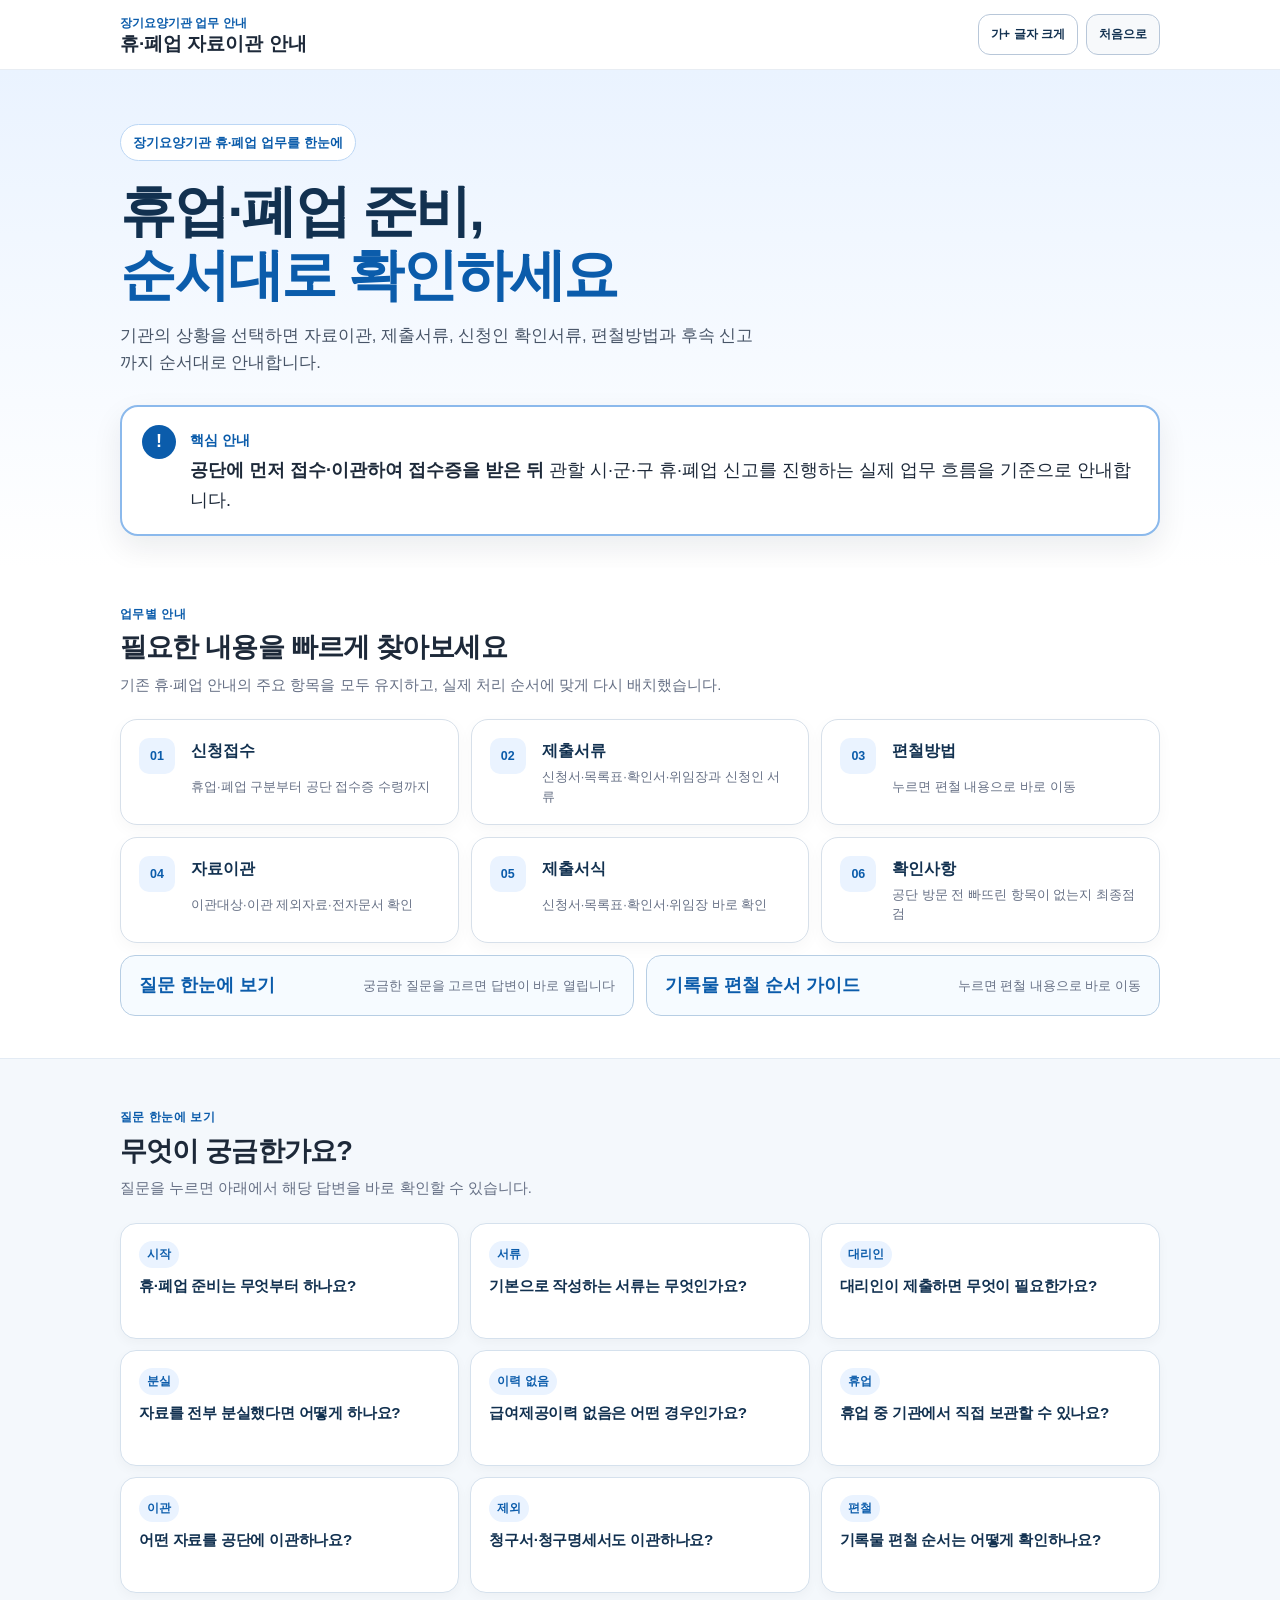
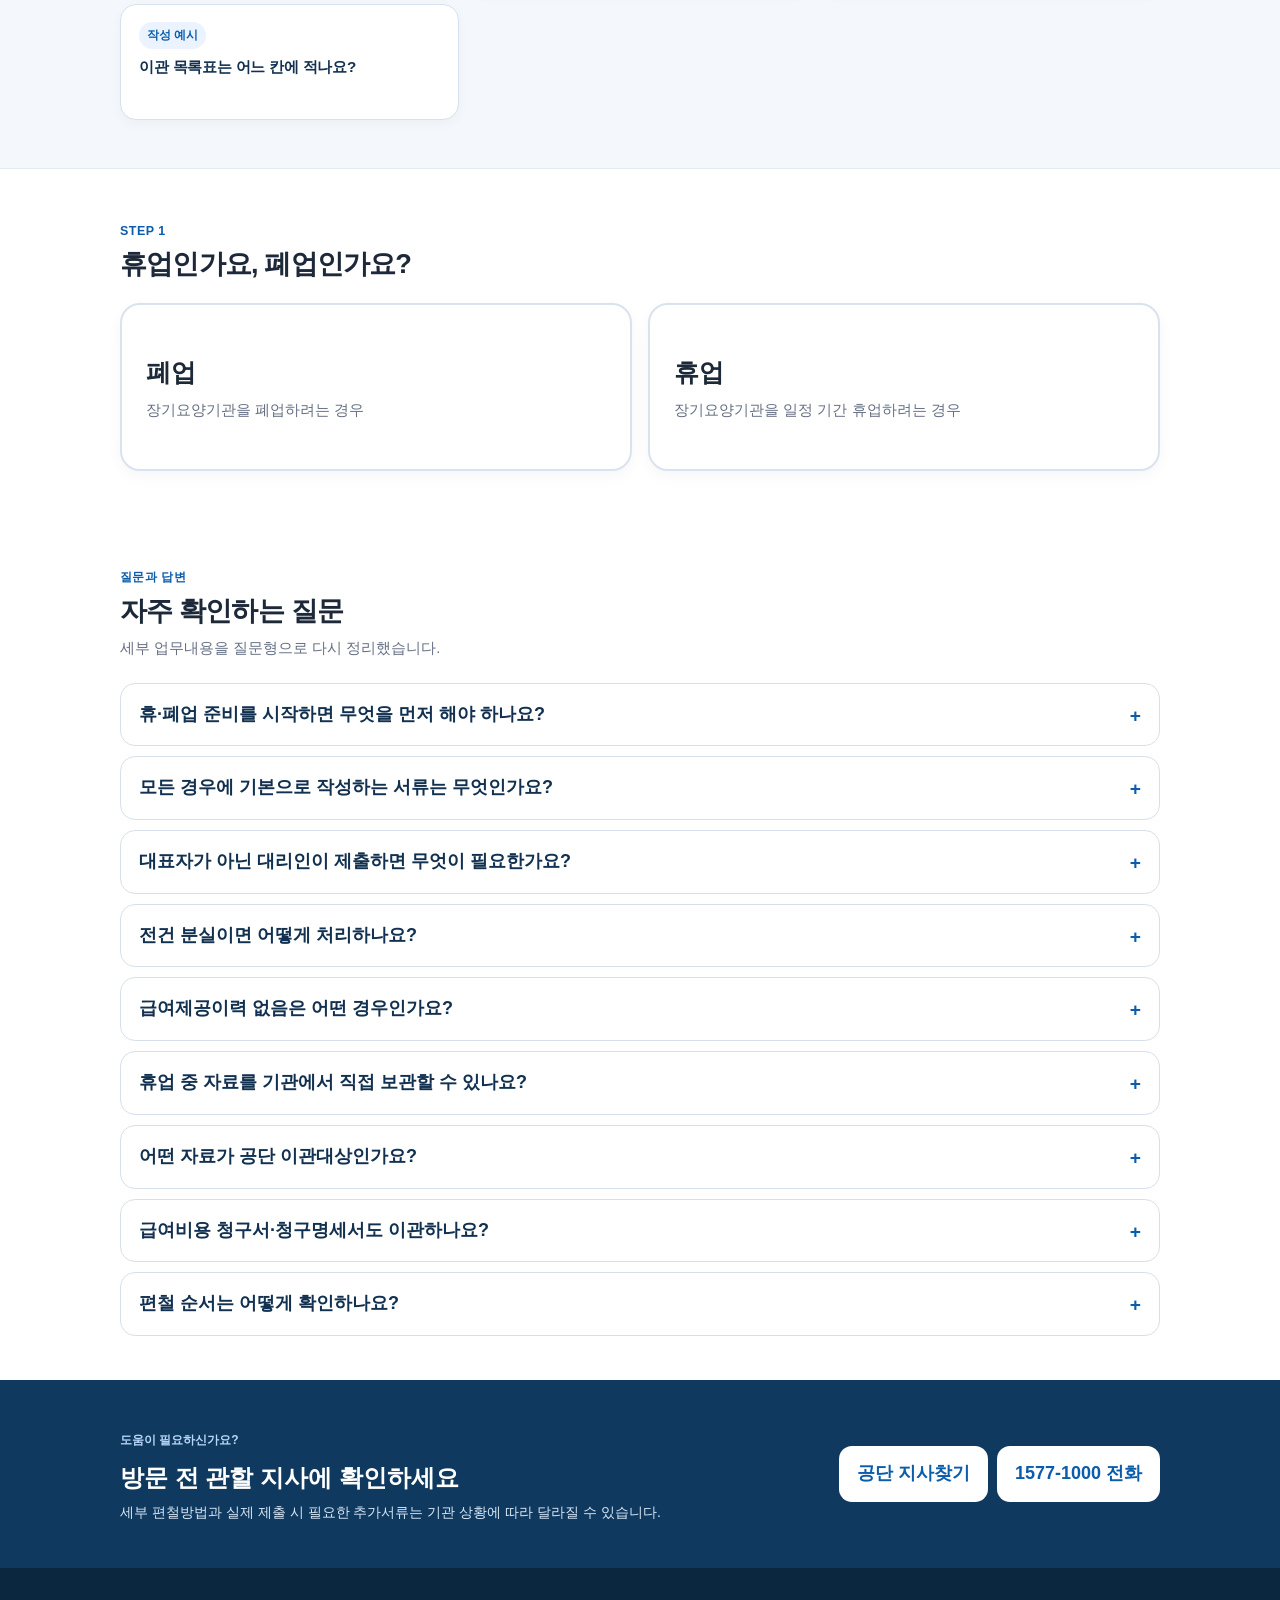
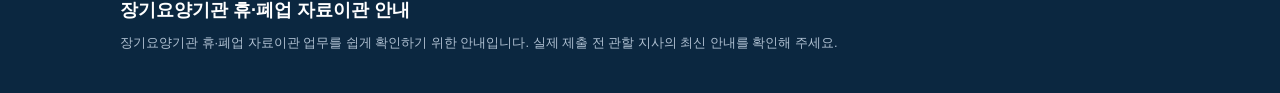
==== index.html @ a78174cd "Add files via upload" ====
<!doctype html>
<html lang="ko">
<head>
  <meta charset="utf-8" />
  <meta name="viewport" content="width=device-width,initial-scale=1,viewport-fit=cover" />
  <meta name="theme-color" content="#0b5cab" />
  <meta name="description" content="장기요양기관 휴업·폐업 자료이관 절차를 쉽게 확인하는 안내 사이트" />
  <title>장기요양기관 휴·폐업 안내</title>
  <link rel="stylesheet" href="styles-v25.css?v=25.3" />
  <link rel="manifest" href="manifest.json" />
  <link rel="icon" href="icons/icon-192.png" />
</head>
<body>
  <a class="skip" href="#main">본문 바로가기</a>

  <header class="site-header">
    <div class="shell header-row">
      <div>
        <p class="overline">장기요양기관 업무 안내</p>
        <h1>휴·폐업 자료이관 안내</h1>
      </div>
      <div class="header-actions">
        <button id="fontBtn" class="utility-btn" type="button" aria-pressed="false">가+ 글자 크게</button>
        <button id="resetBtn" class="utility-btn ghost" type="button">처음으로</button>
      </div>
    </div>
  </header>

  <main id="main">
    <section class="hero">
      <div class="shell">
        <span class="hero-chip">장기요양기관 휴·폐업 업무를 한눈에</span>
        <h2>휴업·폐업 준비,<br><strong>순서대로 확인하세요</strong></h2>
        <p class="hero-text">기관의 상황을 선택하면 자료이관, 제출서류, 신청인 확인서류, 편철방법과 후속 신고까지 순서대로 안내합니다.</p>

        <div class="core-alert">
          <span class="alert-icon" aria-hidden="true">!</span>
          <div>
            <strong>핵심 안내</strong>
            <p><b>공단에 먼저 접수·이관하여 접수증을 받은 뒤</b> 관할 시·군·구 휴·폐업 신고를 진행하는 실제 업무 흐름을 기준으로 안내합니다.</p>
          </div>
        </div>
      </div>
    </section>

    <section class="overview-section" id="overview">
      <div class="shell">
        <div class="section-heading">
          <span>업무별 안내</span>
          <h2>필요한 내용을 빠르게 찾아보세요</h2>
          <p>기존 휴·폐업 안내의 주요 항목을 모두 유지하고, 실제 처리 순서에 맞게 다시 배치했습니다.</p>
        </div>
        <div class="overview-grid">
          <a href="#start" class="overview-card"><b>01</b><strong>신청접수</strong><span>휴업·폐업 구분부터 공단 접수증 수령까지</span></a>
          <a href="#documents" class="overview-card"><b>02</b><strong>제출서류</strong><span>신청서·목록표·확인서·위임장과 신청인 서류</span></a>
          <a href="#binding" class="overview-card"><b>03</b><strong>편철방법</strong><span>누르면 편철 내용으로 바로 이동</span></a>
          <a href="#records" class="overview-card"><b>04</b><strong>자료이관</strong><span>이관대상·이관 제외자료·전자문서 확인</span></a>
          <a href="#forms" class="overview-card"><b>05</b><strong>제출서식</strong><span>신청서·목록표·확인서·위임장 바로 확인</span></a>
          <a href="#check" class="overview-card"><b>06</b><strong>확인사항</strong><span>공단 방문 전 빠뜨린 항목이 없는지 최종점검</span></a>
        </div>
        <div class="overview-subrow">
          <a href="#question-overview" class="overview-wide"><strong>질문 한눈에 보기</strong><span>궁금한 질문을 고르면 답변이 바로 열립니다</span></a>
          <a href="#binding" class="overview-wide"><strong>기록물 편철 순서 가이드</strong><span>누르면 편철 내용으로 바로 이동</span></a>
        </div>
      </div>
    </section>

    <section class="question-overview-section" id="question-overview">
      <div class="shell">
        <div class="section-heading">
          <span>질문 한눈에 보기</span>
          <h2>무엇이 궁금한가요?</h2>
          <p>질문을 누르면 아래에서 해당 답변을 바로 확인할 수 있습니다.</p>
        </div>
        <div class="question-overview-grid">
          <a href="#faq-start" class="question-overview-card"><b>시작</b><strong>휴·폐업 준비는 무엇부터 하나요?</strong></a>
          <a href="#faq-basic-docs" class="question-overview-card"><b>서류</b><strong>기본으로 작성하는 서류는 무엇인가요?</strong></a>
          <a href="#faq-agent" class="question-overview-card"><b>대리인</b><strong>대리인이 제출하면 무엇이 필요한가요?</strong></a>
          <a href="#faq-loss" class="question-overview-card"><b>분실</b><strong>자료를 전부 분실했다면 어떻게 하나요?</strong></a>
          <a href="#faq-no-history" class="question-overview-card"><b>이력 없음</b><strong>급여제공이력 없음은 어떤 경우인가요?</strong></a>
          <a href="#faq-self-storage" class="question-overview-card"><b>휴업</b><strong>휴업 중 기관에서 직접 보관할 수 있나요?</strong></a>
          <a href="#faq-transfer" class="question-overview-card"><b>이관</b><strong>어떤 자료를 공단에 이관하나요?</strong></a>
          <a href="#faq-exclusion" class="question-overview-card"><b>제외</b><strong>청구서·청구명세서도 이관하나요?</strong></a>
          <a href="#faq-binding" class="question-overview-card"><b>편철</b><strong>기록물 편철 순서는 어떻게 확인하나요?</strong></a>
          <a href="#transfer-list-example" class="question-overview-card"><b>작성 예시</b><strong>이관 목록표는 어느 칸에 적나요?</strong></a>
        </div>
      </div>
    </section>

    <section class="selector-section" id="start">
      <div class="shell">
        <div class="section-heading">
          <span>STEP 1</span>
          <h2>휴업인가요, 폐업인가요?</h2>
        </div>
        <div class="big-choice-grid" role="group" aria-label="휴업 또는 폐업 선택">
          <button type="button" class="big-choice" data-business="close">
            <strong>폐업</strong>
            <small>장기요양기관을 폐업하려는 경우</small>
          </button>
          <button type="button" class="big-choice" data-business="pause">
            <strong>휴업</strong>
            <small>장기요양기관을 일정 기간 휴업하려는 경우</small>
          </button>
        </div>
      </div>
    </section>

    <section class="selector-section soft hidden" id="typeSection">
      <div class="shell">
        <div class="section-heading">
          <span>STEP 2</span>
          <h2>어떤 처리유형에 해당하나요?</h2>
          <p>기관의 현재 상황과 가장 가까운 항목을 선택하세요.</p>
        </div>
        <div class="type-grid" id="typeGrid"></div>
      </div>
    </section>


    <section class="selector-section hidden" id="operationSection">
      <div class="shell">
        <div class="section-heading">
          <span>STEP 3</span>
          <h2>현재 장기요양급여를 제공하고 있나요?</h2>
          <p>자료이관을 선택한 경우 확인합니다. <b>현재 급여제공 여부</b>에 따라 일부이관 또는 이관완료 절차가 달라집니다.</p>
        </div>
        <div class="big-choice-grid" role="group" aria-label="현재 운영 여부 선택">
          <button type="button" class="big-choice" data-operation="active">
            <strong>현재 급여제공 중</strong>
            <small>휴·폐업 예정일까지 급여제공이 계속되는 경우</small>
          </button>
          <button type="button" class="big-choice" data-operation="ended">
            <strong>현재 급여제공 없음</strong>
            <small>현재 장기요양급여를 제공하지 않는 경우</small>
          </button>
        </div>
      </div>
    </section>

    <section class="result-wrap hidden" id="resultSection" aria-live="polite">
      <div class="shell">
        <div class="result-summary">
          <div>
            <span class="result-label">선택한 상황</span>
            <h2 id="resultTitle"></h2>
            <p id="resultIntro"></p>
          </div>
          <button class="change-btn" id="changeBtn" type="button">다시 선택</button>
        </div>

        <nav class="jump-nav" aria-label="바로가기">
          <button type="button" data-jump="flow">처리 순서</button>
          <button type="button" data-jump="documents">준비 서류</button>
          <button type="button" data-jump="applicantDocs">신청인 서류</button>
          <button type="button" data-jump="forms">제출 서식</button>
          <button type="button" data-jump="records">이관 자료</button>
          <button type="button" data-jump="binding">편철 가이드</button>
          <button type="button" data-jump="check">최종 확인</button>
        </nav>
      </div>
    </section>

    <section class="content hidden" id="flow" data-content>
      <div class="shell">
        <div class="section-heading">
          <span>진행 순서</span>
          <h2>이 순서대로 준비하세요</h2>
        </div>
        <div class="flow-list" id="flowList"></div>
        <div class="situation-help hidden" id="situationHelp"></div>
        <div class="tip-box" id="flowTip"></div>
        <div class="legal-detail hidden" id="legalDetail"></div>
      </div>
    </section>

    <section class="content soft hidden" id="documents" data-content>
      <div class="shell">
        <div class="section-heading">
          <span>준비 서류</span>
          <h2>모든 유형에서 먼저 확인하세요</h2>
        </div>

        <div class="simple-docs">
          <div class="simple-doc"><b>1. 신청서</b><span>모든 경우 작성합니다.</span></div>
          <div class="simple-plus">+</div>
          <div class="simple-doc"><b>2. 이관 목록표</b><span>모든 경우 기본으로 작성합니다.</span></div>
        </div>
        <p class="simple-doc-note"><b>분실·훼손 자료가 있으면</b> 분실 및 훼손 목록표를 추가로 작성합니다. 확인서·위임장 등은 해당되는 경우에만 준비합니다.</p>

        <div class="selected-doc-box">
          <h3 id="selectedDocTitle">선택한 유형의 준비서류</h3>
          <ul id="selectedDocList"></ul>
        </div>
        <div class="doc-help hidden" id="docHelp"></div>

        <div class="caution-line">
          <strong>확인서</strong>는 전건 분실 또는 급여제공이력 없음에 해당할 때 함께 작성합니다.
        </div>

        <div class="applicant-box" id="applicantDocs">
          <div class="section-heading compact">
            <span>신청인 확인서류</span>
            <h2>대표자가 직접 방문하나요?</h2>
            <p>대표자 방문인지 대리인 방문인지, 기관이 개인인지 법인인지에 따라 확인서류가 달라집니다.</p>
          </div>
          <div class="applicant-step">
            <strong>1. 방문자 선택</strong>
            <div class="segmented" role="group" aria-label="방문자 선택">
              <button type="button" data-visitor="rep">대표자 직접 방문</button>
              <button type="button" data-visitor="agent">대리인 방문</button>
            </div>
          </div>
          <div class="applicant-step hidden" id="entityStep">
            <strong>2. 기관 구분</strong>
            <div class="segmented" role="group" aria-label="기관 구분">
              <button type="button" data-entity="individual">개인기관</button>
              <button type="button" data-entity="corporate">법인기관</button>
            </div>
          </div>
          <div class="applicant-result hidden" id="applicantResult"></div>
          <div class="applicant-plain-guide">
            <strong>대리인이 제출하는 경우</strong>
            <p>대표자가 직접 방문하지 않는 경우에는 <b>위임장</b>을 작성합니다. 개인기관과 법인기관은 위임장에 사용하는 인감과 확인서류가 다르므로 아래 선택결과를 확인하세요.</p>
          </div>
          <details class="details applicant-details">
            <summary>대리 신청 서류의 근거와 유의사항</summary>
            <div>
              <p>장기요양급여 제공자료 공단이관·자체보관 신청서(별지 제36호)는 <b>신청인이 대리인인 경우 위임장</b>을 첨부하도록 정하고 있습니다.</p>
              <p>개인·법인별 인감증명서와 신분증 확인은 공단의 장기요양기관 방문접수 기준을 함께 반영한 안내입니다. 실제 제출 전 관할 지사의 최신 접수기준을 확인하세요.</p>
            </div>
          </details>
        </div>
      </div>
    </section>

    <section class="content hidden" id="forms" data-content>
      <div class="shell">
        <div class="section-heading">
          <span>제출 서식</span>
          <h2>필요한 서식을 바로 확인하세요</h2>
          <p>참고 사이트의 서식 구성을 유지하되, 공식 법령 서식은 국가법령정보센터로 연결했습니다.</p>
        </div>

        <div class="forms-grid">
          <a class="form-card" href="https://www.law.go.kr/LSW/flDownload.do?bylClsCd=110202&flSeq=153264663&gubun=" target="_blank" rel="noopener">
            <span>법정서식</span>
            <strong>신청서 · 이관목록표 · 분실/훼손목록표</strong>
            <p>별지 제36호서식에 신청서와 두 종류의 목록표가 함께 포함되어 있습니다.</p>
            <b>공식 서식 열기 →</b>
          </a>
          <a class="form-card" href="forms/authorization.html" target="_blank" rel="noopener">
            <span>별지 제14호</span>
            <strong>위임장</strong>
            <p>대표자가 아닌 대리인이 신청할 때 작성합니다.</p>
            <b>바로 보기 · 인쇄 →</b>
          </a>
          <a class="form-card" href="forms/confirmation.html" target="_blank" rel="noopener">
            <span>별지 제2호</span>
            <strong>확인서</strong>
            <p>전건 분실 또는 급여제공이력 없음에 해당할 때 작성합니다.</p>
            <b>바로 보기 · 인쇄 →</b>
          </a>
        </div>
      </div>
    </section>

    <section class="transfer-example-section hidden" id="transfer-list-example" data-content data-guide-content>
      <div class="shell">
        <div class="section-heading">
          <span>이관 목록표 작성 예시</span>
          <h2>방문요양은 이렇게 적습니다</h2>
          <p>별지 제36호서식의 장기요양급여 제공자료 이관 목록표를 기준으로 한 기재 예시입니다.</p>
        </div>

        <div class="example-rule-grid">
          <article><b>공통서류</b><p><strong>인정번호</strong> 칸에 서류명을 적고, 매수는 <strong>② 장기요양급여제공기록지 등</strong> 칸에 적습니다.</p></article>
          <article><b>수급자별 서류</b><p>공통서류 다음 줄부터 <strong>연번·장기요양인정번호·성명</strong>을 적고 계약서·기록지·명세서 칸에 각각 매수를 적습니다.</p></article>
        </div>

        <div class="transfer-table-wrap" role="region" aria-label="방문요양 이관 목록표 작성 예시" tabindex="0">
          <table class="transfer-example-table">
            <caption>방문요양 이관 목록표 기재 예시 — 숫자는 이해를 돕기 위한 가상 매수입니다.</caption>
            <thead>
              <tr>
                <th scope="col">연번</th>
                <th scope="col">인정번호</th>
                <th scope="col">성명</th>
                <th scope="col">① 계약서</th>
                <th scope="col" class="target-column">② 기록지 등</th>
                <th scope="col">③ 방문간호<br>지시서</th>
                <th scope="col">④ 명세서</th>
                <th scope="col">⑤ 전자문서</th>
                <th scope="col">비고</th>
              </tr>
            </thead>
            <tbody>
              <tr class="total-row"><th colspan="3" scope="row">총계(예시)</th><td>27</td><td class="target-column">248</td><td>0</td><td>48</td><td>0</td><td></td></tr>
              <tr class="common-row"><td></td><th scope="row">배상책임보험 증서</th><td></td><td></td><td class="target-column"><strong>1</strong></td><td></td><td></td><td></td><td></td></tr>
              <tr class="common-row"><td></td><th scope="row">직원 근무일지</th><td></td><td></td><td class="target-column"><strong>12</strong></td><td></td><td></td><td></td><td></td></tr>
              <tr class="common-row"><td></td><th scope="row">프로그램관리자·사회복지사<br>업무수행일지</th><td></td><td></td><td class="target-column"><strong>24</strong></td><td></td><td></td><td></td><td></td></tr>
              <tr class="common-row"><td></td><th scope="row">교육시간 관리대장</th><td></td><td></td><td class="target-column"><strong>3</strong></td><td></td><td></td><td></td><td></td></tr>
              <tr class="recipient-row"><td><strong>1</strong></td><td><strong>L0000000</strong></td><td>김철수</td><td><strong>9</strong></td><td class="target-column"><strong>52</strong></td><td></td><td><strong>12</strong></td><td></td><td></td></tr>
              <tr class="recipient-row"><td><strong>2</strong></td><td><strong>L2222222</strong></td><td>박영수</td><td><strong>9</strong></td><td class="target-column"><strong>52</strong></td><td></td><td><strong>12</strong></td><td></td><td></td></tr>
              <tr class="recipient-row"><td><strong>3</strong></td><td><strong>L1111111</strong></td><td>이영희</td><td><strong>0</strong></td><td class="target-column"><strong>52</strong></td><td></td><td><strong>12</strong></td><td></td><td class="remark-example">2025년 계약건</td></tr>
              <tr class="recipient-row"><td><strong>4</strong></td><td><strong>L3333333</strong></td><td>홍길동</td><td><strong>9</strong></td><td class="target-column"><strong>52</strong></td><td></td><td><strong>12</strong></td><td></td><td></td></tr>
            </tbody>
          </table>
        </div>

        <div class="example-cautions">
          <strong>작성할 때 주의하세요</strong>
          <ul>
            <li>위 숫자와 수급자 정보는 작성 위치를 보여주기 위한 예시이며, 실제 보유자료를 세어 숫자만 기재합니다.</li>
            <li>공통서류 4종도 ② 기록지 등 칸의 총계에 포함하고, 수급자별 기록지 매수와 합산합니다.</li>
            <li>방문요양에는 방문간호지시서가 없으므로 ③ 칸은 비워둡니다.</li>
          </ul>
        </div>
      </div>
    </section>

    <section class="content soft hidden" id="records" data-content>
      <div class="shell">
        <div class="section-heading">
          <span>이관 자료</span>
          <h2>어떤 기록물을 확인해야 하나요?</h2>
        </div>

        <div class="service-record-note">
          <strong>장기요양기관의 급여종류에 따라 확인할 자료가 조금씩 다릅니다.</strong>
          <p>장기요양기관의 급여종류에 따라 공통서류와 수급자별 편철자료가 다릅니다. 아래 편철 가이드에서 운영연도와 급여종류를 선택하면 실제 편철 구조에 맞춰 확인할 수 있습니다.</p>
          <a href="#binding">급여종류별 자료 확인하기 →</a>
        </div>

        <div class="record-grid">
          <article><b>01</b><h3>장기요양급여 계약 관련 서류</h3><p>수급자와의 장기요양급여 계약에 관한 보존자료를 확인합니다.</p></article>
          <article><b>02</b><h3>급여제공기록지 등</h3><p>급여제공기록지와 급여비용 산정에 필요한 관련 증빙서류를 확인합니다.</p></article>
          <article class="visit-nursing-only"><b>03</b><span class="record-only-badge">방문간호만 제출</span><h3>방문간호지시서</h3><p><strong>방문간호 급여를 제공한 기관만</strong> 제출합니다. 방문요양·방문목욕 등 다른 급여종류는 해당하지 않습니다.</p></article>
          <article><b>04</b><h3>급여비용 명세서 관련 자료</h3><p>기관에서 보존 중인 급여비용 명세 관련 자료를 확인합니다.</p></article>
        </div>

        <details class="details">
          <summary>자료 수량은 어떻게 확인하나요?</summary>
          <div><p>신청서와 목록표에 적은 수량이 실제 자료와 일치하도록 확인합니다. 이관하는 자료가 일부 분실·훼손된 경우에는 해당 내용을 별도 목록에 표시합니다.</p></div>
        </details>

        <div class="record-note"><strong>법령상 이관 범위</strong><p>휴·폐업 시에는 보존기간 중인 자료 중 <b>급여계약 서류, 급여제공기록지 등 산정 관련 서류, 방문간호지시서, 급여비용 명세서 부본(또는 본인부담금수납대장)</b>을 중심으로 확인합니다. 급여비용 청구서·청구명세서는 이관 대상에서 제외됩니다.</p></div>
      </div>
    </section>

    <section class="content hidden" id="binding" data-content data-guide-content>
      <div class="shell">
        <div class="section-heading">
          <span>편철 가이드</span>
          <h2>기록물 편철 순서 가이드</h2>
          <p>연도와 급여종류를 선택하면 공통서류와 수급자별 편철 구조를 확인할 수 있습니다. 별지 서식이 있는 항목은 결과 화면에서 <b>서식 원문</b>을 눌러 해당 연도의 서식 페이지를 바로 확인할 수 있습니다.</p>
        </div>

        <div class="binding-rule">
          <strong>편철 기본 순서</strong>
          <div class="binding-rule-steps">
            <span>① 운영연도별</span><b>→</b><span>② 공통서류</span><b>→</b><span>③ 급여종류별·수급자별</span><b>→</b><span>④ 목록표 수량 대조</span>
          </div>
          <p>실제 이관 수량은 신청서와 이관 목록표에 적은 수량과 일치하도록 최종 확인하세요.</p>
        </div>

        <div class="binding-page-rules" aria-label="쪽번호 기재와 분권 기준">
          <article class="page-number-rule">
            <span class="binding-rule-icon" aria-hidden="true">✏️</span>
            <div>
              <strong>각 장 우측 하단에 연필로 쪽번호를 적습니다</strong>
              <p>자료의 실제 장수를 확인한 뒤 각 장의 우측 하단에 연필로 번호를 적습니다. 번호는 전체 자료를 이어서 매기는 것이 아니라 <b>서류 항목이 바뀔 때마다 1부터 다시 시작</b>합니다.</p>
              <ol class="numbering-steps">
                <li><b>공통서류:</b> 배상책임보험, 직원 근무일지, 업무수행일지, 교육시간 관리대장을 각각 별도 항목으로 보고 번호를 새로 시작합니다.</li>
                <li><b>수급자별 서류:</b> 수급자를 성명 가나다순으로 정리한 뒤, 수급자마다 계약서·제공기록지·명세서를 구분하여 각 서류를 1부터 시작합니다.</li>
                <li><b>자료가 0매인 경우:</b> 이관 목록표에는 0을 적고 실제 편철할 자료가 없으므로 쪽번호도 적지 않습니다. 필요한 설명은 비고란에 적습니다.</li>
              </ol>
              <div class="numbering-example-grid">
                <div><b>공통서류 예시</b><span>배상책임보험 4매 → 1~4</span><span>직원 근무일지 12매 → 다시 1~12</span><span>업무수행일지 24매 → 다시 1~24</span><span>교육시간 관리대장 3매 → 다시 1~3</span></div>
                <div><b>수급자별 예시</b><span>김철수 계약서 9매 → 1~9</span><span>김철수 제공기록지 52매 → 다시 1~52</span><span>김철수 명세서 12매 → 다시 1~12</span><span>이영희 계약서 0매 → 쪽번호 없음·비고 기재</span></div>
              </div>
              <div class="numbering-caution"><b>주의</b> 배상책임보험의 마지막 번호 다음부터 직원 근무일지 번호를 이어 적지 않습니다. 수급자가 바뀌거나 계약서에서 제공기록지로 서류 종류가 바뀌면 반드시 다시 1부터 시작합니다.</div>
            </div>
          </article>
          <article class="volume-rule">
            <span class="binding-rule-icon" aria-hidden="true">📚</span>
            <div>
              <strong>모든 자료는 300매를 기준으로 1권씩 나눕니다</strong>
              <p>다만 <b>한 수급자의 자료는 권과 권 사이에서 끊기지 않도록</b> 한 권에 함께 편철합니다.</p>
              <div class="volume-example"><b>예시</b> 1권이 280매인 상태에서 다음 수급자 자료가 45매라면, 280매에서 1권을 마치고 다음 수급자 45매는 2권에 모두 넣습니다.</div>
            </div>
          </article>
        </div>

        <div class="binding-select-panel">
          <div class="binding-select-group">
            <div class="binding-select-head">
              <div><span>📅</span><strong>운영기간</strong><small>복수선택 가능</small></div>
              <button type="button" id="clearBindingBtn" class="mini-clear">전체 해제</button>
            </div>
            <div class="choice-chip-grid" id="yearChoices">
              <label class="choice-chip"><input type="checkbox" value="2021년"><span>2021년</span></label>
              <label class="choice-chip"><input type="checkbox" value="2022년"><span>2022년</span></label>
              <label class="choice-chip"><input type="checkbox" value="2023년"><span>2023년</span></label>
              <label class="choice-chip"><input type="checkbox" value="2024년"><span>2024년</span></label>
              <label class="choice-chip"><input type="checkbox" value="2025년"><span>2025년</span></label>
              <label class="choice-chip"><input type="checkbox" value="2026년"><span>2026년</span></label>
            </div>
          </div>

          <div class="binding-select-group">
            <div class="binding-select-head">
              <div><span>🏷️</span><strong>급여종류</strong><small>복수선택 가능</small></div>
            </div>
            <div class="choice-chip-grid service-chips" id="serviceChoices">
              <label class="choice-chip"><input type="checkbox" value="방문요양"><span>방문요양</span></label>
              <label class="choice-chip"><input type="checkbox" value="방문목욕"><span>방문목욕</span></label>
              <label class="choice-chip"><input type="checkbox" value="방문간호"><span>방문간호</span></label>
              <label class="choice-chip"><input type="checkbox" value="복지용구"><span>복지용구</span></label>
              <label class="choice-chip"><input type="checkbox" value="주야간보호"><span>주야간보호</span></label>
              <label class="choice-chip"><input type="checkbox" value="주야간보호 치매전담실"><span>주야간보호 치매전담실</span></label>
              <label class="choice-chip"><input type="checkbox" value="단기보호"><span>단기보호</span></label>
              <label class="choice-chip"><input type="checkbox" value="노인요양시설"><span>노인요양시설</span></label>
              <label class="choice-chip"><input type="checkbox" value="노인요양시설 치매전담실"><span>노인요양시설 치매전담실</span></label>
              <label class="choice-chip"><input type="checkbox" value="공동생활가정"><span>공동생활가정</span></label>
            </div>
          </div>
          <button type="button" class="make-label wide" id="makeLabelBtn">편철 구조 확인하기</button>
          <div id="bindingError" class="binding-error hidden">운영기간과 급여종류를 각각 1개 이상 선택해 주세요.</div>
        </div>
        <div id="labelResult" class="binding-results hidden"></div>

        <div class="exclude-box">
          <div class="exclude-badge">이관 제외</div>
          <div>
            <strong>장기요양급여비용 청구서·청구명세서는 공단 이관 대상에서 제외됩니다.</strong>
            <p>5년 보존자료에는 포함되지만, 휴·폐업 시 공단에 이관하는 자료에서는 시행규칙 제28조의2에 따라 제외됩니다.</p>
          </div>
        </div>

        <details class="details binding-details">
          <summary>전자문서로 관리한 자료는?</summary>
          <div><p>급여제공기록지, 방문간호지시서, 급여비용 명세서 관련 자료를 전자문서로 기록·관리한 경우에는 신청서와 목록표의 전자문서 항목도 함께 확인하세요. 실제 제출 매체·방식은 관할 지사 안내에 맞추는 것이 안전합니다.</p></div>
        </details>
      </div>
    </section>

    <section class="content soft hidden" id="check" data-content>
      <div class="shell">
        <div class="section-heading">
          <span>최종 확인</span>
          <h2>방문 전에 한 번 더 확인하세요</h2>
          <p>체크한 내용은 이 기기에서만 임시 저장됩니다.</p>
        </div>
        <div class="check-stage-grid" aria-label="확인사항 8단계">
          <div><b>01</b><span>휴업·폐업 구분</span></div>
          <div><b>02</b><span>공단 자료이관</span></div>
          <div><b>03</b><span>신청인 서류</span></div>
          <div><b>04</b><span>이관자료 확인</span></div>
          <div><b>05</b><span>이관 제외자료</span></div>
          <div><b>06</b><span>이관자료 편철</span></div>
          <div><b>07</b><span>접수증·시군구 신고</span></div>
          <div><b>08</b><span>최종점검</span></div>
        </div>
        <div id="checkList" class="check-list"></div>
        <button type="button" id="clearChecks" class="clear-checks">체크 초기화</button>
      </div>
    </section>

    <section class="faq-section" id="faq">
      <div class="shell">
        <div class="section-heading">
          <span>질문과 답변</span>
          <h2>자주 확인하는 질문</h2>
          <p>세부 업무내용을 질문형으로 다시 정리했습니다.</p>
        </div>
        <div class="faq-list">
          <details id="faq-start"><summary>휴·폐업 준비를 시작하면 무엇을 먼저 해야 하나요?</summary><p>실무상 공단에 자료이관 또는 해당 유형의 접수를 진행해 접수증을 받은 뒤, 그 접수증을 포함하여 관할 시·군·구 휴·폐업 신고를 진행합니다. 기관이 아직 급여제공 중인 경우에는 기존 자료를 일부이관하고, 급여제공 종료 후 새로 발생한 자료를 추가 이관하여 이관완료로 처리합니다.</p></details>
          <details id="faq-basic-docs"><summary>모든 경우에 기본으로 작성하는 서류는 무엇인가요?</summary><p>공단이관·자체보관 신청서와 이관 목록표를 기본으로 작성합니다. 분실·훼손 자료가 있으면 분실 및 훼손 목록표를 추가하고, 전건 분실 또는 급여제공이력 없음에 해당하면 확인서를 함께 작성합니다.</p></details>
          <details id="faq-agent"><summary>대표자가 아닌 대리인이 제출하면 무엇이 필요한가요?</summary><p>위임장을 작성해야 합니다. 개인기관과 법인기관은 위임장에 사용하는 인감 및 확인서류가 다르므로 ‘신청인 서류’에서 대표자/대리인과 개인/법인을 선택해 확인하세요.</p></details>
          <details id="faq-loss"><summary>전건 분실이면 어떻게 처리하나요?</summary><p>신청서, 이관 목록표, 분실 및 훼손 목록표, 확인서를 작성합니다. 확인서에는 분실·훼손된 자료와 경위를 기재합니다. 자료 기록·관리 또는 이관 의무 위반이 인정되는 경우 과태료가 부과될 수 있습니다.</p></details>
          <details id="faq-no-history"><summary>급여제공이력 없음은 어떤 경우인가요?</summary><p>최근 5년간 장기요양급여 제공이력이 없거나, 휴업 후 새로운 급여제공이력 없이 폐업을 신고하는 경우입니다. 신청서, 이관 목록표, 확인서를 작성하며 확인서에는 급여제공내역이 없다는 내용을 기재합니다.</p></details>
          <details id="faq-self-storage"><summary>휴업 중 자료를 기관에서 직접 보관할 수 있나요?</summary><p>휴업기관은 휴업 예정일 전에 자체보관을 신청하고 공단의 허가를 받은 경우에 자체보관할 수 있습니다. 신청서에는 보관기간, 보관장소, 보관책임자와 연락처를 작성합니다.</p></details>
          <details id="faq-transfer"><summary>어떤 자료가 공단 이관대상인가요?</summary><p>장기요양급여 계약 관련 서류, 급여제공기록지 등 급여비용 산정 관련 서류, 방문간호지시서(해당 기관), 급여비용 명세서 부본 또는 본인부담금수납대장, 관련 전자문서를 확인합니다.</p></details>
          <details id="faq-exclusion"><summary>급여비용 청구서·청구명세서도 이관하나요?</summary><p>보존자료에는 포함되지만 휴·폐업 시 공단 이관 대상에서는 제외됩니다. 이관 대상과 기관 자체 보존대상을 혼동하지 않도록 구분하세요.</p></details>
          <details id="faq-binding"><summary>편철 순서는 어떻게 확인하나요?</summary><p>운영연도와 급여종류를 복수로 선택한 뒤 ‘편철 구조 확인하기’를 누르면 급여종류별 정리 순서를 확인할 수 있습니다.</p></details>
        </div>
      </div>
    </section>

    <section class="contact" id="contact">
      <div class="shell contact-inner">
        <div>
          <span>도움이 필요하신가요?</span>
          <h2>방문 전 관할 지사에 확인하세요</h2>
          <p>세부 편철방법과 실제 제출 시 필요한 추가서류는 기관 상황에 따라 달라질 수 있습니다.</p>
        </div>
        <div class="contact-links">
          <a href="https://www.nhis.or.kr/nhis/about/retrieveBranchList.do" target="_blank" rel="noopener">공단 지사찾기</a>
          <a href="tel:15771000">1577-1000 전화</a>
        </div>
      </div>
    </section>
  </main>

  <footer>
    <div class="shell">
      <strong>장기요양기관 휴·폐업 자료이관 안내</strong>
      <p>장기요양기관 휴·폐업 자료이관 업무를 쉽게 확인하기 위한 안내입니다. 실제 제출 전 관할 지사의 최신 안내를 확인해 주세요.</p>
    </div>
  </footer>

  <script>
    // 이전 버전 PWA 캐시가 남아 새 화면을 가리는 문제 방지
    if ('serviceWorker' in navigator) {
      navigator.serviceWorker.getRegistrations().then(regs => regs.forEach(r => r.unregister())).catch(()=>{});
    }
    if ('caches' in window) {
      caches.keys().then(keys => Promise.all(keys.filter(k => k.startsWith('hyupeup-guide-')).map(k => caches.delete(k)))).catch(()=>{});
    }
  </script>
  <script src="app-v25.js?v=25.3"></script>

  <div class="form-modal hidden" id="formModal" role="dialog" aria-modal="true" aria-labelledby="formModalTitle">
    <div class="form-modal-backdrop" data-form-close></div>
    <div class="form-modal-panel">
      <div class="form-modal-head">
        <div>
          <span class="form-modal-kicker" id="formModalKicker">편철 서식</span>
          <h2 id="formModalTitle">서식 미리보기</h2>
          <p id="formModalMeta"></p>
        </div>
        <button type="button" class="form-modal-close" data-form-close aria-label="서식 미리보기 닫기">×</button>
      </div>
      <div class="form-modal-toolbar">
        <a id="formModalOpen" class="form-toolbar-btn primary" href="#" target="_blank" rel="noopener">PDF 새 창에서 열기</a>
        <a id="formModalOfficial" class="form-toolbar-btn" href="https://www.nhis.or.kr/lm/lmxsrv/law/lawFullContent.do?SEQ=1637&SEQ_HISTORY=595646" target="_blank" rel="noopener">공단 규정 원문</a>
        <span class="form-toolbar-note">새 창에서 열면 브라우저의 인쇄/저장 기능을 사용할 수 있습니다.</span>
      </div>
      <div class="form-modal-body">
        <iframe id="formModalFrame" title="별지 서식 PDF 미리보기" loading="lazy"></iframe>
        <div class="form-frame-fallback">
          <strong>미리보기가 보이지 않나요?</strong>
          <span>외부 PDF 차단 환경에서는 위의 <b>PDF 새 창에서 열기</b>를 이용하세요.</span>
        </div>
      </div>
    </div>
  </div>

</body>
</html>
---- styles-v25.css ----
:root{
  --blue:#0b5cab;--blue2:#eaf3ff;--navy:#123150;--sky:#f4f8fc;--text:#1d2939;--muted:#667085;
  --line:#d7e0ea;--white:#fff;--green:#087a55;--green-bg:#eaf8f2;--orange:#a24b00;--orange-bg:#fff3e7;
  --shadow:0 12px 30px rgba(16,24,40,.08);--radius:20px;--font:18px;
}
*{box-sizing:border-box}html{scroll-behavior:smooth}body{margin:0;font-family:-apple-system,BlinkMacSystemFont,"Apple SD Gothic Neo","Noto Sans KR","Segoe UI",sans-serif;color:var(--text);font-size:var(--font);line-height:1.65;background:#fff}.large-text{--font:21px}.shell{width:min(1040px,calc(100% - 32px));margin:0 auto}.skip{position:absolute;left:-9999px}.skip:focus{left:12px;top:12px;background:#000;color:#fff;padding:8px 12px;z-index:1000}.site-header{position:sticky;top:0;z-index:30;background:rgba(255,255,255,.96);backdrop-filter:blur(10px);border-bottom:1px solid #e8edf3}.header-row{display:flex;align-items:center;justify-content:space-between;gap:16px;padding:13px 0}.overline{margin:0;color:var(--blue);font-size:.76rem;font-weight:800}.site-header h1{margin:0;font-size:1.18rem;line-height:1.2}.header-actions{display:flex;gap:8px}.utility-btn{border:1px solid #b8c7d9;background:#fff;color:var(--navy);font:inherit;font-size:.78rem;font-weight:750;padding:9px 12px;border-radius:12px}.utility-btn.ghost{background:#f7f9fb}.hero{padding:54px 0 32px;background:linear-gradient(180deg,#eaf3ff 0%,#fff 100%)}.hero-chip{display:inline-block;background:#fff;color:var(--blue);font-weight:800;font-size:.82rem;padding:7px 12px;border-radius:999px;border:1px solid #bcd7f5}.hero h2{font-size:clamp(2rem,7vw,3.5rem);line-height:1.13;letter-spacing:-.04em;margin:18px 0 16px;color:var(--navy)}.hero h2 strong{color:var(--blue)}.hero-text{max-width:650px;margin:0;color:#475467;font-size:1.04rem}.core-alert{margin-top:28px;display:flex;gap:14px;align-items:flex-start;background:#fff;border:2px solid #8bb9ec;border-radius:18px;padding:18px 20px;box-shadow:var(--shadow)}.alert-icon{width:34px;height:34px;flex:0 0 34px;border-radius:50%;display:grid;place-items:center;background:var(--blue);color:#fff;font-weight:900}.core-alert strong{color:var(--blue);font-size:.9rem}.core-alert p{margin:2px 0 0}.selector-section,.content{padding:52px 0}.soft{background:var(--sky)}.section-heading{margin-bottom:22px}.section-heading>span{display:block;color:var(--blue);font-size:.78rem;font-weight:900;letter-spacing:.04em;margin-bottom:5px}.section-heading h2{font-size:1.7rem;line-height:1.3;letter-spacing:-.03em;margin:0}.section-heading p{margin:8px 0 0;color:var(--muted);font-size:.92rem}.big-choice-grid{display:grid;grid-template-columns:1fr 1fr;gap:16px}.big-choice{appearance:none;text-align:left;border:2px solid #d9e3ee;background:#fff;border-radius:20px;padding:24px;min-height:168px;font:inherit;color:inherit;cursor:pointer;box-shadow:0 5px 16px rgba(15,23,42,.04);transition:.15s}.big-choice:hover,.big-choice:focus-visible{transform:translateY(-2px);border-color:var(--blue);outline:none}.big-choice.selected{border-color:var(--blue);background:var(--blue2)}.choice-icon{display:inline-block;font-size:.72rem;font-weight:900;color:var(--blue);background:var(--blue2);padding:5px 9px;border-radius:999px;margin-bottom:15px}.big-choice strong{display:block;font-size:1.55rem}.big-choice small{display:block;color:var(--muted);margin-top:4px}.type-grid{display:grid;grid-template-columns:repeat(2,1fr);gap:14px}.type-card{border:1px solid #d6e0eb;background:#fff;border-radius:18px;padding:20px;text-align:left;font:inherit;color:inherit;cursor:pointer;min-height:150px}.type-card:hover,.type-card:focus-visible{outline:none;border:2px solid var(--blue);padding:19px}.type-card.selected{border:2px solid var(--blue);padding:19px;box-shadow:var(--shadow)}.type-card strong{display:block;font-size:1.15rem;color:var(--navy)}.type-card p{margin:7px 0 0;color:var(--muted);font-size:.88rem;line-height:1.5}.type-card .tag{display:inline-block;margin-bottom:9px;background:#eef4fb;color:#315f8f;padding:4px 8px;border-radius:999px;font-size:.7rem;font-weight:850}.hidden{display:none!important}.result-wrap{padding:22px 0 0}.result-summary{display:flex;justify-content:space-between;gap:16px;align-items:center;padding:22px 24px;border:2px solid #a9c9ec;background:#f7fbff;border-radius:20px}.result-label{font-size:.76rem;font-weight:800;color:var(--blue)}.result-summary h2{margin:2px 0 2px;font-size:1.4rem;color:var(--navy)}.result-summary p{margin:0;color:var(--muted);font-size:.9rem}.change-btn{white-space:nowrap;border:1px solid #9db6cf;background:#fff;color:var(--navy);font:inherit;font-size:.8rem;font-weight:800;padding:10px 13px;border-radius:12px}.jump-nav{display:grid;grid-template-columns:repeat(6,1fr);gap:8px;margin:16px 0}.jump-nav button{border:1px solid #d8e1eb;background:#fff;border-radius:12px;padding:12px 6px;font:inherit;font-size:.75rem;font-weight:750;color:#344054}.flow-list{display:flex;flex-direction:column;gap:12px}.flow-item{display:grid;grid-template-columns:54px 1fr;gap:14px;align-items:start;background:#fff;border:1px solid var(--line);border-radius:18px;padding:18px}.flow-num{width:44px;height:44px;border-radius:14px;background:var(--blue);color:#fff;display:grid;place-items:center;font-weight:900}.flow-item h3{margin:0 0 4px;font-size:1.1rem}.flow-item p{margin:0;color:var(--muted);font-size:.9rem}.tip-box{margin-top:16px;background:var(--orange-bg);color:#6e3600;border-radius:16px;padding:16px 18px;font-size:.9rem}.legal-detail{margin-top:12px;background:#fff5f5;border:2px solid #e8a0a0;border-radius:16px;padding:18px 20px;color:#6b2020}.legal-detail>strong{display:block;font-size:1.05rem;margin-bottom:7px}.legal-detail p{margin:7px 0;font-size:.88rem}.legal-detail .small{color:#7a4a4a;font-size:.8rem}.common-docs{display:grid;grid-template-columns:1fr auto 1fr;align-items:center;gap:14px}.doc-card{border-radius:20px;padding:22px;min-height:166px}.doc-card.primary{background:#0b5cab;color:#fff}.doc-card.secondary{background:#fff;border:2px solid #9dc1e8}.doc-no{font-size:.75rem;font-weight:850;opacity:.85}.doc-card h3{margin:8px 0 4px;font-size:1.2rem}.doc-card p{margin:0;font-size:.88rem}.plus{font-size:1.8rem;font-weight:700;color:#7190ae}.selected-doc-box{margin-top:18px;background:#fff;border:1px solid var(--line);border-radius:18px;padding:20px}.selected-doc-box h3{margin:0 0 10px}.selected-doc-box ul{margin:0;padding-left:1.2em}.selected-doc-box li{margin:5px 0}.caution-line{margin-top:12px;padding:14px 16px;background:#fff8eb;border-left:5px solid #f0a44b;border-radius:12px;font-size:.88rem}.forms-grid{display:grid;grid-template-columns:repeat(3,1fr);gap:14px}.form-card{display:block;text-decoration:none;color:inherit;border:1px solid var(--line);border-radius:18px;padding:20px;background:#fff;min-height:208px}.form-card:hover{border-color:var(--blue)}.form-card>span{display:inline-block;background:var(--blue2);color:var(--blue);font-size:.72rem;font-weight:850;padding:4px 8px;border-radius:999px}.form-card strong{display:block;font-size:1.12rem;margin:10px 0 6px}.form-card p{font-size:.86rem;color:var(--muted);margin:0 0 18px}.form-card b{font-size:.82rem;color:var(--blue)}.form-card.muted{background:#fafbfc}.form-card.muted b{color:#667085}.record-grid{display:grid;grid-template-columns:1fr 1fr;gap:12px}.record-grid article{background:#fff;border:1px solid var(--line);border-radius:18px;padding:20px}.record-grid article>b{color:var(--blue);font-size:.75rem}.record-grid h3{font-size:1.02rem;margin:7px 0 5px}.record-grid p{margin:0;color:var(--muted);font-size:.86rem}.details{margin-top:16px;border:1px solid var(--line);border-radius:16px;background:#fff;overflow:hidden}.details summary{cursor:pointer;font-weight:800;padding:16px 18px}.details div{padding:0 18px 16px;color:var(--muted);font-size:.9rem}.details p{margin:0}.binding-box{display:grid;grid-template-columns:1fr 1fr auto;gap:12px;align-items:end;background:#f8fafc;border:1px solid var(--line);border-radius:18px;padding:18px}.field label{display:block;font-size:.8rem;font-weight:800;margin-bottom:6px}.field select{width:100%;font:inherit;font-size:.9rem;padding:12px;border:1px solid #b9c8d8;border-radius:12px;background:#fff}.make-label{border:0;background:var(--blue);color:#fff;font:inherit;font-size:.85rem;font-weight:850;padding:13px 17px;border-radius:12px}.label-result{margin-top:16px;border:2px dashed #8caeca;border-radius:16px;padding:20px;background:#f7fbff}.label-result strong{font-size:1.25rem;color:var(--navy)}.label-result ol{margin-bottom:0}.check-list{display:flex;flex-direction:column;gap:9px}.check-row{display:flex;gap:12px;align-items:flex-start;background:#fff;border:1px solid var(--line);border-radius:14px;padding:14px 16px}.check-row input{width:24px;height:24px;flex:0 0 24px;margin-top:2px;accent-color:var(--blue)}.check-row label{cursor:pointer}.clear-checks{margin-top:14px;border:1px solid #c6d2de;background:#fff;color:#475467;font:inherit;font-size:.8rem;font-weight:750;padding:10px 13px;border-radius:12px}.contact{padding:44px 0;background:#10395f;color:#fff}.contact-inner{display:flex;align-items:center;justify-content:space-between;gap:20px}.contact span{font-size:.75rem;font-weight:850;color:#b7d7f8}.contact h2{margin:4px 0;font-size:1.5rem}.contact p{margin:0;color:#d7e7f6;font-size:.88rem}.contact a{white-space:nowrap;text-decoration:none;background:#fff;color:#0b5cab;font-weight:850;padding:13px 18px;border-radius:13px}footer{padding:28px 0 40px;background:#0b2740;color:#d3deea}footer strong{color:#fff}footer p{max-width:720px;margin:6px 0 0;font-size:.8rem;color:#aebfd0}
@media(max-width:760px){.shell{width:min(100% - 24px,1040px)}.header-row{align-items:flex-start}.header-actions{flex-direction:column;gap:5px}.utility-btn{padding:7px 9px;font-size:.68rem}.hero{padding-top:38px}.core-alert{padding:16px}.big-choice-grid,.type-grid,.forms-grid,.record-grid{grid-template-columns:1fr}.big-choice{min-height:138px}.type-card{min-height:auto}.jump-nav{grid-template-columns:repeat(3,1fr)}.common-docs{grid-template-columns:1fr}.plus{text-align:center;line-height:1}.binding-box{grid-template-columns:1fr}.contact-inner{align-items:flex-start;flex-direction:column}.contact a{width:100%;text-align:center}.result-summary{align-items:flex-start;flex-direction:column}.change-btn{align-self:flex-end}}
@media(max-width:430px){body{font-size:17px}.large-text{--font:20px}.hero h2{font-size:2.25rem}.section-heading h2{font-size:1.48rem}.jump-nav{grid-template-columns:repeat(2,1fr)}.flow-item{grid-template-columns:46px 1fr;padding:15px}.flow-num{width:38px;height:38px}.choice-icon{margin-bottom:10px}}
.situation-help{margin:0 0 14px;background:#eef7ff;border:1px solid #9fc6ee;border-radius:16px;padding:16px 18px;color:#173a5e}.situation-help strong{display:block;color:#0b5cab;margin-bottom:5px}.situation-help p{margin:0;font-size:.9rem;line-height:1.6}.doc-help{margin-top:12px;background:#f5f9ff;border:1px solid #b6cee7;border-radius:14px;padding:15px 17px;color:#294766}.doc-help strong{display:block;color:#0b5cab;margin-bottom:5px}.doc-help p{margin:0;font-size:.88rem;line-height:1.6}.mini-details{margin-top:12px;border-top:1px solid #e1adad;padding-top:10px}.mini-details summary{cursor:pointer;font-weight:800;color:#7a2020}.mini-details div{padding-top:8px}.mini-details p{margin:6px 0}
.binding-rule{margin-bottom:16px;padding:18px 20px;background:#eef6ff;border:1px solid #a9caeb;border-radius:18px}.binding-rule>strong{display:block;color:var(--blue);margin-bottom:10px}.binding-rule-steps{display:flex;align-items:center;gap:8px;flex-wrap:wrap}.binding-rule-steps span{background:#fff;border:1px solid #c4d8ec;border-radius:999px;padding:7px 11px;font-size:.82rem;font-weight:800;color:#274d73}.binding-rule-steps b{color:#7190ae}.binding-rule p{margin:10px 0 0;color:#50657a;font-size:.86rem}.exclude-box{margin-top:16px;display:flex;gap:14px;align-items:flex-start;padding:18px 20px;background:#fff8eb;border:1px solid #edc889;border-radius:16px}.exclude-badge{flex:0 0 auto;background:#a24b00;color:#fff;border-radius:999px;padding:5px 9px;font-size:.72rem;font-weight:900}.exclude-box strong{display:block;color:#713700}.exclude-box p{margin:4px 0 0;color:#79512c;font-size:.85rem}.record-note{margin-top:14px;background:#eef7ff;border-left:5px solid var(--blue);border-radius:12px;padding:15px 17px}.record-note strong{display:block;color:var(--blue);margin-bottom:4px}.record-note p{margin:0;font-size:.86rem;color:#35536e}.label-result{border-style:solid}.label-head>span{display:block;color:var(--blue);font-size:.75rem;font-weight:900}.label-head>strong{display:block}.label-head p{margin:5px 0 0;color:#526b82;font-size:.87rem}.service-guide{list-style:none;padding:0;margin:18px 0 0;display:flex;flex-direction:column;gap:10px}.guide-row{display:grid;grid-template-columns:42px 1fr;gap:12px;align-items:flex-start;background:#fff;border:1px solid #d5e2ef;border-radius:14px;padding:14px}.guide-no{width:34px;height:34px;display:grid;place-items:center;background:var(--blue);color:#fff;border-radius:10px;font-weight:900}.guide-row strong{display:block;font-size:1rem}.guide-row p{margin:2px 0 0;color:var(--muted);font-size:.84rem}.service-alert{margin-top:12px;background:#eef8f4;border:1px solid #9fd0bd;border-radius:14px;padding:14px 16px;color:#245946}.service-alert strong{color:#087a55}.service-alert p,.label-finish p{margin:3px 0 0;font-size:.84rem}.label-finish{margin-top:12px;background:#f2f4f7;border-radius:14px;padding:14px 16px}.binding-details{margin-top:12px}@media(max-width:760px){.binding-rule-steps{align-items:flex-start}.binding-rule-steps b{display:none}.exclude-box{flex-direction:column;gap:8px}}

/* v8: simpler document guide */
.simple-docs{display:grid;grid-template-columns:1fr auto 1fr;gap:12px;align-items:center;margin-top:6px}.simple-doc{background:#fff;border:2px solid #b6cee7;border-radius:18px;padding:18px 20px;min-height:90px;display:flex;flex-direction:column;justify-content:center}.simple-doc b{display:block;font-size:1.15rem;color:var(--navy);margin-bottom:5px}.simple-doc span{color:var(--muted);font-size:.88rem}.simple-plus{font-size:1.7rem;font-weight:900;color:#7896b4;text-align:center}.simple-doc-note{margin:10px 0 0;color:#526b82;font-size:.86rem}.inline-doc-link{color:var(--blue);font-weight:800;text-underline-offset:3px}.inline-doc-link:hover{text-decoration-thickness:2px}

/* v8: multi-select binding guide */
.binding-select-panel{background:#f8fafc;border:1px solid var(--line);border-radius:20px;padding:20px}.binding-select-group+.binding-select-group{margin-top:22px}.binding-select-head{display:flex;align-items:center;justify-content:space-between;gap:12px;margin-bottom:11px}.binding-select-head>div{display:flex;align-items:center;gap:7px;flex-wrap:wrap}.binding-select-head strong{font-size:1.02rem;color:var(--navy)}.binding-select-head small{font-size:.73rem;color:#667085;background:#eef2f6;border-radius:999px;padding:4px 7px}.mini-clear{border:1px solid #bcc9d6;background:#fff;color:#475467;border-radius:10px;padding:7px 10px;font:inherit;font-size:.75rem;font-weight:800}.choice-chip-grid{display:grid;grid-template-columns:repeat(3,1fr);gap:9px}.service-chips{grid-template-columns:repeat(2,1fr)}.choice-chip{position:relative;cursor:pointer}.choice-chip input{position:absolute;opacity:0;pointer-events:none}.choice-chip span{display:flex;min-height:48px;align-items:center;justify-content:center;text-align:center;border:1.5px solid #bdcbd8;background:#fff;border-radius:12px;padding:10px 9px;font-size:.87rem;font-weight:780;color:#344054;transition:.15s}.choice-chip input:checked+span{border-color:var(--blue);background:#eaf4ff;color:#0b5cab;box-shadow:inset 0 0 0 1px var(--blue)}.choice-chip input:focus-visible+span{outline:3px solid rgba(11,92,171,.25);outline-offset:2px}.make-label.wide{width:100%;margin-top:20px;min-height:50px;font-size:.95rem}.binding-error{margin-top:10px;background:#fff1f1;border:1px solid #e5a7a7;color:#8a2626;border-radius:12px;padding:11px 13px;font-size:.86rem;font-weight:750}.binding-results{margin-top:16px;display:flex;flex-direction:column;gap:14px}.binding-result-summary{background:#eef7ff;border:1px solid #a9caeb;border-radius:15px;padding:14px 16px}.binding-result-summary b{color:var(--blue)}.binding-result-summary p{margin:3px 0 0;color:#526b82;font-size:.84rem}.binding-result-card{border:2px solid #c4d8ec;border-radius:18px;padding:18px;background:#f8fbff}.binding-result-card .guide-note{margin:10px 0 0;color:#526b82;font-size:.86rem}.binding-result-card .service-guide{margin-top:14px}

@media(max-width:760px){.simple-docs{grid-template-columns:1fr}.simple-plus{line-height:1}.choice-chip-grid,.service-chips{grid-template-columns:repeat(2,1fr)}}
@media(max-width:430px){.choice-chip-grid,.service-chips{grid-template-columns:1fr 1fr}.choice-chip span{min-height:52px;font-size:.86rem}.binding-select-panel{padding:16px}.binding-select-head{align-items:flex-start}.simple-doc{min-height:auto}}

/* v10: 신청인·대리인 안내 */
.jump-nav{grid-template-columns:repeat(7,1fr)}
.applicant-box{margin-top:28px;padding:24px;background:#fff;border:1px solid var(--line);border-radius:20px;box-shadow:0 7px 18px rgba(16,24,40,.04)}
.section-heading.compact{margin-bottom:18px}.section-heading.compact h2{font-size:1.35rem}
.applicant-step{padding:14px 0;border-top:1px solid #e6ebf1}.applicant-step:first-of-type{border-top:0}.applicant-step>strong{display:block;margin-bottom:10px;color:var(--navy)}
.segmented{display:grid;grid-template-columns:1fr 1fr;gap:10px}.segmented button{border:1px solid #bcccdc;background:#fff;border-radius:14px;padding:14px 12px;font:inherit;font-weight:800;color:#344054;cursor:pointer}.segmented button.selected{border:2px solid var(--blue);background:var(--blue2);color:var(--blue);padding:13px 11px}
.applicant-result{margin-top:16px;border:2px solid #a9c9ec;background:#f7fbff;border-radius:16px;padding:18px}.applicant-result>strong{display:block;color:var(--navy);font-size:1.08rem}.applicant-result ul{margin:10px 0;padding-left:22px}.applicant-result li{margin:7px 0}.applicant-result p{margin:8px 0 0;color:var(--muted);font-size:.88rem}.applicant-details{margin-top:14px}
@media(max-width:720px){.jump-nav{grid-template-columns:repeat(2,1fr)}.segmented{grid-template-columns:1fr}.big-choice{min-height:128px}.big-choice strong{font-size:1.35rem}}


/* v11: 원본 안내 내용 보존 + 쉬운 동선 */
.overview-section{padding:36px 0 42px;background:#fff}.overview-grid{display:grid;grid-template-columns:repeat(3,1fr);gap:12px}.overview-card{text-decoration:none;color:inherit;border:1px solid var(--line);background:#fff;border-radius:17px;padding:18px;display:grid;grid-template-columns:42px 1fr;column-gap:10px;row-gap:3px;box-shadow:0 5px 16px rgba(16,24,40,.035)}.overview-card b{grid-row:1/3;width:36px;height:36px;border-radius:10px;background:var(--blue2);color:var(--blue);display:grid;place-items:center;font-size:.78rem}.overview-card strong{color:var(--navy);font-size:1rem}.overview-card span{color:var(--muted);font-size:.8rem;line-height:1.5}.overview-card:hover{border-color:#8ab7e0;transform:translateY(-1px)}.overview-subrow{display:grid;grid-template-columns:1fr 1fr;gap:12px;margin-top:12px}.overview-wide{text-decoration:none;color:inherit;border:1px solid #b7cee4;background:#f6fbff;border-radius:15px;padding:15px 18px;display:flex;justify-content:space-between;gap:12px;align-items:center}.overview-wide strong{color:var(--blue)}.overview-wide span{font-size:.8rem;color:var(--muted);text-align:right}.applicant-plain-guide{margin-top:14px;padding:14px 16px;border-radius:14px;background:#f8fafc;border:1px solid #d9e2ec}.applicant-plain-guide strong{color:var(--navy)}.applicant-plain-guide p{margin:4px 0 0;color:var(--muted);font-size:.87rem}.service-record-note{margin-bottom:16px;padding:16px 18px;border:1px solid #abd0ee;background:#f3f9ff;border-radius:16px}.service-record-note strong{display:block;color:var(--navy)}.service-record-note p{margin:5px 0 7px;color:#49657f;font-size:.88rem}.service-record-note a{font-weight:850;color:var(--blue);text-decoration:none}.check-stage-grid{display:grid;grid-template-columns:repeat(4,1fr);gap:9px;margin-bottom:18px}.check-stage-grid>div{border:1px solid #cdd9e5;background:#fff;border-radius:13px;padding:12px 10px;display:flex;gap:8px;align-items:center}.check-stage-grid b{flex:0 0 auto;color:var(--blue);font-size:.75rem}.check-stage-grid span{font-size:.8rem;font-weight:800;color:#344054}.faq-section{padding:44px 0;background:#fff}.faq-list{display:flex;flex-direction:column;gap:10px}.faq-list details{border:1px solid var(--line);border-radius:15px;background:#fff;overflow:hidden}.faq-list summary{cursor:pointer;padding:16px 18px;font-weight:850;color:var(--navy);list-style:none}.faq-list summary::-webkit-details-marker{display:none}.faq-list summary:after{content:'+';float:right;color:var(--blue);font-size:1.2rem}.faq-list details[open] summary:after{content:'−'}.faq-list p{margin:0;padding:0 18px 17px;color:var(--muted);line-height:1.7;font-size:.88rem}.privacy-section{padding:36px 0;background:#f3f6f9;border-top:1px solid #e0e7ee}.privacy-grid{display:grid;grid-template-columns:1.2fr .8fr;gap:24px;align-items:start}.mini-kicker{font-size:.74rem;font-weight:900;color:var(--blue)}.privacy-section h2{margin:5px 0 8px;color:var(--navy);font-size:1.35rem}.privacy-section p{color:#53697e;line-height:1.65;font-size:.86rem}.privacy-items{display:grid;gap:10px}.privacy-items p{margin:0;background:#fff;border:1px solid #d8e1e9;border-radius:13px;padding:13px 15px}.contact-links{display:flex;gap:9px;flex-wrap:wrap}.contact-links a{white-space:nowrap}.footer-small{font-size:.74rem!important;color:#91a9bf!important;margin-top:10px!important}
@media(max-width:760px){.overview-grid{grid-template-columns:1fr 1fr}.overview-subrow{grid-template-columns:1fr}.overview-wide{align-items:flex-start;flex-direction:column}.overview-wide span{text-align:left}.check-stage-grid{grid-template-columns:1fr 1fr}.privacy-grid{grid-template-columns:1fr}.contact-links{width:100%}.contact-links a{flex:1;min-width:140px}.overview-card{padding:15px}}
@media(max-width:430px){.overview-grid{grid-template-columns:1fr}.check-stage-grid{grid-template-columns:1fr 1fr}.overview-card span{font-size:.83rem}}

/* v12: 선택카드의 불필요한 보조 배지는 표시하지 않습니다. */
.choice-icon,.type-card .tag{display:none!important}


/* v13: 원본 편철 가이드 구조 반영 */
.year-binding-card{background:#fff;border:1px solid #dbe5f1;border-radius:22px;padding:18px;margin:18px 0;box-shadow:0 8px 24px rgba(31,58,92,.06)}
.year-binding-head{background:#50698a;color:#fff;border-radius:14px;padding:13px 18px;font-size:1.25rem;font-weight:800;text-align:center;margin-bottom:18px}
.year-common,.year-service-section{border:1px solid #dbe5f1;border-radius:18px;padding:16px;margin-top:14px;background:#fbfdff}
.year-common h4,.year-service-section h4{margin:0 0 12px;font-size:1.08rem;color:#203958}
.year-common ul{list-style:none;padding:0;margin:0;display:grid;gap:9px}
.year-common li{display:flex;align-items:center;gap:10px;background:#fff;border:1px solid #e2e9f2;border-radius:13px;padding:11px 12px}
.form-code{display:inline-flex;align-items:center;justify-content:center;border-radius:9px;background:#eef4ff;color:#2b62bd;font-size:.8rem;font-weight:800;padding:4px 7px;white-space:nowrap}
.service-doc-grid{display:grid;grid-template-columns:repeat(auto-fit,minmax(220px,1fr));gap:14px}
.service-doc-block{border:1px solid #d8e4ee;border-radius:16px;background:#fff;padding:13px}
.service-doc-title{display:inline-flex;align-items:center;background:#e9f8ef;color:#24784a;border:1px solid #bfe7cf;border-radius:12px;padding:9px 13px;font-weight:800;margin-bottom:12px}
.recipient-card{border:1px dashed #cddceb;border-radius:13px;padding:12px;background:#fcfeff}
.recipient-card>strong{color:#2d65c4;display:block;margin-bottom:8px}
.recipient-card ul{list-style:none;padding:0;margin:0;display:grid;gap:7px}
.recipient-card li{display:flex;gap:6px;color:#24384e;font-weight:650}
.recipient-card li:not(.alt-line)::before{content:'-';color:#6d7e91}
.recipient-card .alt-line{font-size:.88rem;color:#65778b;margin-top:-4px}
.alt-arrow{color:#6d7e91}
.recipient-placeholder{border:1px dashed #d8e2ed;border-radius:11px;padding:10px 12px;margin-top:9px;color:#2d65c4;font-weight:750;background:#fff}
@media(max-width:640px){.year-binding-card{padding:12px;border-radius:18px}.year-common,.year-service-section{padding:12px}.service-doc-grid{grid-template-columns:1fr}.year-binding-head{font-size:1.15rem}}


/* v14: 참고사이트 편철 결과 구조를 그대로 읽히도록 재구성 */
.binding-result-summary,.binding-result-card,.year-binding-card,.year-common,.year-service-section,.service-doc-block,.recipient-card,.recipient-placeholder,.label-finish{display:none!important}
.source-year-card{background:#fff;border:1px solid #dbe5f1;border-radius:24px;padding:18px;margin:18px 0;box-shadow:0 8px 24px rgba(31,58,92,.06)}
.source-year-head{background:#50698a;color:#fff;border-radius:14px;padding:14px 18px;font-size:1.35rem;font-weight:850;text-align:center;margin-bottom:18px}
.source-common{border:1px solid #dbe5f1;border-radius:20px;padding:16px;background:#fff}
.source-common h4,.source-service-section h4{margin:0 0 13px;color:#203958;font-size:1.12rem}
.source-common ul{list-style:none;margin:0;padding:0;display:grid;gap:9px}
.source-common li{display:grid;grid-template-columns:12px auto 1fr auto;align-items:center;gap:9px;background:#fff;border:1px solid #e2e9f2;border-radius:14px;padding:12px 13px;min-height:54px}
.source-common .dot{color:#5c91ee;font-weight:900}.source-common strong{color:#263f5f}.source-common .search-mark{font-size:1.05rem}
.form-code.self-code{background:#f1f3f6;color:#697586}
.source-service-section{border-top:1px solid #e4ebf3;margin-top:18px;padding-top:18px}
.source-service-grid{display:grid;grid-template-columns:repeat(auto-fit,minmax(245px,1fr));gap:16px;align-items:start}
.source-service-block{border:1px solid #d8e4ee;border-radius:18px;background:#fff;padding:14px;max-width:340px}
.source-service-pill{display:inline-flex;align-items:center;gap:6px;background:#e9f8ef;color:#24784a;border:1px solid #bfe7cf;border-radius:13px;padding:10px 15px;font-weight:850;margin-bottom:14px}
.source-recipient-card,.source-recipient-placeholder{border:1.5px dashed #cddceb;border-radius:14px;background:#fcfeff;padding:13px 14px}
.source-recipient-card>strong,.source-recipient-placeholder{color:#2d65c4;font-weight:850}
.source-recipient-card ul{list-style:none;margin:10px 0 0;padding:0;display:grid;gap:8px}
.source-recipient-card li{color:#263f5f;font-weight:650}
.source-recipient-card li:not(.alt-line)::before{content:'-';margin-right:8px;color:#6f8297}
.source-recipient-card .alt-line{font-size:.86rem;color:#6b7d90;margin-top:-3px}
.source-dots{text-align:center;color:#8393a6;font-size:1.35rem;line-height:1;margin:4px 0}
.source-recipient-placeholder{padding:11px 14px}
@media(max-width:640px){.source-year-card{padding:12px;border-radius:19px}.source-common{padding:12px}.source-common li{grid-template-columns:10px auto 1fr auto;padding:10px}.source-common strong{font-size:.94rem}.source-service-grid{grid-template-columns:1fr}.source-service-block{max-width:none}.source-year-head{font-size:1.18rem}}


/* v15: 연도별 고시·세부사항 차이 + 편철 서식자료 연결 */
.form-row-main{display:flex;flex-wrap:wrap;align-items:center;gap:6px 8px;min-width:0}
.form-row-main strong{flex:1 1 100%;line-height:1.35}
.period-badge{display:inline-flex;align-items:center;border-radius:999px;background:#fff4e8;color:#9a4b08;border:1px solid #ffd8ad;padding:3px 7px;font-size:.72rem;font-weight:800}
.revision-note{display:inline-flex;align-items:center;border-radius:999px;background:#fff0ec;color:#b13d24;padding:3px 7px;font-size:.72rem;font-weight:850}
.revised-form-row{border-color:#f2ccb9!important;background:#fffdfa!important}
.form-view-btn{display:inline-flex;align-items:center;justify-content:center;white-space:nowrap;text-decoration:none;border:1px solid #aac8ef;background:#f1f7ff;color:#145fac;border-radius:10px;padding:7px 9px;font-size:.76rem;font-weight:850}
.form-view-btn:hover{background:#e5f0ff}
.year-revision-alert{display:flex;flex-direction:column;gap:5px;margin:-2px 0 15px;padding:12px 14px;border-radius:14px;border:1px solid #f0d09c;background:#fff9ef;color:#74501b}
.year-revision-alert.current{border-color:#acd0ed;background:#f2f9ff;color:#315d80}
.year-revision-alert strong{font-size:.9rem}.year-revision-alert span{font-size:.8rem;line-height:1.55}
@media(max-width:640px){
  .source-common li{grid-template-columns:9px auto 1fr!important;align-items:start}
  .source-common li .form-view-btn{grid-column:3;justify-self:start;margin-top:2px}
  .form-row-main strong{font-size:.92rem}
  .period-badge,.revision-note{font-size:.68rem}
}

/* v18: 편철 서식은 사이트 안에서 공식 PDF를 바로 미리보기 */
.form-view-btn{font-family:inherit;cursor:pointer}
.form-modal{position:fixed;inset:0;z-index:9999;display:grid;place-items:center;padding:18px}
.form-modal.hidden{display:none}
.form-modal-backdrop{position:absolute;inset:0;background:rgba(16,31,48,.58);backdrop-filter:blur(3px)}
.form-modal-panel{position:relative;width:min(1180px,96vw);height:min(900px,94vh);background:#fff;border-radius:22px;box-shadow:0 24px 80px rgba(8,29,53,.28);display:flex;flex-direction:column;overflow:hidden}
.form-modal-head{display:flex;justify-content:space-between;gap:18px;align-items:flex-start;padding:18px 22px 14px;border-bottom:1px solid #dce6ef;background:#fbfdff}
.form-modal-kicker{display:block;color:#1765ad;font-weight:850;font-size:.78rem;margin-bottom:4px}
.form-modal-head h2{margin:0;color:#163451;font-size:1.3rem;line-height:1.3}
.form-modal-head p{margin:5px 0 0;color:#62778b;font-size:.86rem;line-height:1.5}
.form-modal-close{border:0;background:#eef3f8;color:#253e58;width:40px;height:40px;border-radius:12px;font-size:1.8rem;line-height:1;cursor:pointer;flex:0 0 auto}
.form-modal-toolbar{display:flex;align-items:center;gap:9px;flex-wrap:wrap;padding:11px 22px;border-bottom:1px solid #e3ebf2;background:#fff}
.form-toolbar-btn{display:inline-flex;align-items:center;justify-content:center;text-decoration:none;border:1px solid #a8c4df;background:#f7fbff;color:#165c9d;border-radius:10px;padding:9px 12px;font-size:.82rem;font-weight:850}
.form-toolbar-btn.primary{background:#0f65b7;border-color:#0f65b7;color:#fff}
.form-toolbar-note{color:#718396;font-size:.75rem;margin-left:auto}
.form-modal-body{position:relative;flex:1;min-height:0;background:#eef3f8}
.form-modal-body iframe{position:absolute;inset:0;width:100%;height:100%;border:0;background:#fff}
.form-frame-fallback{position:absolute;left:50%;bottom:14px;transform:translateX(-50%);z-index:2;display:flex;gap:7px;align-items:center;padding:8px 11px;border-radius:10px;background:rgba(255,255,255,.92);border:1px solid #d7e1eb;box-shadow:0 4px 18px rgba(21,46,72,.08);color:#697c8f;font-size:.74rem;pointer-events:none}
.form-frame-fallback strong{color:#334e68}
body.modal-open{overflow:hidden}
@media(max-width:700px){
  .form-modal{padding:0}
  .form-modal-panel{width:100vw;height:100dvh;border-radius:0}
  .form-modal-head{padding:14px 15px 11px}
  .form-modal-head h2{font-size:1.08rem}
  .form-modal-head p{font-size:.77rem}
  .form-modal-toolbar{padding:9px 12px;gap:7px}
  .form-toolbar-btn{padding:8px 10px;font-size:.76rem}
  .form-toolbar-note{width:100%;margin:0;font-size:.7rem}
  .form-frame-fallback{display:none}
}

/* v19: 앵커 이동 시 고정 헤더 아래에 섹션 제목이 보이도록 보정 */
.content[id],.selector-section[id],.faq-section[id]{scroll-margin-top:86px}

/* v20: 질문을 첫 화면에서 한눈에 보고 해당 답변으로 바로 이동 */
.question-overview-section{padding:48px 0;background:#f4f8fc;border-top:1px solid #e3ebf4;border-bottom:1px solid #e3ebf4;scroll-margin-top:86px}
.question-overview-grid{display:grid;grid-template-columns:repeat(3,1fr);gap:11px}
.question-overview-card{display:flex;flex-direction:column;gap:7px;min-height:116px;padding:17px 18px;background:#fff;border:1px solid #d5e1ed;border-radius:16px;color:var(--navy);text-decoration:none;box-shadow:0 4px 12px rgba(16,24,40,.035);transition:.15s}
.question-overview-card:hover,.question-overview-card:focus-visible{border-color:var(--blue);box-shadow:0 8px 20px rgba(11,92,171,.1);transform:translateY(-1px);outline:none}
.question-overview-card b{align-self:flex-start;padding:4px 8px;border-radius:999px;background:var(--blue2);color:var(--blue);font-size:.72rem}
.question-overview-card strong{font-size:.95rem;line-height:1.45;letter-spacing:-.015em}
.faq-list details[id]{scroll-margin-top:96px}
@media(max-width:760px){.question-overview-grid{grid-template-columns:1fr 1fr}.question-overview-section{padding:42px 0}.question-overview-card{min-height:108px;padding:15px}}
@media(max-width:430px){.question-overview-grid{grid-template-columns:1fr}.question-overview-card{min-height:auto}}

/* v21: 별지 제36호 이관 목록표의 방문요양 작성 위치 예시 */
.transfer-example-section{padding:52px 0;background:#fff;scroll-margin-top:86px}
.record-grid article.visit-nursing-only{border:2px solid #e59a3a;background:#fffaf2}
.record-only-badge{display:inline-flex;margin-left:8px;padding:3px 8px;border-radius:999px;background:#d96025;color:#fff;font-size:.72rem;font-weight:900;vertical-align:middle}
.visit-nursing-only p strong{color:#a43f13}
#binding{scroll-margin-top:86px}
.example-rule-grid{display:grid;grid-template-columns:1fr 1fr;gap:12px;margin-bottom:16px}
.example-rule-grid article{padding:17px 18px;border:1px solid #b9d2ec;border-radius:16px;background:#f4f9ff}
.example-rule-grid article>b{display:inline-block;margin-bottom:5px;color:var(--blue)}
.example-rule-grid p{margin:0;color:#40566d;font-size:.87rem;line-height:1.55}
.transfer-table-wrap{overflow-x:auto;border:1px solid #aebdca;border-radius:16px;background:#fff;box-shadow:0 8px 22px rgba(16,24,40,.06)}
.transfer-table-wrap:focus-visible{outline:3px solid rgba(11,92,171,.25);outline-offset:3px}
.transfer-example-table{width:100%;min-width:980px;border-collapse:collapse;table-layout:fixed;font-size:.78rem;line-height:1.35}
.transfer-example-table caption{text-align:left;padding:13px 15px;background:#163f68;color:#fff;font-weight:800}
.transfer-example-table th,.transfer-example-table td{border:1px solid #bfccd8;padding:9px 7px;text-align:center;vertical-align:middle}
.transfer-example-table thead th{background:#edf3f8;color:#183752;font-weight:850}
.transfer-example-table thead th:nth-child(1){width:54px}.transfer-example-table thead th:nth-child(2){width:210px}.transfer-example-table thead th:nth-child(3){width:82px}.transfer-example-table thead th:nth-child(9){width:90px}
.transfer-example-table .target-column{background:#edf7ff;border-left-color:#65a8e6;border-right-color:#65a8e6}
.transfer-example-table .total-row th,.transfer-example-table .total-row td{background:#e8eef5;font-weight:850}
.transfer-example-table .total-row .target-column{background:#d8eeff;color:#075aa8}
.transfer-example-table .common-row th{text-align:left;color:#26435e;background:#fbfdff}
.transfer-example-table .common-row td:last-child{color:#526b82;font-size:.72rem}
.transfer-example-table .recipient-row{background:#fffdf7}
.example-cautions{margin-top:15px;padding:16px 18px;border-left:5px solid #e59b35;border-radius:12px;background:#fff8eb}
.example-cautions>strong{color:#7a4200}.example-cautions ul{margin:7px 0 0;padding-left:1.15em}.example-cautions li{margin:4px 0;color:#624821;font-size:.84rem}
@media(max-width:760px){.example-rule-grid{grid-template-columns:1fr}.transfer-example-section{padding:44px 0}.transfer-table-wrap::after{content:'표를 좌우로 밀어 전체 칸을 확인하세요';display:block;position:sticky;left:0;width:max-content;padding:8px 12px;color:#526b82;font-size:.72rem}}

/* v25: 쪽번호 기재 방법과 300매 분권 기준 */
.binding-page-rules{display:grid;grid-template-columns:1fr 1fr;gap:13px;margin:16px 0 20px}
.binding-page-rules article{display:flex;gap:13px;align-items:flex-start;border-radius:17px;padding:18px 19px}
.page-number-rule{border:2px solid #7eb3e7;background:#f4f9ff}
.volume-rule{border:2px solid #e5a451;background:#fff9ef}
.binding-rule-icon{display:grid;place-items:center;flex:0 0 38px;width:38px;height:38px;border-radius:12px;background:#fff;font-size:1.25rem;box-shadow:0 3px 10px rgba(16,24,40,.07)}
.binding-page-rules strong{display:block;color:var(--navy);font-size:1rem;line-height:1.45}
.binding-page-rules p{margin:5px 0 0;color:#40566d;font-size:.87rem;line-height:1.6}
.binding-page-rules ul{margin:9px 0 0;padding-left:1.15em;color:#314a62;font-size:.84rem}
.binding-page-rules li{margin:4px 0}
.volume-example{margin-top:10px;padding:10px 12px;border-radius:11px;background:#fff;border:1px solid #edc995;color:#68471e;font-size:.8rem;line-height:1.55}
.numbering-steps{margin:11px 0 0;padding-left:1.25em;color:#314a62;font-size:.84rem;line-height:1.6}
.numbering-steps li{margin:6px 0}
.numbering-example-grid{display:grid;grid-template-columns:1fr 1fr;gap:9px;margin-top:12px}
.numbering-example-grid>div{display:flex;flex-direction:column;gap:4px;padding:11px 12px;border:1px solid #b9d4ef;border-radius:12px;background:#fff;color:#40566d;font-size:.78rem}
.numbering-example-grid>div>b{color:#154f83;font-size:.82rem;margin-bottom:2px}
.numbering-caution{margin-top:10px;padding:10px 12px;border-left:4px solid #e18a28;border-radius:9px;background:#fff8eb;color:#6f470f;font-size:.79rem;line-height:1.55}
.remark-example{color:#9a4b08;font-weight:850;background:#fff4e8!important}
@media(max-width:760px){.binding-page-rules{grid-template-columns:1fr}.binding-page-rules article{padding:16px}.binding-rule-icon{flex-basis:34px;width:34px;height:34px}}
@media(max-width:620px){.numbering-example-grid{grid-template-columns:1fr}}
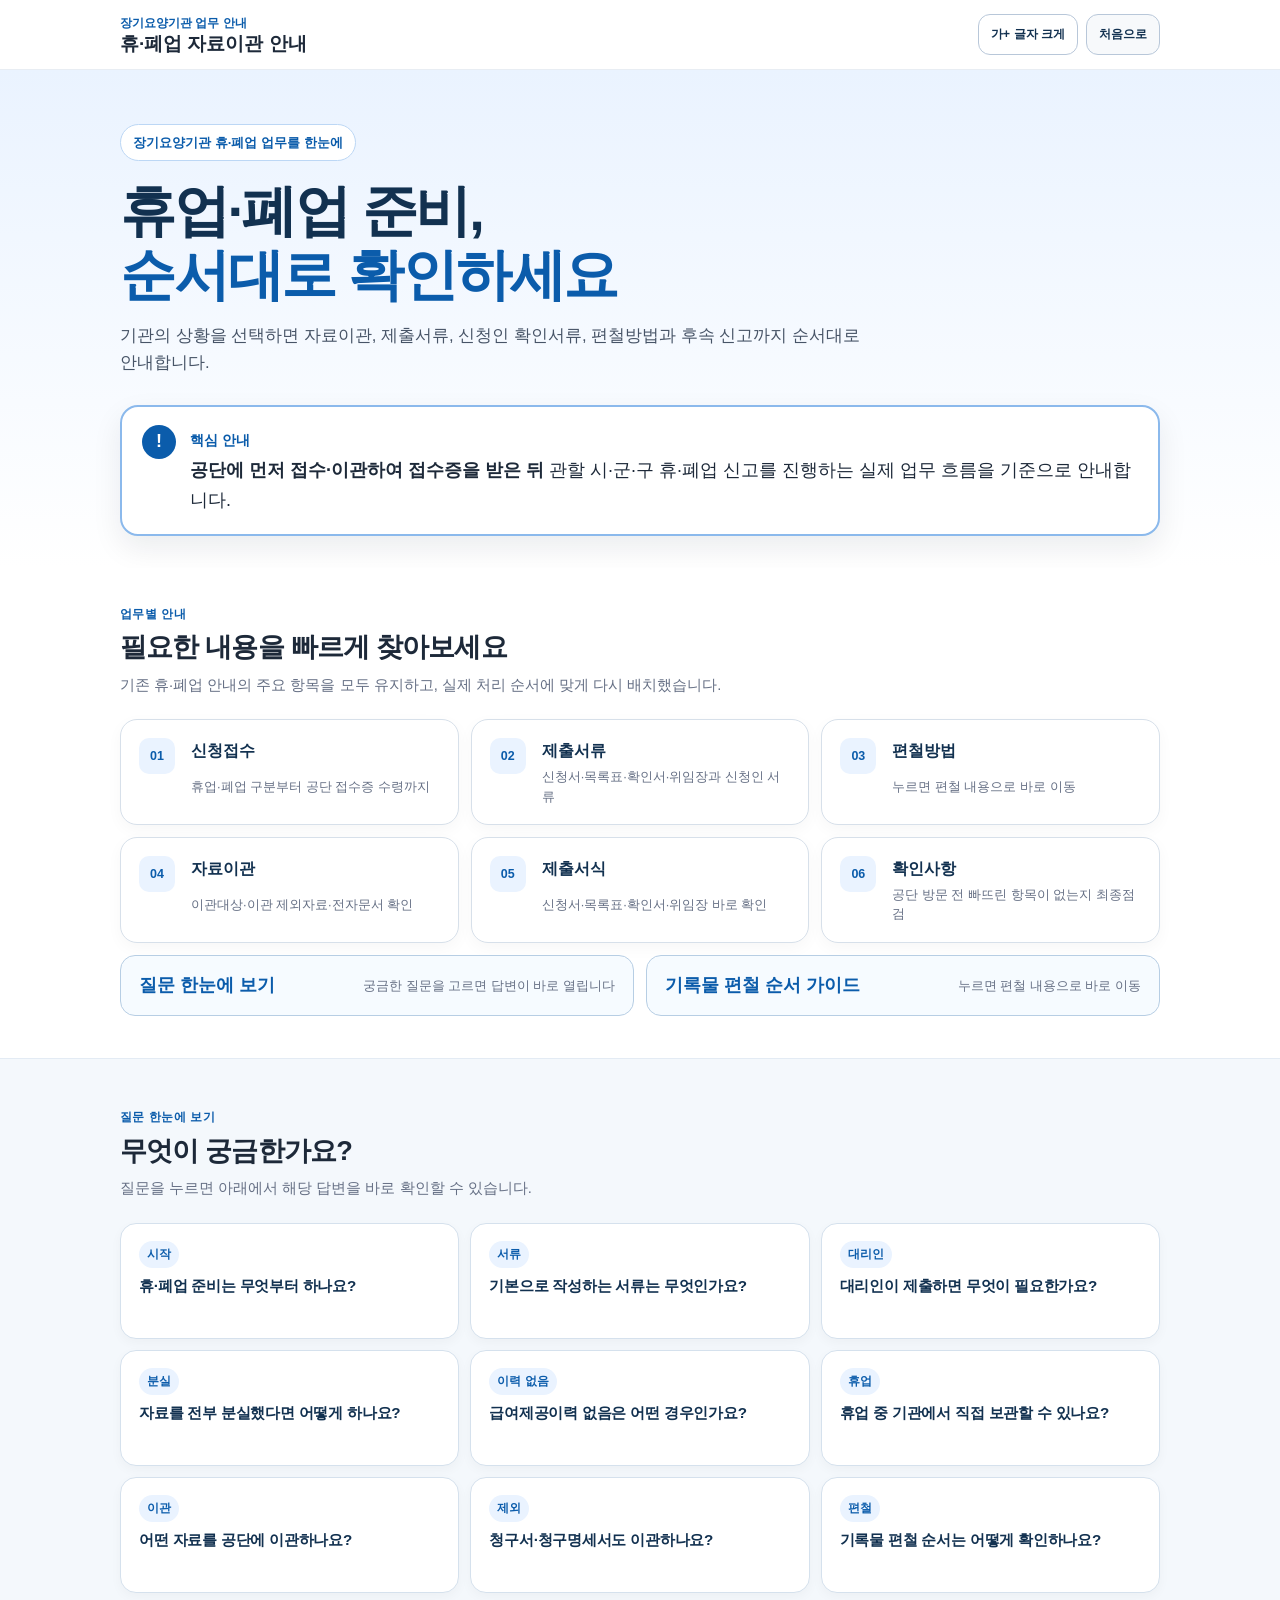
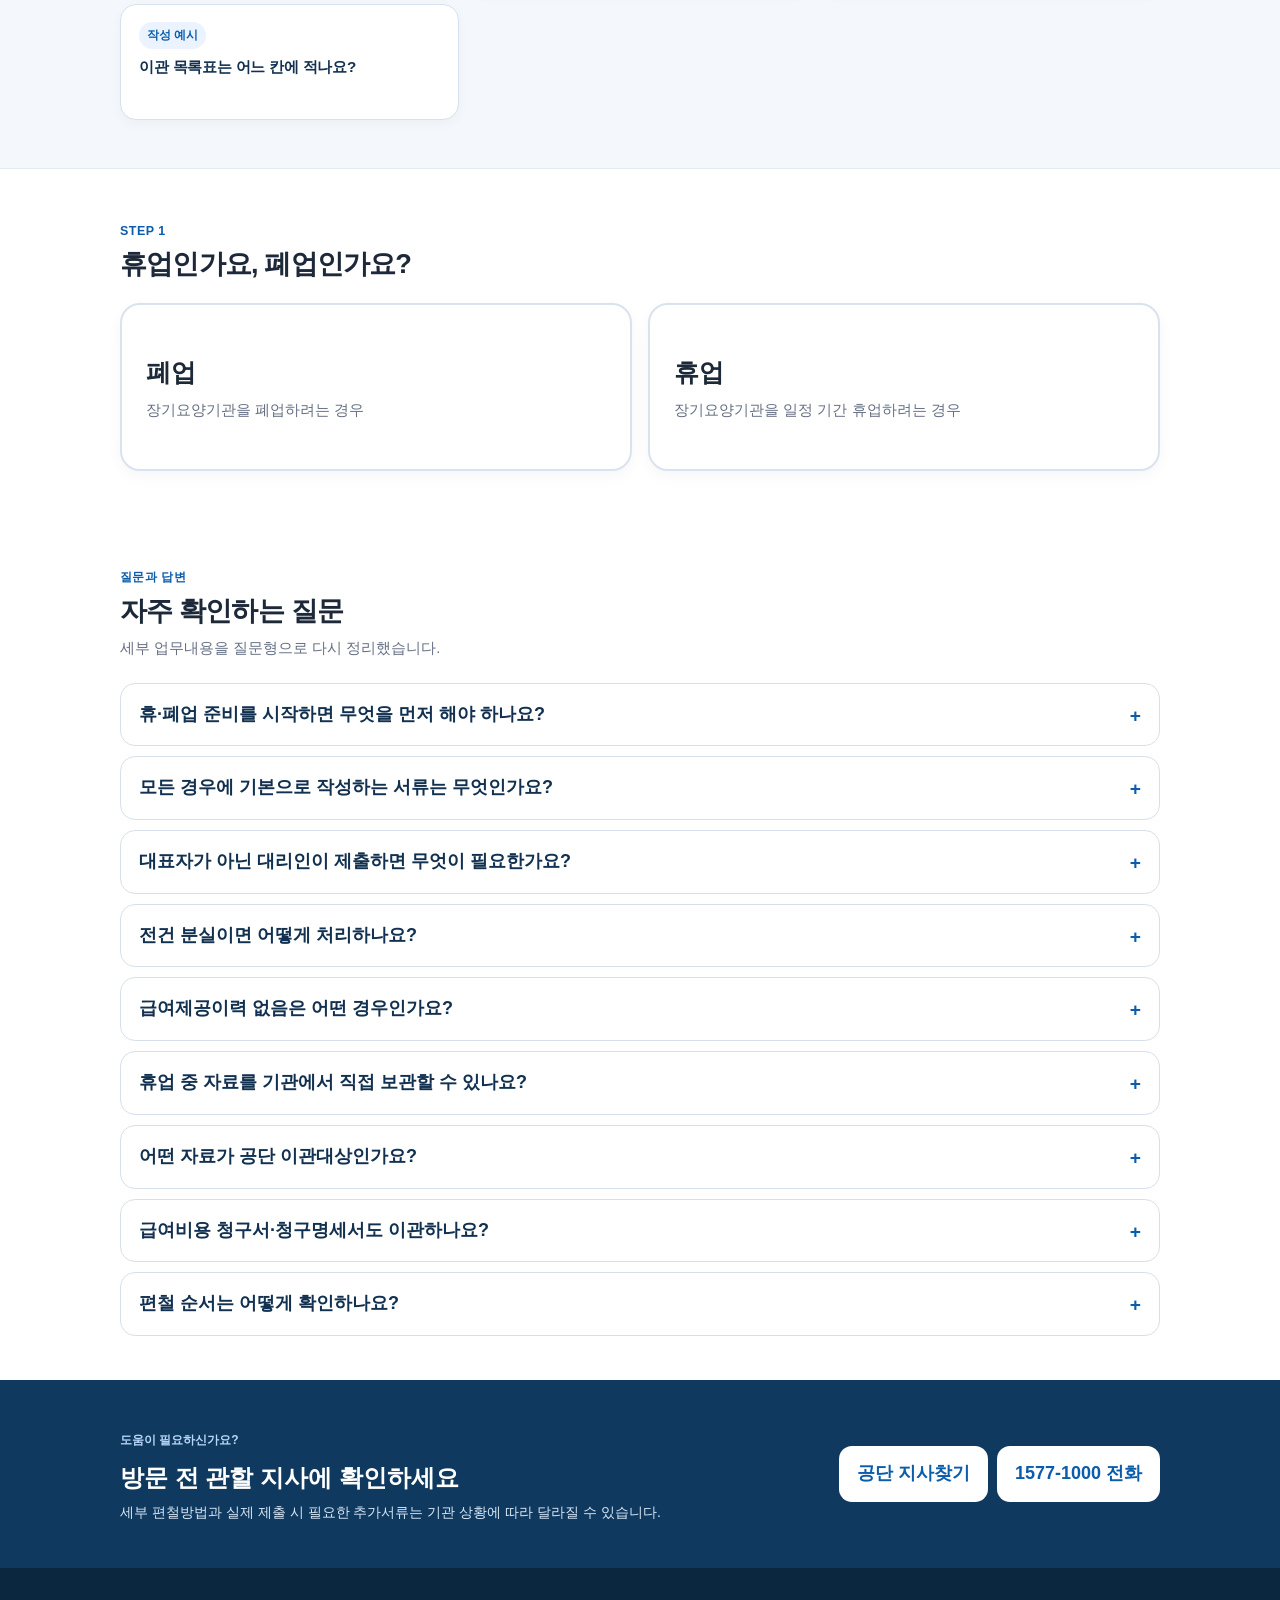
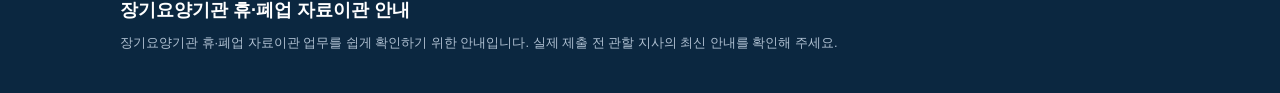
==== commit a7dc2073: "Add files via upload" ====
--- a/index.html
+++ b/index.html
@@ -6,7 +6,7 @@
   <meta name="theme-color" content="#0b5cab" />
   <meta name="description" content="장기요양기관 휴업·폐업 자료이관 절차를 쉽게 확인하는 안내 사이트" />
   <title>장기요양기관 휴·폐업 안내</title>
-  <link rel="stylesheet" href="styles-v25.css?v=25.3" />
+  <link rel="stylesheet" href="styles-v27.css?v=27" />
   <link rel="manifest" href="manifest.json" />
   <link rel="icon" href="icons/icon-192.png" />
 </head>
@@ -284,13 +284,13 @@
             <thead>
               <tr>
                 <th scope="col">연번</th>
-                <th scope="col">인정번호</th>
+                <th scope="col">장기요양<br>인정번호</th>
                 <th scope="col">성명</th>
-                <th scope="col">① 계약서</th>
-                <th scope="col" class="target-column">② 기록지 등</th>
+                <th scope="col">① 장기요양급여<br>계약에 관한 서류</th>
+                <th scope="col" class="target-column">② 장기요양급여<br>제공기록지 등</th>
                 <th scope="col">③ 방문간호<br>지시서</th>
-                <th scope="col">④ 명세서</th>
-                <th scope="col">⑤ 전자문서</th>
+                <th scope="col">④ 장기요양급여비용<br>명세서 부본</th>
+                <th scope="col">⑤ ②부터 ④까지의 서류 중<br>전자문서로 기록·관리하고 있는 경우<br>그 전자문서</th>
                 <th scope="col">비고</th>
               </tr>
             </thead>
@@ -387,6 +387,18 @@
             <div>
               <strong>모든 자료는 300매를 기준으로 1권씩 나눕니다</strong>
               <p>다만 <b>한 수급자의 자료는 권과 권 사이에서 끊기지 않도록</b> 한 권에 함께 편철합니다.</p>
+              <div class="volume-cover-guide">
+                <b>표지에 반드시 적을 내용</b>
+                <ul>
+                  <li><b>해당 기관명</b></li>
+                  <li><b>급여종류</b> (예: 방문요양)</li>
+                  <li><b>자료 해당 연도</b> (예: 2025년)</li>
+                  <li><b>전체 권수 중 현재 권 번호</b> (예: 총 2권 중 1권)</li>
+                </ul>
+                <span class="volume-cover-example">표지 예시: ○○재가복지센터 · 방문요양 · 2025년 · 총 2권 중 1권</span>
+              </div>
+              <p class="volume-tie-rule"><b>표지를 붙인 뒤 자료가 흩어지지 않도록 권별로 고무줄로 묶어서 가져오세요.</b></p>
+              <p class="volume-year-rule"><b>연도가 바뀌면 앞 권에 여유가 남아 있어도 이전 연도 자료와 합치지 않고 새로운 권으로 시작합니다.</b></p>
               <div class="volume-example"><b>예시</b> 1권이 280매인 상태에서 다음 수급자 자료가 45매라면, 280매에서 1권을 마치고 다음 수급자 45매는 2권에 모두 넣습니다.</div>
             </div>
           </article>
@@ -519,7 +531,7 @@
       caches.keys().then(keys => Promise.all(keys.filter(k => k.startsWith('hyupeup-guide-')).map(k => caches.delete(k)))).catch(()=>{});
     }
   </script>
-  <script src="app-v25.js?v=25.3"></script>
+  <script src="app-v27.js?v=27"></script>
 
   <div class="form-modal hidden" id="formModal" role="dialog" aria-modal="true" aria-labelledby="formModalTitle">
     <div class="form-modal-backdrop" data-form-close></div>
--- a/styles-v27.css
+++ b/styles-v27.css
@@ -0,0 +1,206 @@
+:root{
+  --blue:#0b5cab;--blue2:#eaf3ff;--navy:#123150;--sky:#f4f8fc;--text:#1d2939;--muted:#667085;
+  --line:#d7e0ea;--white:#fff;--green:#087a55;--green-bg:#eaf8f2;--orange:#a24b00;--orange-bg:#fff3e7;
+  --shadow:0 12px 30px rgba(16,24,40,.08);--radius:20px;--font:18px;
+}
+*{box-sizing:border-box}html{scroll-behavior:smooth}body{margin:0;font-family:-apple-system,BlinkMacSystemFont,"Apple SD Gothic Neo","Noto Sans KR","Segoe UI",sans-serif;color:var(--text);font-size:var(--font);line-height:1.65;background:#fff}.large-text{--font:21px}.shell{width:min(1040px,calc(100% - 32px));margin:0 auto}.skip{position:absolute;left:-9999px}.skip:focus{left:12px;top:12px;background:#000;color:#fff;padding:8px 12px;z-index:1000}.site-header{position:sticky;top:0;z-index:30;background:rgba(255,255,255,.96);backdrop-filter:blur(10px);border-bottom:1px solid #e8edf3}.header-row{display:flex;align-items:center;justify-content:space-between;gap:16px;padding:13px 0}.overline{margin:0;color:var(--blue);font-size:.76rem;font-weight:800}.site-header h1{margin:0;font-size:1.18rem;line-height:1.2}.header-actions{display:flex;gap:8px}.utility-btn{border:1px solid #b8c7d9;background:#fff;color:var(--navy);font:inherit;font-size:.78rem;font-weight:750;padding:9px 12px;border-radius:12px}.utility-btn.ghost{background:#f7f9fb}.hero{padding:54px 0 32px;background:linear-gradient(180deg,#eaf3ff 0%,#fff 100%)}.hero-chip{display:inline-block;background:#fff;color:var(--blue);font-weight:800;font-size:.82rem;padding:7px 12px;border-radius:999px;border:1px solid #bcd7f5}.hero h2{font-size:clamp(2rem,7vw,3.5rem);line-height:1.13;letter-spacing:-.04em;margin:18px 0 16px;color:var(--navy)}.hero h2 strong{color:var(--blue)}.hero-text{max-width:650px;margin:0;color:#475467;font-size:1.04rem}.core-alert{margin-top:28px;display:flex;gap:14px;align-items:flex-start;background:#fff;border:2px solid #8bb9ec;border-radius:18px;padding:18px 20px;box-shadow:var(--shadow)}.alert-icon{width:34px;height:34px;flex:0 0 34px;border-radius:50%;display:grid;place-items:center;background:var(--blue);color:#fff;font-weight:900}.core-alert strong{color:var(--blue);font-size:.9rem}.core-alert p{margin:2px 0 0}.selector-section,.content{padding:52px 0}.soft{background:var(--sky)}.section-heading{margin-bottom:22px}.section-heading>span{display:block;color:var(--blue);font-size:.78rem;font-weight:900;letter-spacing:.04em;margin-bottom:5px}.section-heading h2{font-size:1.7rem;line-height:1.3;letter-spacing:-.03em;margin:0}.section-heading p{margin:8px 0 0;color:var(--muted);font-size:.92rem}.big-choice-grid{display:grid;grid-template-columns:1fr 1fr;gap:16px}.big-choice{appearance:none;text-align:left;border:2px solid #d9e3ee;background:#fff;border-radius:20px;padding:24px;min-height:168px;font:inherit;color:inherit;cursor:pointer;box-shadow:0 5px 16px rgba(15,23,42,.04);transition:.15s}.big-choice:hover,.big-choice:focus-visible{transform:translateY(-2px);border-color:var(--blue);outline:none}.big-choice.selected{border-color:var(--blue);background:var(--blue2)}.choice-icon{display:inline-block;font-size:.72rem;font-weight:900;color:var(--blue);background:var(--blue2);padding:5px 9px;border-radius:999px;margin-bottom:15px}.big-choice strong{display:block;font-size:1.55rem}.big-choice small{display:block;color:var(--muted);margin-top:4px}.type-grid{display:grid;grid-template-columns:repeat(2,1fr);gap:14px}.type-card{border:1px solid #d6e0eb;background:#fff;border-radius:18px;padding:20px;text-align:left;font:inherit;color:inherit;cursor:pointer;min-height:150px}.type-card:hover,.type-card:focus-visible{outline:none;border:2px solid var(--blue);padding:19px}.type-card.selected{border:2px solid var(--blue);padding:19px;box-shadow:var(--shadow)}.type-card strong{display:block;font-size:1.15rem;color:var(--navy)}.type-card p{margin:7px 0 0;color:var(--muted);font-size:.88rem;line-height:1.5}.type-card .tag{display:inline-block;margin-bottom:9px;background:#eef4fb;color:#315f8f;padding:4px 8px;border-radius:999px;font-size:.7rem;font-weight:850}.hidden{display:none!important}.result-wrap{padding:22px 0 0}.result-summary{display:flex;justify-content:space-between;gap:16px;align-items:center;padding:22px 24px;border:2px solid #a9c9ec;background:#f7fbff;border-radius:20px}.result-label{font-size:.76rem;font-weight:800;color:var(--blue)}.result-summary h2{margin:2px 0 2px;font-size:1.4rem;color:var(--navy)}.result-summary p{margin:0;color:var(--muted);font-size:.9rem}.change-btn{white-space:nowrap;border:1px solid #9db6cf;background:#fff;color:var(--navy);font:inherit;font-size:.8rem;font-weight:800;padding:10px 13px;border-radius:12px}.jump-nav{display:grid;grid-template-columns:repeat(6,1fr);gap:8px;margin:16px 0}.jump-nav button{border:1px solid #d8e1eb;background:#fff;border-radius:12px;padding:12px 6px;font:inherit;font-size:.75rem;font-weight:750;color:#344054}.flow-list{display:flex;flex-direction:column;gap:12px}.flow-item{display:grid;grid-template-columns:54px 1fr;gap:14px;align-items:start;background:#fff;border:1px solid var(--line);border-radius:18px;padding:18px}.flow-num{width:44px;height:44px;border-radius:14px;background:var(--blue);color:#fff;display:grid;place-items:center;font-weight:900}.flow-item h3{margin:0 0 4px;font-size:1.1rem}.flow-item p{margin:0;color:var(--muted);font-size:.9rem}.tip-box{margin-top:16px;background:var(--orange-bg);color:#6e3600;border-radius:16px;padding:16px 18px;font-size:.9rem}.legal-detail{margin-top:12px;background:#fff5f5;border:2px solid #e8a0a0;border-radius:16px;padding:18px 20px;color:#6b2020}.legal-detail>strong{display:block;font-size:1.05rem;margin-bottom:7px}.legal-detail p{margin:7px 0;font-size:.88rem}.legal-detail .small{color:#7a4a4a;font-size:.8rem}.common-docs{display:grid;grid-template-columns:1fr auto 1fr;align-items:center;gap:14px}.doc-card{border-radius:20px;padding:22px;min-height:166px}.doc-card.primary{background:#0b5cab;color:#fff}.doc-card.secondary{background:#fff;border:2px solid #9dc1e8}.doc-no{font-size:.75rem;font-weight:850;opacity:.85}.doc-card h3{margin:8px 0 4px;font-size:1.2rem}.doc-card p{margin:0;font-size:.88rem}.plus{font-size:1.8rem;font-weight:700;color:#7190ae}.selected-doc-box{margin-top:18px;background:#fff;border:1px solid var(--line);border-radius:18px;padding:20px}.selected-doc-box h3{margin:0 0 10px}.selected-doc-box ul{margin:0;padding-left:1.2em}.selected-doc-box li{margin:5px 0}.caution-line{margin-top:12px;padding:14px 16px;background:#fff8eb;border-left:5px solid #f0a44b;border-radius:12px;font-size:.88rem}.forms-grid{display:grid;grid-template-columns:repeat(3,1fr);gap:14px}.form-card{display:block;text-decoration:none;color:inherit;border:1px solid var(--line);border-radius:18px;padding:20px;background:#fff;min-height:208px}.form-card:hover{border-color:var(--blue)}.form-card>span{display:inline-block;background:var(--blue2);color:var(--blue);font-size:.72rem;font-weight:850;padding:4px 8px;border-radius:999px}.form-card strong{display:block;font-size:1.12rem;margin:10px 0 6px}.form-card p{font-size:.86rem;color:var(--muted);margin:0 0 18px}.form-card b{font-size:.82rem;color:var(--blue)}.form-card.muted{background:#fafbfc}.form-card.muted b{color:#667085}.record-grid{display:grid;grid-template-columns:1fr 1fr;gap:12px}.record-grid article{background:#fff;border:1px solid var(--line);border-radius:18px;padding:20px}.record-grid article>b{color:var(--blue);font-size:.75rem}.record-grid h3{font-size:1.02rem;margin:7px 0 5px}.record-grid p{margin:0;color:var(--muted);font-size:.86rem}.details{margin-top:16px;border:1px solid var(--line);border-radius:16px;background:#fff;overflow:hidden}.details summary{cursor:pointer;font-weight:800;padding:16px 18px}.details div{padding:0 18px 16px;color:var(--muted);font-size:.9rem}.details p{margin:0}.binding-box{display:grid;grid-template-columns:1fr 1fr auto;gap:12px;align-items:end;background:#f8fafc;border:1px solid var(--line);border-radius:18px;padding:18px}.field label{display:block;font-size:.8rem;font-weight:800;margin-bottom:6px}.field select{width:100%;font:inherit;font-size:.9rem;padding:12px;border:1px solid #b9c8d8;border-radius:12px;background:#fff}.make-label{border:0;background:var(--blue);color:#fff;font:inherit;font-size:.85rem;font-weight:850;padding:13px 17px;border-radius:12px}.label-result{margin-top:16px;border:2px dashed #8caeca;border-radius:16px;padding:20px;background:#f7fbff}.label-result strong{font-size:1.25rem;color:var(--navy)}.label-result ol{margin-bottom:0}.check-list{display:flex;flex-direction:column;gap:9px}.check-row{display:flex;gap:12px;align-items:flex-start;background:#fff;border:1px solid var(--line);border-radius:14px;padding:14px 16px}.check-row input{width:24px;height:24px;flex:0 0 24px;margin-top:2px;accent-color:var(--blue)}.check-row label{cursor:pointer}.clear-checks{margin-top:14px;border:1px solid #c6d2de;background:#fff;color:#475467;font:inherit;font-size:.8rem;font-weight:750;padding:10px 13px;border-radius:12px}.contact{padding:44px 0;background:#10395f;color:#fff}.contact-inner{display:flex;align-items:center;justify-content:space-between;gap:20px}.contact span{font-size:.75rem;font-weight:850;color:#b7d7f8}.contact h2{margin:4px 0;font-size:1.5rem}.contact p{margin:0;color:#d7e7f6;font-size:.88rem}.contact a{white-space:nowrap;text-decoration:none;background:#fff;color:#0b5cab;font-weight:850;padding:13px 18px;border-radius:13px}footer{padding:28px 0 40px;background:#0b2740;color:#d3deea}footer strong{color:#fff}footer p{max-width:720px;margin:6px 0 0;font-size:.8rem;color:#aebfd0}
+@media(max-width:760px){.shell{width:min(100% - 24px,1040px)}.header-row{align-items:flex-start}.header-actions{flex-direction:column;gap:5px}.utility-btn{padding:7px 9px;font-size:.68rem}.hero{padding-top:38px}.core-alert{padding:16px}.big-choice-grid,.type-grid,.forms-grid,.record-grid{grid-template-columns:1fr}.big-choice{min-height:138px}.type-card{min-height:auto}.jump-nav{grid-template-columns:repeat(3,1fr)}.common-docs{grid-template-columns:1fr}.plus{text-align:center;line-height:1}.binding-box{grid-template-columns:1fr}.contact-inner{align-items:flex-start;flex-direction:column}.contact a{width:100%;text-align:center}.result-summary{align-items:flex-start;flex-direction:column}.change-btn{align-self:flex-end}}
+@media(max-width:430px){body{font-size:17px}.large-text{--font:20px}.hero h2{font-size:2.25rem}.section-heading h2{font-size:1.48rem}.jump-nav{grid-template-columns:repeat(2,1fr)}.flow-item{grid-template-columns:46px 1fr;padding:15px}.flow-num{width:38px;height:38px}.choice-icon{margin-bottom:10px}}
+.situation-help{margin:0 0 14px;background:#eef7ff;border:1px solid #9fc6ee;border-radius:16px;padding:16px 18px;color:#173a5e}.situation-help strong{display:block;color:#0b5cab;margin-bottom:5px}.situation-help p{margin:0;font-size:.9rem;line-height:1.6}.doc-help{margin-top:12px;background:#f5f9ff;border:1px solid #b6cee7;border-radius:14px;padding:15px 17px;color:#294766}.doc-help strong{display:block;color:#0b5cab;margin-bottom:5px}.doc-help p{margin:0;font-size:.88rem;line-height:1.6}.mini-details{margin-top:12px;border-top:1px solid #e1adad;padding-top:10px}.mini-details summary{cursor:pointer;font-weight:800;color:#7a2020}.mini-details div{padding-top:8px}.mini-details p{margin:6px 0}
+.binding-rule{margin-bottom:16px;padding:18px 20px;background:#eef6ff;border:1px solid #a9caeb;border-radius:18px}.binding-rule>strong{display:block;color:var(--blue);margin-bottom:10px}.binding-rule-steps{display:flex;align-items:center;gap:8px;flex-wrap:wrap}.binding-rule-steps span{background:#fff;border:1px solid #c4d8ec;border-radius:999px;padding:7px 11px;font-size:.82rem;font-weight:800;color:#274d73}.binding-rule-steps b{color:#7190ae}.binding-rule p{margin:10px 0 0;color:#50657a;font-size:.86rem}.exclude-box{margin-top:16px;display:flex;gap:14px;align-items:flex-start;padding:18px 20px;background:#fff8eb;border:1px solid #edc889;border-radius:16px}.exclude-badge{flex:0 0 auto;background:#a24b00;color:#fff;border-radius:999px;padding:5px 9px;font-size:.72rem;font-weight:900}.exclude-box strong{display:block;color:#713700}.exclude-box p{margin:4px 0 0;color:#79512c;font-size:.85rem}.record-note{margin-top:14px;background:#eef7ff;border-left:5px solid var(--blue);border-radius:12px;padding:15px 17px}.record-note strong{display:block;color:var(--blue);margin-bottom:4px}.record-note p{margin:0;font-size:.86rem;color:#35536e}.label-result{border-style:solid}.label-head>span{display:block;color:var(--blue);font-size:.75rem;font-weight:900}.label-head>strong{display:block}.label-head p{margin:5px 0 0;color:#526b82;font-size:.87rem}.service-guide{list-style:none;padding:0;margin:18px 0 0;display:flex;flex-direction:column;gap:10px}.guide-row{display:grid;grid-template-columns:42px 1fr;gap:12px;align-items:flex-start;background:#fff;border:1px solid #d5e2ef;border-radius:14px;padding:14px}.guide-no{width:34px;height:34px;display:grid;place-items:center;background:var(--blue);color:#fff;border-radius:10px;font-weight:900}.guide-row strong{display:block;font-size:1rem}.guide-row p{margin:2px 0 0;color:var(--muted);font-size:.84rem}.service-alert{margin-top:12px;background:#eef8f4;border:1px solid #9fd0bd;border-radius:14px;padding:14px 16px;color:#245946}.service-alert strong{color:#087a55}.service-alert p,.label-finish p{margin:3px 0 0;font-size:.84rem}.label-finish{margin-top:12px;background:#f2f4f7;border-radius:14px;padding:14px 16px}.binding-details{margin-top:12px}@media(max-width:760px){.binding-rule-steps{align-items:flex-start}.binding-rule-steps b{display:none}.exclude-box{flex-direction:column;gap:8px}}
+
+/* v8: simpler document guide */
+.simple-docs{display:grid;grid-template-columns:1fr auto 1fr;gap:12px;align-items:center;margin-top:6px}.simple-doc{background:#fff;border:2px solid #b6cee7;border-radius:18px;padding:18px 20px;min-height:90px;display:flex;flex-direction:column;justify-content:center}.simple-doc b{display:block;font-size:1.15rem;color:var(--navy);margin-bottom:5px}.simple-doc span{color:var(--muted);font-size:.88rem}.simple-plus{font-size:1.7rem;font-weight:900;color:#7896b4;text-align:center}.simple-doc-note{margin:10px 0 0;color:#526b82;font-size:.86rem}.inline-doc-link{color:var(--blue);font-weight:800;text-underline-offset:3px}.inline-doc-link:hover{text-decoration-thickness:2px}
+
+/* v8: multi-select binding guide */
+.binding-select-panel{background:#f8fafc;border:1px solid var(--line);border-radius:20px;padding:20px}.binding-select-group+.binding-select-group{margin-top:22px}.binding-select-head{display:flex;align-items:center;justify-content:space-between;gap:12px;margin-bottom:11px}.binding-select-head>div{display:flex;align-items:center;gap:7px;flex-wrap:wrap}.binding-select-head strong{font-size:1.02rem;color:var(--navy)}.binding-select-head small{font-size:.73rem;color:#667085;background:#eef2f6;border-radius:999px;padding:4px 7px}.mini-clear{border:1px solid #bcc9d6;background:#fff;color:#475467;border-radius:10px;padding:7px 10px;font:inherit;font-size:.75rem;font-weight:800}.choice-chip-grid{display:grid;grid-template-columns:repeat(3,1fr);gap:9px}.service-chips{grid-template-columns:repeat(2,1fr)}.choice-chip{position:relative;cursor:pointer}.choice-chip input{position:absolute;opacity:0;pointer-events:none}.choice-chip span{display:flex;min-height:48px;align-items:center;justify-content:center;text-align:center;border:1.5px solid #bdcbd8;background:#fff;border-radius:12px;padding:10px 9px;font-size:.87rem;font-weight:780;color:#344054;transition:.15s}.choice-chip input:checked+span{border-color:var(--blue);background:#eaf4ff;color:#0b5cab;box-shadow:inset 0 0 0 1px var(--blue)}.choice-chip input:focus-visible+span{outline:3px solid rgba(11,92,171,.25);outline-offset:2px}.make-label.wide{width:100%;margin-top:20px;min-height:50px;font-size:.95rem}.binding-error{margin-top:10px;background:#fff1f1;border:1px solid #e5a7a7;color:#8a2626;border-radius:12px;padding:11px 13px;font-size:.86rem;font-weight:750}.binding-results{margin-top:16px;display:flex;flex-direction:column;gap:14px}.binding-result-summary{background:#eef7ff;border:1px solid #a9caeb;border-radius:15px;padding:14px 16px}.binding-result-summary b{color:var(--blue)}.binding-result-summary p{margin:3px 0 0;color:#526b82;font-size:.84rem}.binding-result-card{border:2px solid #c4d8ec;border-radius:18px;padding:18px;background:#f8fbff}.binding-result-card .guide-note{margin:10px 0 0;color:#526b82;font-size:.86rem}.binding-result-card .service-guide{margin-top:14px}
+
+@media(max-width:760px){.simple-docs{grid-template-columns:1fr}.simple-plus{line-height:1}.choice-chip-grid,.service-chips{grid-template-columns:repeat(2,1fr)}}
+@media(max-width:430px){.choice-chip-grid,.service-chips{grid-template-columns:1fr 1fr}.choice-chip span{min-height:52px;font-size:.86rem}.binding-select-panel{padding:16px}.binding-select-head{align-items:flex-start}.simple-doc{min-height:auto}}
+
+/* v10: 신청인·대리인 안내 */
+.jump-nav{grid-template-columns:repeat(7,1fr)}
+.applicant-box{margin-top:28px;padding:24px;background:#fff;border:1px solid var(--line);border-radius:20px;box-shadow:0 7px 18px rgba(16,24,40,.04)}
+.section-heading.compact{margin-bottom:18px}.section-heading.compact h2{font-size:1.35rem}
+.applicant-step{padding:14px 0;border-top:1px solid #e6ebf1}.applicant-step:first-of-type{border-top:0}.applicant-step>strong{display:block;margin-bottom:10px;color:var(--navy)}
+.segmented{display:grid;grid-template-columns:1fr 1fr;gap:10px}.segmented button{border:1px solid #bcccdc;background:#fff;border-radius:14px;padding:14px 12px;font:inherit;font-weight:800;color:#344054;cursor:pointer}.segmented button.selected{border:2px solid var(--blue);background:var(--blue2);color:var(--blue);padding:13px 11px}
+.applicant-result{margin-top:16px;border:2px solid #a9c9ec;background:#f7fbff;border-radius:16px;padding:18px}.applicant-result>strong{display:block;color:var(--navy);font-size:1.08rem}.applicant-result ul{margin:10px 0;padding-left:22px}.applicant-result li{margin:7px 0}.applicant-result p{margin:8px 0 0;color:var(--muted);font-size:.88rem}.applicant-details{margin-top:14px}
+@media(max-width:720px){.jump-nav{grid-template-columns:repeat(2,1fr)}.segmented{grid-template-columns:1fr}.big-choice{min-height:128px}.big-choice strong{font-size:1.35rem}}
+
+
+/* v11: 원본 안내 내용 보존 + 쉬운 동선 */
+.overview-section{padding:36px 0 42px;background:#fff}.overview-grid{display:grid;grid-template-columns:repeat(3,1fr);gap:12px}.overview-card{text-decoration:none;color:inherit;border:1px solid var(--line);background:#fff;border-radius:17px;padding:18px;display:grid;grid-template-columns:42px 1fr;column-gap:10px;row-gap:3px;box-shadow:0 5px 16px rgba(16,24,40,.035)}.overview-card b{grid-row:1/3;width:36px;height:36px;border-radius:10px;background:var(--blue2);color:var(--blue);display:grid;place-items:center;font-size:.78rem}.overview-card strong{color:var(--navy);font-size:1rem}.overview-card span{color:var(--muted);font-size:.8rem;line-height:1.5}.overview-card:hover{border-color:#8ab7e0;transform:translateY(-1px)}.overview-subrow{display:grid;grid-template-columns:1fr 1fr;gap:12px;margin-top:12px}.overview-wide{text-decoration:none;color:inherit;border:1px solid #b7cee4;background:#f6fbff;border-radius:15px;padding:15px 18px;display:flex;justify-content:space-between;gap:12px;align-items:center}.overview-wide strong{color:var(--blue)}.overview-wide span{font-size:.8rem;color:var(--muted);text-align:right}.applicant-plain-guide{margin-top:14px;padding:14px 16px;border-radius:14px;background:#f8fafc;border:1px solid #d9e2ec}.applicant-plain-guide strong{color:var(--navy)}.applicant-plain-guide p{margin:4px 0 0;color:var(--muted);font-size:.87rem}.service-record-note{margin-bottom:16px;padding:16px 18px;border:1px solid #abd0ee;background:#f3f9ff;border-radius:16px}.service-record-note strong{display:block;color:var(--navy)}.service-record-note p{margin:5px 0 7px;color:#49657f;font-size:.88rem}.service-record-note a{font-weight:850;color:var(--blue);text-decoration:none}.check-stage-grid{display:grid;grid-template-columns:repeat(4,1fr);gap:9px;margin-bottom:18px}.check-stage-grid>div{border:1px solid #cdd9e5;background:#fff;border-radius:13px;padding:12px 10px;display:flex;gap:8px;align-items:center}.check-stage-grid b{flex:0 0 auto;color:var(--blue);font-size:.75rem}.check-stage-grid span{font-size:.8rem;font-weight:800;color:#344054}.faq-section{padding:44px 0;background:#fff}.faq-list{display:flex;flex-direction:column;gap:10px}.faq-list details{border:1px solid var(--line);border-radius:15px;background:#fff;overflow:hidden}.faq-list summary{cursor:pointer;padding:16px 18px;font-weight:850;color:var(--navy);list-style:none}.faq-list summary::-webkit-details-marker{display:none}.faq-list summary:after{content:'+';float:right;color:var(--blue);font-size:1.2rem}.faq-list details[open] summary:after{content:'−'}.faq-list p{margin:0;padding:0 18px 17px;color:var(--muted);line-height:1.7;font-size:.88rem}.privacy-section{padding:36px 0;background:#f3f6f9;border-top:1px solid #e0e7ee}.privacy-grid{display:grid;grid-template-columns:1.2fr .8fr;gap:24px;align-items:start}.mini-kicker{font-size:.74rem;font-weight:900;color:var(--blue)}.privacy-section h2{margin:5px 0 8px;color:var(--navy);font-size:1.35rem}.privacy-section p{color:#53697e;line-height:1.65;font-size:.86rem}.privacy-items{display:grid;gap:10px}.privacy-items p{margin:0;background:#fff;border:1px solid #d8e1e9;border-radius:13px;padding:13px 15px}.contact-links{display:flex;gap:9px;flex-wrap:wrap}.contact-links a{white-space:nowrap}.footer-small{font-size:.74rem!important;color:#91a9bf!important;margin-top:10px!important}
+@media(max-width:760px){.overview-grid{grid-template-columns:1fr 1fr}.overview-subrow{grid-template-columns:1fr}.overview-wide{align-items:flex-start;flex-direction:column}.overview-wide span{text-align:left}.check-stage-grid{grid-template-columns:1fr 1fr}.privacy-grid{grid-template-columns:1fr}.contact-links{width:100%}.contact-links a{flex:1;min-width:140px}.overview-card{padding:15px}}
+@media(max-width:430px){.overview-grid{grid-template-columns:1fr}.check-stage-grid{grid-template-columns:1fr 1fr}.overview-card span{font-size:.83rem}}
+
+/* v12: 선택카드의 불필요한 보조 배지는 표시하지 않습니다. */
+.choice-icon,.type-card .tag{display:none!important}
+
+
+/* v13: 원본 편철 가이드 구조 반영 */
+.year-binding-card{background:#fff;border:1px solid #dbe5f1;border-radius:22px;padding:18px;margin:18px 0;box-shadow:0 8px 24px rgba(31,58,92,.06)}
+.year-binding-head{background:#50698a;color:#fff;border-radius:14px;padding:13px 18px;font-size:1.25rem;font-weight:800;text-align:center;margin-bottom:18px}
+.year-common,.year-service-section{border:1px solid #dbe5f1;border-radius:18px;padding:16px;margin-top:14px;background:#fbfdff}
+.year-common h4,.year-service-section h4{margin:0 0 12px;font-size:1.08rem;color:#203958}
+.year-common ul{list-style:none;padding:0;margin:0;display:grid;gap:9px}
+.year-common li{display:flex;align-items:center;gap:10px;background:#fff;border:1px solid #e2e9f2;border-radius:13px;padding:11px 12px}
+.form-code{display:inline-flex;align-items:center;justify-content:center;border-radius:9px;background:#eef4ff;color:#2b62bd;font-size:.8rem;font-weight:800;padding:4px 7px;white-space:nowrap}
+.service-doc-grid{display:grid;grid-template-columns:repeat(auto-fit,minmax(220px,1fr));gap:14px}
+.service-doc-block{border:1px solid #d8e4ee;border-radius:16px;background:#fff;padding:13px}
+.service-doc-title{display:inline-flex;align-items:center;background:#e9f8ef;color:#24784a;border:1px solid #bfe7cf;border-radius:12px;padding:9px 13px;font-weight:800;margin-bottom:12px}
+.recipient-card{border:1px dashed #cddceb;border-radius:13px;padding:12px;background:#fcfeff}
+.recipient-card>strong{color:#2d65c4;display:block;margin-bottom:8px}
+.recipient-card ul{list-style:none;padding:0;margin:0;display:grid;gap:7px}
+.recipient-card li{display:flex;gap:6px;color:#24384e;font-weight:650}
+.recipient-card li:not(.alt-line)::before{content:'-';color:#6d7e91}
+.recipient-card .alt-line{font-size:.88rem;color:#65778b;margin-top:-4px}
+.alt-arrow{color:#6d7e91}
+.recipient-placeholder{border:1px dashed #d8e2ed;border-radius:11px;padding:10px 12px;margin-top:9px;color:#2d65c4;font-weight:750;background:#fff}
+@media(max-width:640px){.year-binding-card{padding:12px;border-radius:18px}.year-common,.year-service-section{padding:12px}.service-doc-grid{grid-template-columns:1fr}.year-binding-head{font-size:1.15rem}}
+
+
+/* v14: 참고사이트 편철 결과 구조를 그대로 읽히도록 재구성 */
+.binding-result-summary,.binding-result-card,.year-binding-card,.year-common,.year-service-section,.service-doc-block,.recipient-card,.recipient-placeholder,.label-finish{display:none!important}
+.source-year-card{background:#fff;border:1px solid #dbe5f1;border-radius:24px;padding:18px;margin:18px 0;box-shadow:0 8px 24px rgba(31,58,92,.06)}
+.source-year-head{background:#50698a;color:#fff;border-radius:14px;padding:14px 18px;font-size:1.35rem;font-weight:850;text-align:center;margin-bottom:18px}
+.source-common{border:1px solid #dbe5f1;border-radius:20px;padding:16px;background:#fff}
+.source-common h4,.source-service-section h4{margin:0 0 13px;color:#203958;font-size:1.12rem}
+.source-common ul{list-style:none;margin:0;padding:0;display:grid;gap:9px}
+.source-common li{display:grid;grid-template-columns:12px auto 1fr auto;align-items:center;gap:9px;background:#fff;border:1px solid #e2e9f2;border-radius:14px;padding:12px 13px;min-height:54px}
+.source-common .dot{color:#5c91ee;font-weight:900}.source-common strong{color:#263f5f}.source-common .search-mark{font-size:1.05rem}
+.form-code.self-code{background:#f1f3f6;color:#697586}
+.source-service-section{border-top:1px solid #e4ebf3;margin-top:18px;padding-top:18px}
+.source-service-grid{display:grid;grid-template-columns:repeat(auto-fit,minmax(245px,1fr));gap:16px;align-items:start}
+.source-service-block{border:1px solid #d8e4ee;border-radius:18px;background:#fff;padding:14px;max-width:340px}
+.source-service-pill{display:inline-flex;align-items:center;gap:6px;background:#e9f8ef;color:#24784a;border:1px solid #bfe7cf;border-radius:13px;padding:10px 15px;font-weight:850;margin-bottom:14px}
+.source-recipient-card,.source-recipient-placeholder{border:1.5px dashed #cddceb;border-radius:14px;background:#fcfeff;padding:13px 14px}
+.source-recipient-card>strong,.source-recipient-placeholder{color:#2d65c4;font-weight:850}
+.source-recipient-card ul{list-style:none;margin:10px 0 0;padding:0;display:grid;gap:8px}
+.source-recipient-card li{color:#263f5f;font-weight:650}
+.source-recipient-card li:not(.alt-line)::before{content:'-';margin-right:8px;color:#6f8297}
+.source-recipient-card .alt-line{font-size:.86rem;color:#6b7d90;margin-top:-3px}
+.source-dots{text-align:center;color:#8393a6;font-size:1.35rem;line-height:1;margin:4px 0}
+.source-recipient-placeholder{padding:11px 14px}
+@media(max-width:640px){.source-year-card{padding:12px;border-radius:19px}.source-common{padding:12px}.source-common li{grid-template-columns:10px auto 1fr auto;padding:10px}.source-common strong{font-size:.94rem}.source-service-grid{grid-template-columns:1fr}.source-service-block{max-width:none}.source-year-head{font-size:1.18rem}}
+
+
+/* v15: 연도별 고시·세부사항 차이 + 편철 서식자료 연결 */
+.form-row-main{display:flex;flex-wrap:wrap;align-items:center;gap:6px 8px;min-width:0}
+.form-row-main strong{flex:1 1 100%;line-height:1.35}
+.period-badge{display:inline-flex;align-items:center;border-radius:999px;background:#fff4e8;color:#9a4b08;border:1px solid #ffd8ad;padding:3px 7px;font-size:.72rem;font-weight:800}
+.revision-note{display:inline-flex;align-items:center;border-radius:999px;background:#fff0ec;color:#b13d24;padding:3px 7px;font-size:.72rem;font-weight:850}
+.revised-form-row{border-color:#f2ccb9!important;background:#fffdfa!important}
+.form-view-btn{display:inline-flex;align-items:center;justify-content:center;white-space:nowrap;text-decoration:none;border:1px solid #aac8ef;background:#f1f7ff;color:#145fac;border-radius:10px;padding:7px 9px;font-size:.76rem;font-weight:850}
+.form-view-btn:hover{background:#e5f0ff}
+.year-revision-alert{display:flex;flex-direction:column;gap:5px;margin:-2px 0 15px;padding:12px 14px;border-radius:14px;border:1px solid #f0d09c;background:#fff9ef;color:#74501b}
+.year-revision-alert.current{border-color:#acd0ed;background:#f2f9ff;color:#315d80}
+.year-revision-alert strong{font-size:.9rem}.year-revision-alert span{font-size:.8rem;line-height:1.55}
+@media(max-width:640px){
+  .source-common li{grid-template-columns:9px auto 1fr!important;align-items:start}
+  .source-common li .form-view-btn{grid-column:3;justify-self:start;margin-top:2px}
+  .form-row-main strong{font-size:.92rem}
+  .period-badge,.revision-note{font-size:.68rem}
+}
+
+/* v18: 편철 서식은 사이트 안에서 공식 PDF를 바로 미리보기 */
+.form-view-btn{font-family:inherit;cursor:pointer}
+.form-modal{position:fixed;inset:0;z-index:9999;display:grid;place-items:center;padding:18px}
+.form-modal.hidden{display:none}
+.form-modal-backdrop{position:absolute;inset:0;background:rgba(16,31,48,.58);backdrop-filter:blur(3px)}
+.form-modal-panel{position:relative;width:min(1180px,96vw);height:min(900px,94vh);background:#fff;border-radius:22px;box-shadow:0 24px 80px rgba(8,29,53,.28);display:flex;flex-direction:column;overflow:hidden}
+.form-modal-head{display:flex;justify-content:space-between;gap:18px;align-items:flex-start;padding:18px 22px 14px;border-bottom:1px solid #dce6ef;background:#fbfdff}
+.form-modal-kicker{display:block;color:#1765ad;font-weight:850;font-size:.78rem;margin-bottom:4px}
+.form-modal-head h2{margin:0;color:#163451;font-size:1.3rem;line-height:1.3}
+.form-modal-head p{margin:5px 0 0;color:#62778b;font-size:.86rem;line-height:1.5}
+.form-modal-close{border:0;background:#eef3f8;color:#253e58;width:40px;height:40px;border-radius:12px;font-size:1.8rem;line-height:1;cursor:pointer;flex:0 0 auto}
+.form-modal-toolbar{display:flex;align-items:center;gap:9px;flex-wrap:wrap;padding:11px 22px;border-bottom:1px solid #e3ebf2;background:#fff}
+.form-toolbar-btn{display:inline-flex;align-items:center;justify-content:center;text-decoration:none;border:1px solid #a8c4df;background:#f7fbff;color:#165c9d;border-radius:10px;padding:9px 12px;font-size:.82rem;font-weight:850}
+.form-toolbar-btn.primary{background:#0f65b7;border-color:#0f65b7;color:#fff}
+.form-toolbar-note{color:#718396;font-size:.75rem;margin-left:auto}
+.form-modal-body{position:relative;flex:1;min-height:0;background:#eef3f8}
+.form-modal-body iframe{position:absolute;inset:0;width:100%;height:100%;border:0;background:#fff}
+.form-frame-fallback{position:absolute;left:50%;bottom:14px;transform:translateX(-50%);z-index:2;display:flex;gap:7px;align-items:center;padding:8px 11px;border-radius:10px;background:rgba(255,255,255,.92);border:1px solid #d7e1eb;box-shadow:0 4px 18px rgba(21,46,72,.08);color:#697c8f;font-size:.74rem;pointer-events:none}
+.form-frame-fallback strong{color:#334e68}
+body.modal-open{overflow:hidden}
+@media(max-width:700px){
+  .form-modal{padding:0}
+  .form-modal-panel{width:100vw;height:100dvh;border-radius:0}
+  .form-modal-head{padding:14px 15px 11px}
+  .form-modal-head h2{font-size:1.08rem}
+  .form-modal-head p{font-size:.77rem}
+  .form-modal-toolbar{padding:9px 12px;gap:7px}
+  .form-toolbar-btn{padding:8px 10px;font-size:.76rem}
+  .form-toolbar-note{width:100%;margin:0;font-size:.7rem}
+  .form-frame-fallback{display:none}
+}
+
+/* v19: 앵커 이동 시 고정 헤더 아래에 섹션 제목이 보이도록 보정 */
+.content[id],.selector-section[id],.faq-section[id]{scroll-margin-top:86px}
+
+/* v20: 질문을 첫 화면에서 한눈에 보고 해당 답변으로 바로 이동 */
+.question-overview-section{padding:48px 0;background:#f4f8fc;border-top:1px solid #e3ebf4;border-bottom:1px solid #e3ebf4;scroll-margin-top:86px}
+.question-overview-grid{display:grid;grid-template-columns:repeat(3,1fr);gap:11px}
+.question-overview-card{display:flex;flex-direction:column;gap:7px;min-height:116px;padding:17px 18px;background:#fff;border:1px solid #d5e1ed;border-radius:16px;color:var(--navy);text-decoration:none;box-shadow:0 4px 12px rgba(16,24,40,.035);transition:.15s}
+.question-overview-card:hover,.question-overview-card:focus-visible{border-color:var(--blue);box-shadow:0 8px 20px rgba(11,92,171,.1);transform:translateY(-1px);outline:none}
+.question-overview-card b{align-self:flex-start;padding:4px 8px;border-radius:999px;background:var(--blue2);color:var(--blue);font-size:.72rem}
+.question-overview-card strong{font-size:.95rem;line-height:1.45;letter-spacing:-.015em}
+.faq-list details[id]{scroll-margin-top:96px}
+@media(max-width:760px){.question-overview-grid{grid-template-columns:1fr 1fr}.question-overview-section{padding:42px 0}.question-overview-card{min-height:108px;padding:15px}}
+@media(max-width:430px){.question-overview-grid{grid-template-columns:1fr}.question-overview-card{min-height:auto}}
+
+/* v21: 별지 제36호 이관 목록표의 방문요양 작성 위치 예시 */
+.transfer-example-section{padding:52px 0;background:#fff;scroll-margin-top:86px}
+.record-grid article.visit-nursing-only{border:2px solid #e59a3a;background:#fffaf2}
+.record-only-badge{display:inline-flex;margin-left:8px;padding:3px 8px;border-radius:999px;background:#d96025;color:#fff;font-size:.72rem;font-weight:900;vertical-align:middle}
+.visit-nursing-only p strong{color:#a43f13}
+#binding{scroll-margin-top:86px}
+.example-rule-grid{display:grid;grid-template-columns:1fr 1fr;gap:12px;margin-bottom:16px}
+.example-rule-grid article{padding:17px 18px;border:1px solid #b9d2ec;border-radius:16px;background:#f4f9ff}
+.example-rule-grid article>b{display:inline-block;margin-bottom:5px;color:var(--blue)}
+.example-rule-grid p{margin:0;color:#40566d;font-size:.87rem;line-height:1.55}
+.transfer-table-wrap{overflow-x:auto;border:1px solid #aebdca;border-radius:16px;background:#fff;box-shadow:0 8px 22px rgba(16,24,40,.06)}
+.transfer-table-wrap:focus-visible{outline:3px solid rgba(11,92,171,.25);outline-offset:3px}
+.transfer-example-table{width:100%;min-width:1420px;border-collapse:collapse;table-layout:fixed;font-size:.78rem;line-height:1.35}
+.transfer-example-table caption{text-align:left;padding:13px 15px;background:#163f68;color:#fff;font-weight:800}
+.transfer-example-table th,.transfer-example-table td{border:1px solid #bfccd8;padding:9px 7px;text-align:center;vertical-align:middle}
+.transfer-example-table thead th{background:#edf3f8;color:#183752;font-weight:850;line-height:1.45;word-break:keep-all}
+.transfer-example-table thead th:nth-child(1){width:60px}.transfer-example-table thead th:nth-child(2){width:190px}.transfer-example-table thead th:nth-child(3){width:90px}.transfer-example-table thead th:nth-child(4){width:180px}.transfer-example-table thead th:nth-child(5){width:190px}.transfer-example-table thead th:nth-child(6){width:150px}.transfer-example-table thead th:nth-child(7){width:190px}.transfer-example-table thead th:nth-child(8){width:300px}.transfer-example-table thead th:nth-child(9){width:120px}
+.transfer-example-table .target-column{background:#edf7ff;border-left-color:#65a8e6;border-right-color:#65a8e6}
+.transfer-example-table .total-row th,.transfer-example-table .total-row td{background:#e8eef5;font-weight:850}
+.transfer-example-table .total-row .target-column{background:#d8eeff;color:#075aa8}
+.transfer-example-table .common-row th{text-align:left;color:#26435e;background:#fbfdff}
+.transfer-example-table .common-row td:last-child{color:#526b82;font-size:.72rem}
+.transfer-example-table .recipient-row{background:#fffdf7}
+.example-cautions{margin-top:15px;padding:16px 18px;border-left:5px solid #e59b35;border-radius:12px;background:#fff8eb}
+.example-cautions>strong{color:#7a4200}.example-cautions ul{margin:7px 0 0;padding-left:1.15em}.example-cautions li{margin:4px 0;color:#624821;font-size:.84rem}
+@media(max-width:760px){.example-rule-grid{grid-template-columns:1fr}.transfer-example-section{padding:44px 0}.transfer-table-wrap::after{content:'표를 좌우로 밀어 전체 칸을 확인하세요';display:block;position:sticky;left:0;width:max-content;padding:8px 12px;color:#526b82;font-size:.72rem}}
+
+/* v27: 표지 기재, 고무줄 묶음 제출, 연도별 새 권 시작 */
+.binding-page-rules{display:grid;grid-template-columns:1fr 1fr;align-items:start;gap:13px;margin:16px 0 20px}
+.binding-page-rules article{display:flex;gap:13px;align-items:flex-start;border-radius:17px;padding:18px 19px}
+.page-number-rule{border:2px solid #7eb3e7;background:#f4f9ff}
+.volume-rule{border:2px solid #e5a451;background:#fff9ef}
+.binding-rule-icon{display:grid;place-items:center;flex:0 0 38px;width:38px;height:38px;border-radius:12px;background:#fff;font-size:1.25rem;box-shadow:0 3px 10px rgba(16,24,40,.07)}
+.binding-page-rules strong{display:block;color:var(--navy);font-size:1rem;line-height:1.45}
+.binding-page-rules p{margin:5px 0 0;color:#40566d;font-size:.87rem;line-height:1.6}
+.binding-page-rules ul{margin:9px 0 0;padding-left:1.15em;color:#314a62;font-size:.84rem}
+.binding-page-rules li{margin:4px 0}
+.volume-example{margin-top:10px;padding:10px 12px;border-radius:11px;background:#fff;border:1px solid #edc995;color:#68471e;font-size:.8rem;line-height:1.55}
+.volume-cover-guide{margin-top:12px;padding:12px 13px;border-radius:12px;background:#fff;border:1px solid #edc995;color:#40566d;font-size:.82rem;line-height:1.55}
+.volume-cover-guide>b{color:#784600}.volume-cover-guide ul{margin:7px 0 8px;padding-left:1.15em}.volume-cover-guide li{margin:3px 0}
+.volume-cover-example{display:block;padding-top:8px;border-top:1px dashed #dfbd8b;color:#704a19;font-size:.76rem}
+.binding-page-rules .volume-tie-rule,.binding-page-rules .volume-year-rule{margin-top:10px;padding:10px 12px;border-radius:10px;line-height:1.55}
+.binding-page-rules .volume-tie-rule{background:#fff;border:1px solid #edc995;color:#68471e}
+.binding-page-rules .volume-year-rule{background:#fff0df;border-left:4px solid #dc7d17;color:#754100}
+.numbering-steps{margin:11px 0 0;padding-left:1.25em;color:#314a62;font-size:.84rem;line-height:1.6}
+.numbering-steps li{margin:6px 0}
+.numbering-example-grid{display:grid;grid-template-columns:1fr 1fr;gap:9px;margin-top:12px}
+.numbering-example-grid>div{display:flex;flex-direction:column;gap:4px;padding:11px 12px;border:1px solid #b9d4ef;border-radius:12px;background:#fff;color:#40566d;font-size:.78rem}
+.numbering-example-grid>div>b{color:#154f83;font-size:.82rem;margin-bottom:2px}
+.numbering-caution{margin-top:10px;padding:10px 12px;border-left:4px solid #e18a28;border-radius:9px;background:#fff8eb;color:#6f470f;font-size:.79rem;line-height:1.55}
+.remark-example{color:#9a4b08;font-weight:850;background:#fff4e8!important}
+@media(max-width:760px){.binding-page-rules{grid-template-columns:1fr}.binding-page-rules article{padding:16px}.binding-rule-icon{flex-basis:34px;width:34px;height:34px}}
+@media(max-width:620px){.numbering-example-grid{grid-template-columns:1fr}}
+
+/* 첫 화면 안내 문장은 단어 중간에서 갈라지지 않도록 표시 */
+.hero-text{max-width:820px;word-break:keep-all;overflow-wrap:break-word}
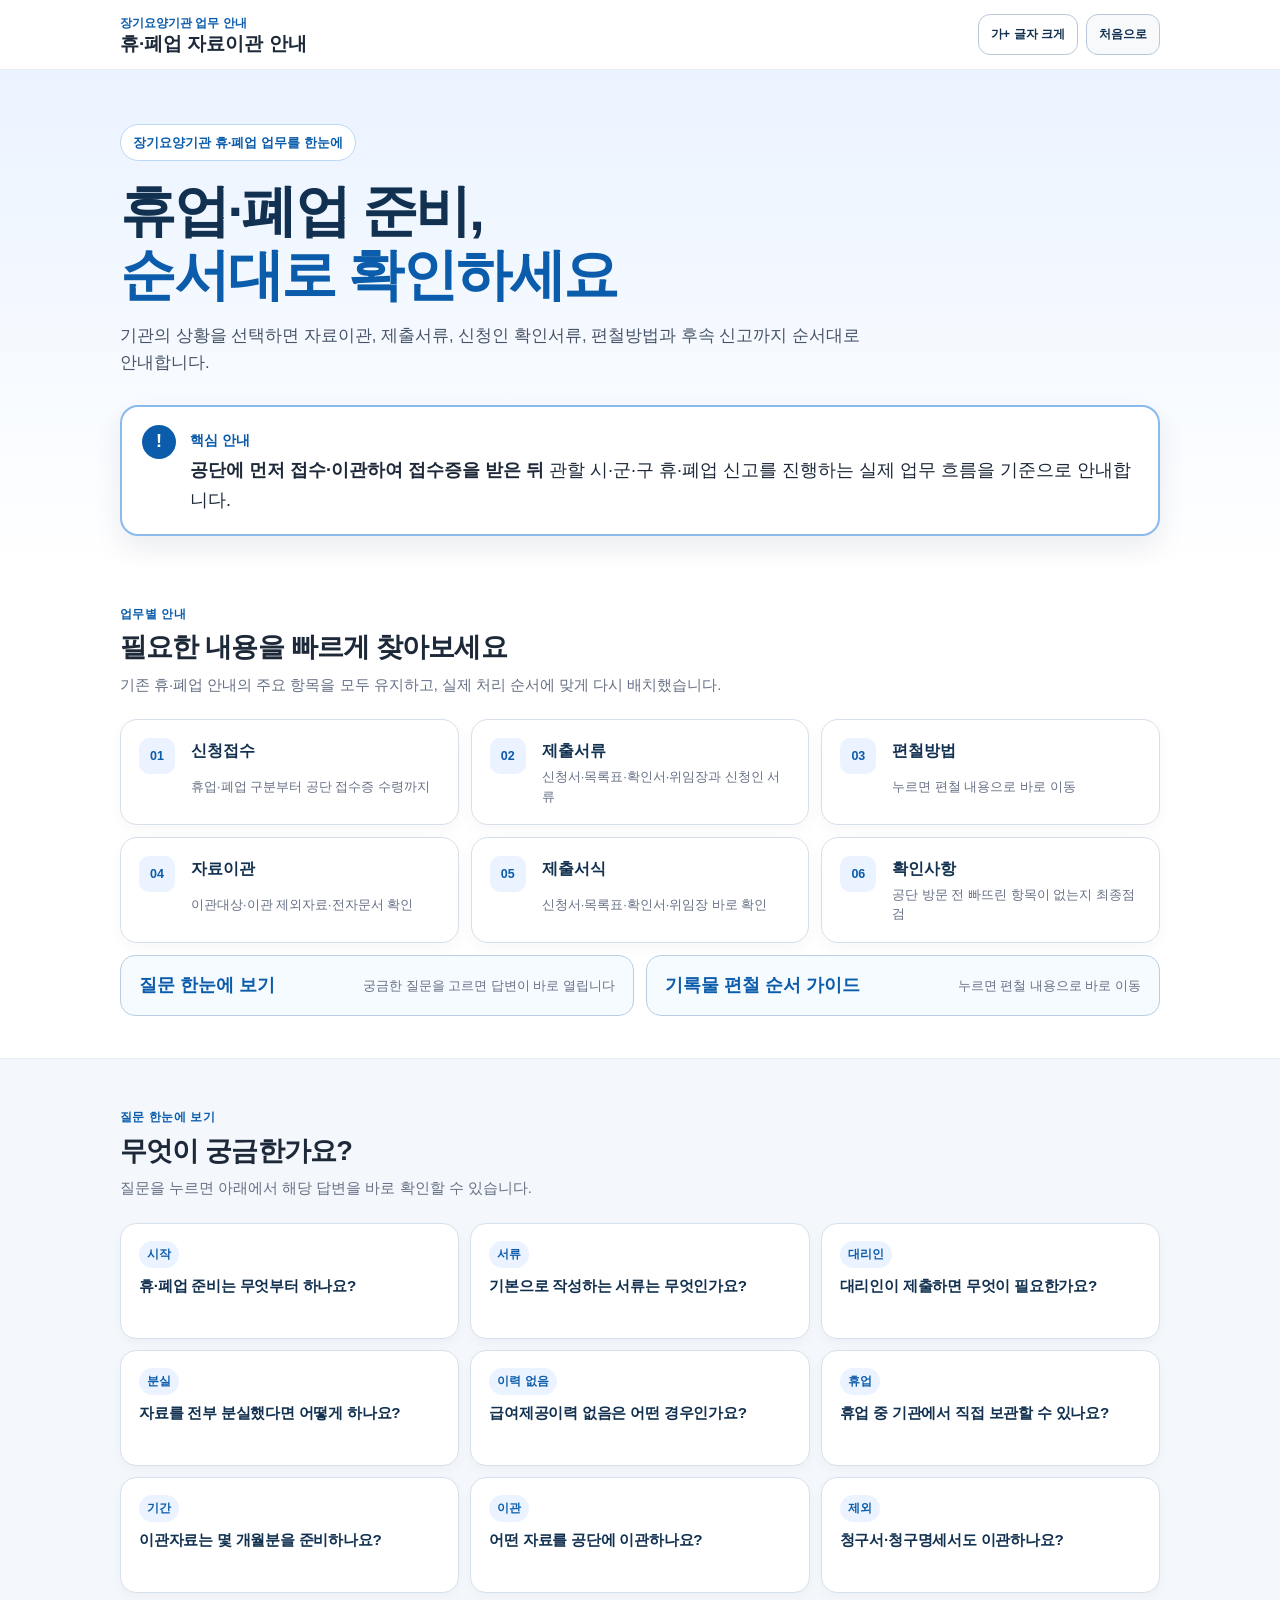
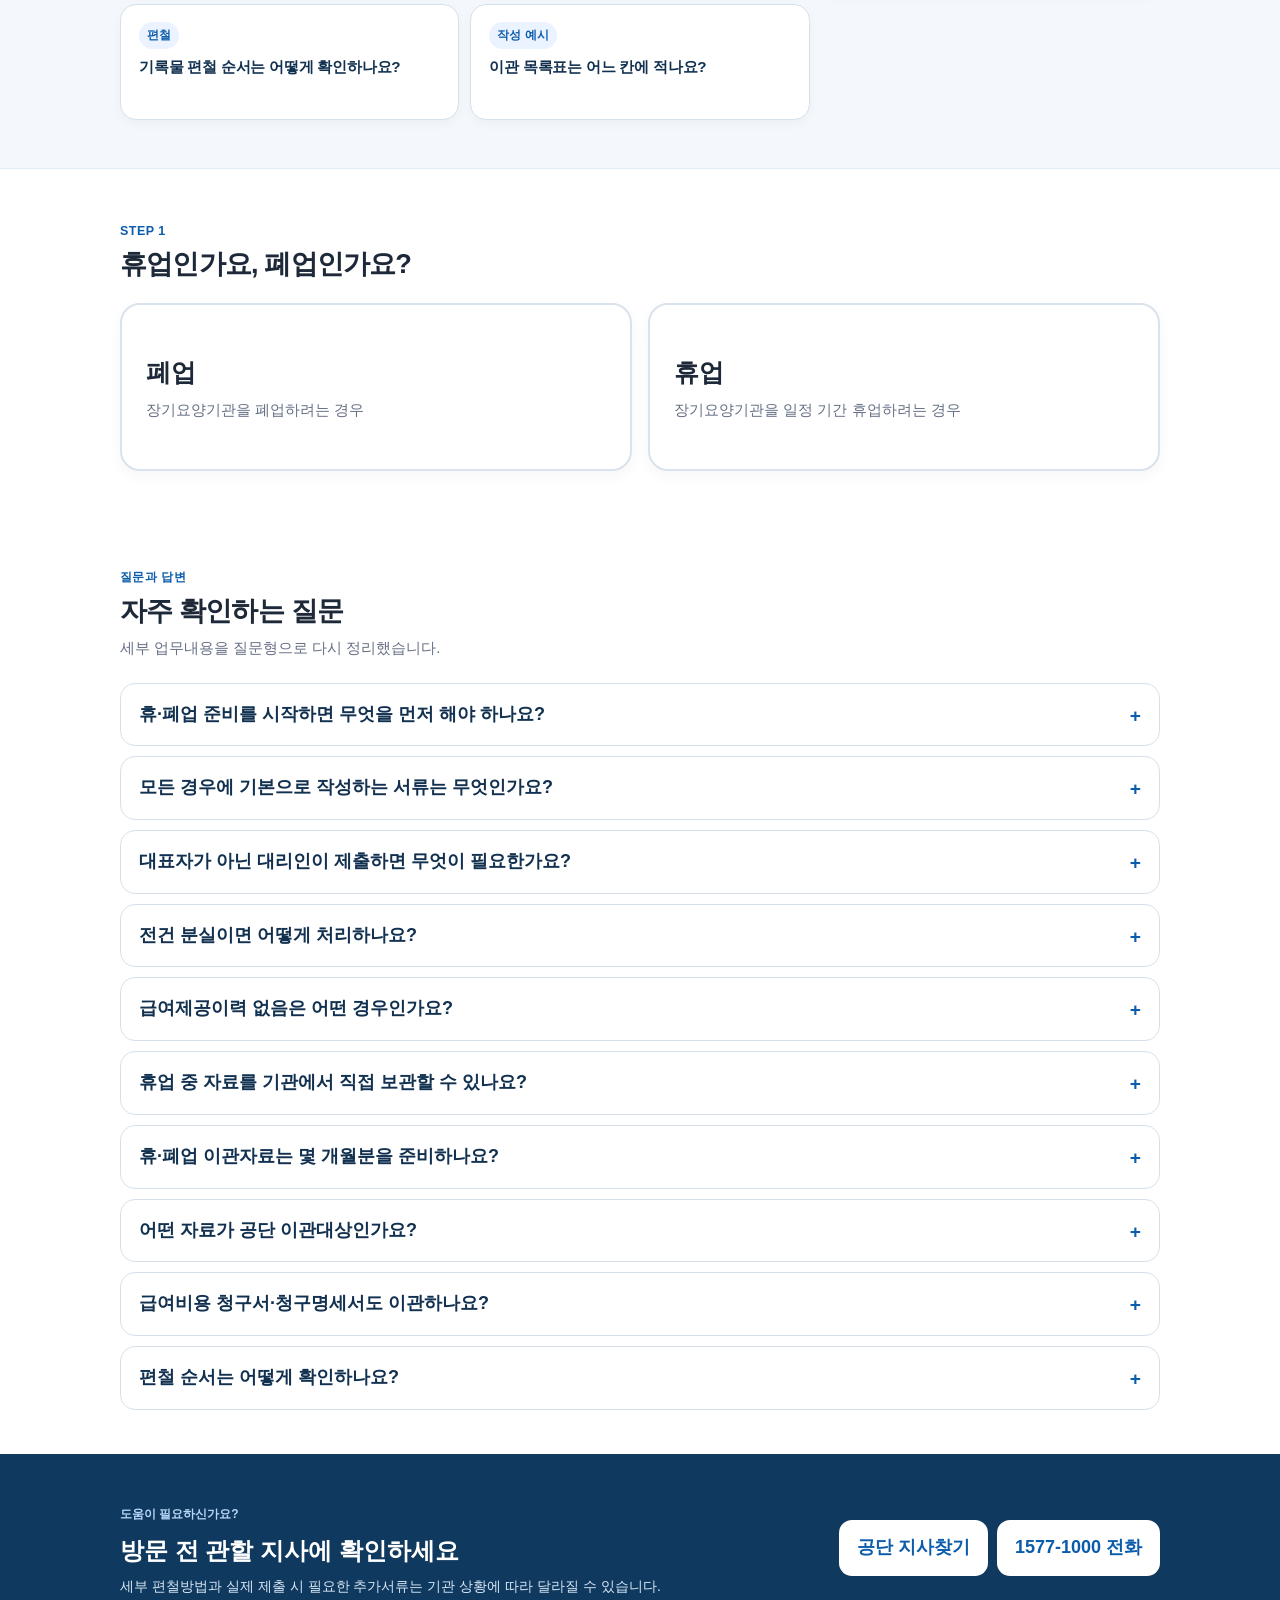
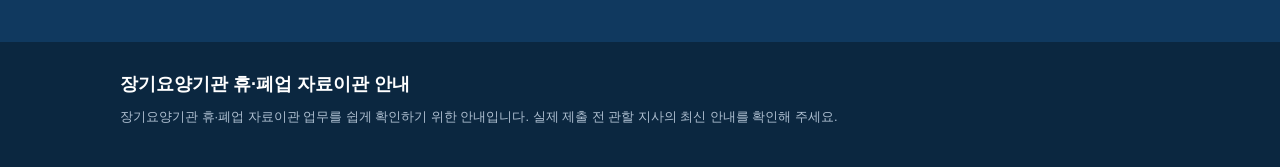
==== commit 01e507bf: "Add files via upload" ====
--- a/index.html
+++ b/index.html
@@ -6,7 +6,7 @@
   <meta name="theme-color" content="#0b5cab" />
   <meta name="description" content="장기요양기관 휴업·폐업 자료이관 절차를 쉽게 확인하는 안내 사이트" />
   <title>장기요양기관 휴·폐업 안내</title>
-  <link rel="stylesheet" href="styles-v27.css?v=27" />
+  <link rel="stylesheet" href="styles-v30.css?v=30" />
   <link rel="manifest" href="manifest.json" />
   <link rel="icon" href="icons/icon-192.png" />
 </head>
@@ -31,7 +31,7 @@
       <div class="shell">
         <span class="hero-chip">장기요양기관 휴·폐업 업무를 한눈에</span>
         <h2>휴업·폐업 준비,<br><strong>순서대로 확인하세요</strong></h2>
-        <p class="hero-text">기관의 상황을 선택하면 자료이관, 제출서류, 신청인 확인서류, 편철방법과 후속 신고까지 순서대로 안내합니다.</p>
+        <p class="hero-text">기관의 상황을 선택하면 자료이관, 제출서류, 신청인 확인서류, 편철방법과 후속 신고까지 <span class="no-break">순서대로</span> 안내합니다.</p>
 
         <div class="core-alert">
           <span class="alert-icon" aria-hidden="true">!</span>
@@ -79,6 +79,7 @@
           <a href="#faq-loss" class="question-overview-card"><b>분실</b><strong>자료를 전부 분실했다면 어떻게 하나요?</strong></a>
           <a href="#faq-no-history" class="question-overview-card"><b>이력 없음</b><strong>급여제공이력 없음은 어떤 경우인가요?</strong></a>
           <a href="#faq-self-storage" class="question-overview-card"><b>휴업</b><strong>휴업 중 기관에서 직접 보관할 수 있나요?</strong></a>
+          <a href="#faq-period" class="question-overview-card"><b>기간</b><strong>이관자료는 몇 개월분을 준비하나요?</strong></a>
           <a href="#faq-transfer" class="question-overview-card"><b>이관</b><strong>어떤 자료를 공단에 이관하나요?</strong></a>
           <a href="#faq-exclusion" class="question-overview-card"><b>제외</b><strong>청구서·청구명세서도 이관하나요?</strong></a>
           <a href="#faq-binding" class="question-overview-card"><b>편철</b><strong>기록물 편철 순서는 어떻게 확인하나요?</strong></a>
@@ -186,7 +187,7 @@
           <div class="simple-plus">+</div>
           <div class="simple-doc"><b>2. 이관 목록표</b><span>모든 경우 기본으로 작성합니다.</span></div>
         </div>
-        <p class="simple-doc-note"><b>분실·훼손 자료가 있으면</b> 분실 및 훼손 목록표를 추가로 작성합니다. 확인서·위임장 등은 해당되는 경우에만 준비합니다.</p>
+        <p class="simple-doc-note"><b>분실·훼손 자료가 있으면</b> 분실 및 훼손 목록표를 추가로 작성합니다. 확인서는 분실·훼손, 급여제공내역 없음 또는 기타 사유에 해당하는 경우 작성하고, 위임장은 대리인이 신청하는 경우 준비합니다.</p>
 
         <div class="selected-doc-box">
           <h3 id="selectedDocTitle">선택한 유형의 준비서류</h3>
@@ -195,7 +196,7 @@
         <div class="doc-help hidden" id="docHelp"></div>
 
         <div class="caution-line">
-          <strong>확인서</strong>는 전건 분실 또는 급여제공이력 없음에 해당할 때 함께 작성합니다.
+          <strong>확인서</strong>는 이관자료의 <b>분실, 훼손, 급여제공내역 없음 또는 기타 사유</b>에 해당하는 경우 작성합니다. 분실·훼손은 각각 <b>일부 또는 전부</b>를 구분해 표시하고, 해당 사유나 내용을 작성합니다.
         </div>
 
         <div class="applicant-box" id="applicantDocs">
@@ -258,7 +259,7 @@
           <a class="form-card" href="forms/confirmation.html" target="_blank" rel="noopener">
             <span>별지 제2호</span>
             <strong>확인서</strong>
-            <p>전건 분실 또는 급여제공이력 없음에 해당할 때 작성합니다.</p>
+            <p>분실·훼손, 급여제공내역 없음 또는 기타 사유에 해당할 때 작성합니다.</p>
             <b>바로 보기 · 인쇄 →</b>
           </a>
         </div>
@@ -326,6 +327,15 @@
           <h2>어떤 기록물을 확인해야 하나요?</h2>
         </div>
 
+        <div class="record-period-guide">
+          <span class="record-period-icon" aria-hidden="true">61</span>
+          <div>
+            <strong>이관자료는 기준월을 포함해 총 61개월분을 준비합니다</strong>
+            <p>휴·폐업일이 속한 달을 기준월로 하여, <b>5년 전 같은 달부터 기준월까지</b>의 자료를 확인합니다. 시작월과 종료월을 모두 포함하므로 총 61개월입니다.</p>
+            <div class="record-period-example"><b>계산 예시</b> 2026년 9월이 기준월이면 2021년 9월부터 2026년 9월까지의 자료를 준비합니다.</div>
+          </div>
+        </div>
+
         <div class="service-record-note">
           <strong>장기요양기관의 급여종류에 따라 확인할 자료가 조금씩 다릅니다.</strong>
           <p>장기요양기관의 급여종류에 따라 공통서류와 수급자별 편철자료가 다릅니다. 아래 편철 가이드에서 운영연도와 급여종류를 선택하면 실제 편철 구조에 맞춰 확인할 수 있습니다.</p>
@@ -488,11 +498,12 @@
         </div>
         <div class="faq-list">
           <details id="faq-start"><summary>휴·폐업 준비를 시작하면 무엇을 먼저 해야 하나요?</summary><p>실무상 공단에 자료이관 또는 해당 유형의 접수를 진행해 접수증을 받은 뒤, 그 접수증을 포함하여 관할 시·군·구 휴·폐업 신고를 진행합니다. 기관이 아직 급여제공 중인 경우에는 기존 자료를 일부이관하고, 급여제공 종료 후 새로 발생한 자료를 추가 이관하여 이관완료로 처리합니다.</p></details>
-          <details id="faq-basic-docs"><summary>모든 경우에 기본으로 작성하는 서류는 무엇인가요?</summary><p>공단이관·자체보관 신청서와 이관 목록표를 기본으로 작성합니다. 분실·훼손 자료가 있으면 분실 및 훼손 목록표를 추가하고, 전건 분실 또는 급여제공이력 없음에 해당하면 확인서를 함께 작성합니다.</p></details>
+          <details id="faq-basic-docs"><summary>모든 경우에 기본으로 작성하는 서류는 무엇인가요?</summary><p>공단이관·자체보관 신청서와 이관 목록표를 기본으로 작성합니다. 분실·훼손 자료가 있으면 분실 및 훼손 목록표를 추가합니다. 확인서는 분실·훼손, 급여제공내역 없음 또는 기타 사유에 해당할 때 작성하며, 분실·훼손은 일부 또는 전부를 구분해 표시합니다.</p></details>
           <details id="faq-agent"><summary>대표자가 아닌 대리인이 제출하면 무엇이 필요한가요?</summary><p>위임장을 작성해야 합니다. 개인기관과 법인기관은 위임장에 사용하는 인감 및 확인서류가 다르므로 ‘신청인 서류’에서 대표자/대리인과 개인/법인을 선택해 확인하세요.</p></details>
           <details id="faq-loss"><summary>전건 분실이면 어떻게 처리하나요?</summary><p>신청서, 이관 목록표, 분실 및 훼손 목록표, 확인서를 작성합니다. 확인서에는 분실·훼손된 자료와 경위를 기재합니다. 자료 기록·관리 또는 이관 의무 위반이 인정되는 경우 과태료가 부과될 수 있습니다.</p></details>
           <details id="faq-no-history"><summary>급여제공이력 없음은 어떤 경우인가요?</summary><p>최근 5년간 장기요양급여 제공이력이 없거나, 휴업 후 새로운 급여제공이력 없이 폐업을 신고하는 경우입니다. 신청서, 이관 목록표, 확인서를 작성하며 확인서에는 급여제공내역이 없다는 내용을 기재합니다.</p></details>
           <details id="faq-self-storage"><summary>휴업 중 자료를 기관에서 직접 보관할 수 있나요?</summary><p>휴업기관은 휴업 예정일 전에 자체보관을 신청하고 공단의 허가를 받은 경우에 자체보관할 수 있습니다. 신청서에는 보관기간, 보관장소, 보관책임자와 연락처를 작성합니다.</p></details>
+          <details id="faq-period"><summary>휴·폐업 이관자료는 몇 개월분을 준비하나요?</summary><p>휴·폐업일이 속한 기준월을 포함하여 총 61개월분을 준비합니다. 기준월로부터 5년 전 같은 달부터 기준월까지 시작월과 종료월을 모두 포함해 계산합니다. 예를 들어 2026년 9월이 기준월이면 2021년 9월부터 2026년 9월까지입니다.</p></details>
           <details id="faq-transfer"><summary>어떤 자료가 공단 이관대상인가요?</summary><p>장기요양급여 계약 관련 서류, 급여제공기록지 등 급여비용 산정 관련 서류, 방문간호지시서(해당 기관), 급여비용 명세서 부본 또는 본인부담금수납대장, 관련 전자문서를 확인합니다.</p></details>
           <details id="faq-exclusion"><summary>급여비용 청구서·청구명세서도 이관하나요?</summary><p>보존자료에는 포함되지만 휴·폐업 시 공단 이관 대상에서는 제외됩니다. 이관 대상과 기관 자체 보존대상을 혼동하지 않도록 구분하세요.</p></details>
           <details id="faq-binding"><summary>편철 순서는 어떻게 확인하나요?</summary><p>운영연도와 급여종류를 복수로 선택한 뒤 ‘편철 구조 확인하기’를 누르면 급여종류별 정리 순서를 확인할 수 있습니다.</p></details>
@@ -531,7 +542,7 @@
       caches.keys().then(keys => Promise.all(keys.filter(k => k.startsWith('hyupeup-guide-')).map(k => caches.delete(k)))).catch(()=>{});
     }
   </script>
-  <script src="app-v27.js?v=27"></script>
+  <script src="app-v30.js?v=30"></script>
 
   <div class="form-modal hidden" id="formModal" role="dialog" aria-modal="true" aria-labelledby="formModalTitle">
     <div class="form-modal-backdrop" data-form-close></div>
--- a/styles-v30.css
+++ b/styles-v30.css
@@ -0,0 +1,216 @@
+:root{
+  --blue:#0b5cab;--blue2:#eaf3ff;--navy:#123150;--sky:#f4f8fc;--text:#1d2939;--muted:#667085;
+  --line:#d7e0ea;--white:#fff;--green:#087a55;--green-bg:#eaf8f2;--orange:#a24b00;--orange-bg:#fff3e7;
+  --shadow:0 12px 30px rgba(16,24,40,.08);--radius:20px;--font:18px;
+}
+*{box-sizing:border-box}html{scroll-behavior:smooth}body{margin:0;font-family:-apple-system,BlinkMacSystemFont,"Apple SD Gothic Neo","Noto Sans KR","Segoe UI",sans-serif;color:var(--text);font-size:var(--font);line-height:1.65;background:#fff}.large-text{--font:21px}.shell{width:min(1040px,calc(100% - 32px));margin:0 auto}.skip{position:absolute;left:-9999px}.skip:focus{left:12px;top:12px;background:#000;color:#fff;padding:8px 12px;z-index:1000}.site-header{position:sticky;top:0;z-index:30;background:rgba(255,255,255,.96);backdrop-filter:blur(10px);border-bottom:1px solid #e8edf3}.header-row{display:flex;align-items:center;justify-content:space-between;gap:16px;padding:13px 0}.overline{margin:0;color:var(--blue);font-size:.76rem;font-weight:800}.site-header h1{margin:0;font-size:1.18rem;line-height:1.2}.header-actions{display:flex;gap:8px}.utility-btn{border:1px solid #b8c7d9;background:#fff;color:var(--navy);font:inherit;font-size:.78rem;font-weight:750;padding:9px 12px;border-radius:12px}.utility-btn.ghost{background:#f7f9fb}.hero{padding:54px 0 32px;background:linear-gradient(180deg,#eaf3ff 0%,#fff 100%)}.hero-chip{display:inline-block;background:#fff;color:var(--blue);font-weight:800;font-size:.82rem;padding:7px 12px;border-radius:999px;border:1px solid #bcd7f5}.hero h2{font-size:clamp(2rem,7vw,3.5rem);line-height:1.13;letter-spacing:-.04em;margin:18px 0 16px;color:var(--navy)}.hero h2 strong{color:var(--blue)}.hero-text{max-width:650px;margin:0;color:#475467;font-size:1.04rem}.core-alert{margin-top:28px;display:flex;gap:14px;align-items:flex-start;background:#fff;border:2px solid #8bb9ec;border-radius:18px;padding:18px 20px;box-shadow:var(--shadow)}.alert-icon{width:34px;height:34px;flex:0 0 34px;border-radius:50%;display:grid;place-items:center;background:var(--blue);color:#fff;font-weight:900}.core-alert strong{color:var(--blue);font-size:.9rem}.core-alert p{margin:2px 0 0}.selector-section,.content{padding:52px 0}.soft{background:var(--sky)}.section-heading{margin-bottom:22px}.section-heading>span{display:block;color:var(--blue);font-size:.78rem;font-weight:900;letter-spacing:.04em;margin-bottom:5px}.section-heading h2{font-size:1.7rem;line-height:1.3;letter-spacing:-.03em;margin:0}.section-heading p{margin:8px 0 0;color:var(--muted);font-size:.92rem}.big-choice-grid{display:grid;grid-template-columns:1fr 1fr;gap:16px}.big-choice{appearance:none;text-align:left;border:2px solid #d9e3ee;background:#fff;border-radius:20px;padding:24px;min-height:168px;font:inherit;color:inherit;cursor:pointer;box-shadow:0 5px 16px rgba(15,23,42,.04);transition:.15s}.big-choice:hover,.big-choice:focus-visible{transform:translateY(-2px);border-color:var(--blue);outline:none}.big-choice.selected{border-color:var(--blue);background:var(--blue2)}.choice-icon{display:inline-block;font-size:.72rem;font-weight:900;color:var(--blue);background:var(--blue2);padding:5px 9px;border-radius:999px;margin-bottom:15px}.big-choice strong{display:block;font-size:1.55rem}.big-choice small{display:block;color:var(--muted);margin-top:4px}.type-grid{display:grid;grid-template-columns:repeat(2,1fr);gap:14px}.type-card{border:1px solid #d6e0eb;background:#fff;border-radius:18px;padding:20px;text-align:left;font:inherit;color:inherit;cursor:pointer;min-height:150px}.type-card:hover,.type-card:focus-visible{outline:none;border:2px solid var(--blue);padding:19px}.type-card.selected{border:2px solid var(--blue);padding:19px;box-shadow:var(--shadow)}.type-card strong{display:block;font-size:1.15rem;color:var(--navy)}.type-card p{margin:7px 0 0;color:var(--muted);font-size:.88rem;line-height:1.5}.type-card .tag{display:inline-block;margin-bottom:9px;background:#eef4fb;color:#315f8f;padding:4px 8px;border-radius:999px;font-size:.7rem;font-weight:850}.hidden{display:none!important}.result-wrap{padding:22px 0 0}.result-summary{display:flex;justify-content:space-between;gap:16px;align-items:center;padding:22px 24px;border:2px solid #a9c9ec;background:#f7fbff;border-radius:20px}.result-label{font-size:.76rem;font-weight:800;color:var(--blue)}.result-summary h2{margin:2px 0 2px;font-size:1.4rem;color:var(--navy)}.result-summary p{margin:0;color:var(--muted);font-size:.9rem}.change-btn{white-space:nowrap;border:1px solid #9db6cf;background:#fff;color:var(--navy);font:inherit;font-size:.8rem;font-weight:800;padding:10px 13px;border-radius:12px}.jump-nav{display:grid;grid-template-columns:repeat(6,1fr);gap:8px;margin:16px 0}.jump-nav button{border:1px solid #d8e1eb;background:#fff;border-radius:12px;padding:12px 6px;font:inherit;font-size:.75rem;font-weight:750;color:#344054}.flow-list{display:flex;flex-direction:column;gap:12px}.flow-item{display:grid;grid-template-columns:54px 1fr;gap:14px;align-items:start;background:#fff;border:1px solid var(--line);border-radius:18px;padding:18px}.flow-num{width:44px;height:44px;border-radius:14px;background:var(--blue);color:#fff;display:grid;place-items:center;font-weight:900}.flow-item h3{margin:0 0 4px;font-size:1.1rem}.flow-item p{margin:0;color:var(--muted);font-size:.9rem}.tip-box{margin-top:16px;background:var(--orange-bg);color:#6e3600;border-radius:16px;padding:16px 18px;font-size:.9rem}.legal-detail{margin-top:12px;background:#fff5f5;border:2px solid #e8a0a0;border-radius:16px;padding:18px 20px;color:#6b2020}.legal-detail>strong{display:block;font-size:1.05rem;margin-bottom:7px}.legal-detail p{margin:7px 0;font-size:.88rem}.legal-detail .small{color:#7a4a4a;font-size:.8rem}.common-docs{display:grid;grid-template-columns:1fr auto 1fr;align-items:center;gap:14px}.doc-card{border-radius:20px;padding:22px;min-height:166px}.doc-card.primary{background:#0b5cab;color:#fff}.doc-card.secondary{background:#fff;border:2px solid #9dc1e8}.doc-no{font-size:.75rem;font-weight:850;opacity:.85}.doc-card h3{margin:8px 0 4px;font-size:1.2rem}.doc-card p{margin:0;font-size:.88rem}.plus{font-size:1.8rem;font-weight:700;color:#7190ae}.selected-doc-box{margin-top:18px;background:#fff;border:1px solid var(--line);border-radius:18px;padding:20px}.selected-doc-box h3{margin:0 0 10px}.selected-doc-box ul{margin:0;padding-left:1.2em}.selected-doc-box li{margin:5px 0}.caution-line{margin-top:12px;padding:14px 16px;background:#fff8eb;border-left:5px solid #f0a44b;border-radius:12px;font-size:.88rem}.forms-grid{display:grid;grid-template-columns:repeat(3,1fr);gap:14px}.form-card{display:block;text-decoration:none;color:inherit;border:1px solid var(--line);border-radius:18px;padding:20px;background:#fff;min-height:208px}.form-card:hover{border-color:var(--blue)}.form-card>span{display:inline-block;background:var(--blue2);color:var(--blue);font-size:.72rem;font-weight:850;padding:4px 8px;border-radius:999px}.form-card strong{display:block;font-size:1.12rem;margin:10px 0 6px}.form-card p{font-size:.86rem;color:var(--muted);margin:0 0 18px}.form-card b{font-size:.82rem;color:var(--blue)}.form-card.muted{background:#fafbfc}.form-card.muted b{color:#667085}.record-grid{display:grid;grid-template-columns:1fr 1fr;gap:12px}.record-grid article{background:#fff;border:1px solid var(--line);border-radius:18px;padding:20px}.record-grid article>b{color:var(--blue);font-size:.75rem}.record-grid h3{font-size:1.02rem;margin:7px 0 5px}.record-grid p{margin:0;color:var(--muted);font-size:.86rem}.details{margin-top:16px;border:1px solid var(--line);border-radius:16px;background:#fff;overflow:hidden}.details summary{cursor:pointer;font-weight:800;padding:16px 18px}.details div{padding:0 18px 16px;color:var(--muted);font-size:.9rem}.details p{margin:0}.binding-box{display:grid;grid-template-columns:1fr 1fr auto;gap:12px;align-items:end;background:#f8fafc;border:1px solid var(--line);border-radius:18px;padding:18px}.field label{display:block;font-size:.8rem;font-weight:800;margin-bottom:6px}.field select{width:100%;font:inherit;font-size:.9rem;padding:12px;border:1px solid #b9c8d8;border-radius:12px;background:#fff}.make-label{border:0;background:var(--blue);color:#fff;font:inherit;font-size:.85rem;font-weight:850;padding:13px 17px;border-radius:12px}.label-result{margin-top:16px;border:2px dashed #8caeca;border-radius:16px;padding:20px;background:#f7fbff}.label-result strong{font-size:1.25rem;color:var(--navy)}.label-result ol{margin-bottom:0}.check-list{display:flex;flex-direction:column;gap:9px}.check-row{display:flex;gap:12px;align-items:flex-start;background:#fff;border:1px solid var(--line);border-radius:14px;padding:14px 16px}.check-row input{width:24px;height:24px;flex:0 0 24px;margin-top:2px;accent-color:var(--blue)}.check-row label{cursor:pointer}.clear-checks{margin-top:14px;border:1px solid #c6d2de;background:#fff;color:#475467;font:inherit;font-size:.8rem;font-weight:750;padding:10px 13px;border-radius:12px}.contact{padding:44px 0;background:#10395f;color:#fff}.contact-inner{display:flex;align-items:center;justify-content:space-between;gap:20px}.contact span{font-size:.75rem;font-weight:850;color:#b7d7f8}.contact h2{margin:4px 0;font-size:1.5rem}.contact p{margin:0;color:#d7e7f6;font-size:.88rem}.contact a{white-space:nowrap;text-decoration:none;background:#fff;color:#0b5cab;font-weight:850;padding:13px 18px;border-radius:13px}footer{padding:28px 0 40px;background:#0b2740;color:#d3deea}footer strong{color:#fff}footer p{max-width:720px;margin:6px 0 0;font-size:.8rem;color:#aebfd0}
+@media(max-width:760px){.shell{width:min(100% - 24px,1040px)}.header-row{align-items:flex-start}.header-actions{flex-direction:column;gap:5px}.utility-btn{padding:7px 9px;font-size:.68rem}.hero{padding-top:38px}.core-alert{padding:16px}.big-choice-grid,.type-grid,.forms-grid,.record-grid{grid-template-columns:1fr}.big-choice{min-height:138px}.type-card{min-height:auto}.jump-nav{grid-template-columns:repeat(3,1fr)}.common-docs{grid-template-columns:1fr}.plus{text-align:center;line-height:1}.binding-box{grid-template-columns:1fr}.contact-inner{align-items:flex-start;flex-direction:column}.contact a{width:100%;text-align:center}.result-summary{align-items:flex-start;flex-direction:column}.change-btn{align-self:flex-end}}
+@media(max-width:430px){body{font-size:17px}.large-text{--font:20px}.hero h2{font-size:2.25rem}.section-heading h2{font-size:1.48rem}.jump-nav{grid-template-columns:repeat(2,1fr)}.flow-item{grid-template-columns:46px 1fr;padding:15px}.flow-num{width:38px;height:38px}.choice-icon{margin-bottom:10px}}
+.situation-help{margin:0 0 14px;background:#eef7ff;border:1px solid #9fc6ee;border-radius:16px;padding:16px 18px;color:#173a5e}.situation-help strong{display:block;color:#0b5cab;margin-bottom:5px}.situation-help p{margin:0;font-size:.9rem;line-height:1.6}.doc-help{margin-top:12px;background:#f5f9ff;border:1px solid #b6cee7;border-radius:14px;padding:15px 17px;color:#294766}.doc-help strong{display:block;color:#0b5cab;margin-bottom:5px}.doc-help p{margin:0;font-size:.88rem;line-height:1.6}.mini-details{margin-top:12px;border-top:1px solid #e1adad;padding-top:10px}.mini-details summary{cursor:pointer;font-weight:800;color:#7a2020}.mini-details div{padding-top:8px}.mini-details p{margin:6px 0}
+.binding-rule{margin-bottom:16px;padding:18px 20px;background:#eef6ff;border:1px solid #a9caeb;border-radius:18px}.binding-rule>strong{display:block;color:var(--blue);margin-bottom:10px}.binding-rule-steps{display:flex;align-items:center;gap:8px;flex-wrap:wrap}.binding-rule-steps span{background:#fff;border:1px solid #c4d8ec;border-radius:999px;padding:7px 11px;font-size:.82rem;font-weight:800;color:#274d73}.binding-rule-steps b{color:#7190ae}.binding-rule p{margin:10px 0 0;color:#50657a;font-size:.86rem}.exclude-box{margin-top:16px;display:flex;gap:14px;align-items:flex-start;padding:18px 20px;background:#fff8eb;border:1px solid #edc889;border-radius:16px}.exclude-badge{flex:0 0 auto;background:#a24b00;color:#fff;border-radius:999px;padding:5px 9px;font-size:.72rem;font-weight:900}.exclude-box strong{display:block;color:#713700}.exclude-box p{margin:4px 0 0;color:#79512c;font-size:.85rem}.record-note{margin-top:14px;background:#eef7ff;border-left:5px solid var(--blue);border-radius:12px;padding:15px 17px}.record-note strong{display:block;color:var(--blue);margin-bottom:4px}.record-note p{margin:0;font-size:.86rem;color:#35536e}.label-result{border-style:solid}.label-head>span{display:block;color:var(--blue);font-size:.75rem;font-weight:900}.label-head>strong{display:block}.label-head p{margin:5px 0 0;color:#526b82;font-size:.87rem}.service-guide{list-style:none;padding:0;margin:18px 0 0;display:flex;flex-direction:column;gap:10px}.guide-row{display:grid;grid-template-columns:42px 1fr;gap:12px;align-items:flex-start;background:#fff;border:1px solid #d5e2ef;border-radius:14px;padding:14px}.guide-no{width:34px;height:34px;display:grid;place-items:center;background:var(--blue);color:#fff;border-radius:10px;font-weight:900}.guide-row strong{display:block;font-size:1rem}.guide-row p{margin:2px 0 0;color:var(--muted);font-size:.84rem}.service-alert{margin-top:12px;background:#eef8f4;border:1px solid #9fd0bd;border-radius:14px;padding:14px 16px;color:#245946}.service-alert strong{color:#087a55}.service-alert p,.label-finish p{margin:3px 0 0;font-size:.84rem}.label-finish{margin-top:12px;background:#f2f4f7;border-radius:14px;padding:14px 16px}.binding-details{margin-top:12px}@media(max-width:760px){.binding-rule-steps{align-items:flex-start}.binding-rule-steps b{display:none}.exclude-box{flex-direction:column;gap:8px}}
+
+/* v8: simpler document guide */
+.simple-docs{display:grid;grid-template-columns:1fr auto 1fr;gap:12px;align-items:center;margin-top:6px}.simple-doc{background:#fff;border:2px solid #b6cee7;border-radius:18px;padding:18px 20px;min-height:90px;display:flex;flex-direction:column;justify-content:center}.simple-doc b{display:block;font-size:1.15rem;color:var(--navy);margin-bottom:5px}.simple-doc span{color:var(--muted);font-size:.88rem}.simple-plus{font-size:1.7rem;font-weight:900;color:#7896b4;text-align:center}.simple-doc-note{margin:10px 0 0;color:#526b82;font-size:.86rem}.inline-doc-link{color:var(--blue);font-weight:800;text-underline-offset:3px}.inline-doc-link:hover{text-decoration-thickness:2px}
+
+/* v8: multi-select binding guide */
+.binding-select-panel{background:#f8fafc;border:1px solid var(--line);border-radius:20px;padding:20px}.binding-select-group+.binding-select-group{margin-top:22px}.binding-select-head{display:flex;align-items:center;justify-content:space-between;gap:12px;margin-bottom:11px}.binding-select-head>div{display:flex;align-items:center;gap:7px;flex-wrap:wrap}.binding-select-head strong{font-size:1.02rem;color:var(--navy)}.binding-select-head small{font-size:.73rem;color:#667085;background:#eef2f6;border-radius:999px;padding:4px 7px}.mini-clear{border:1px solid #bcc9d6;background:#fff;color:#475467;border-radius:10px;padding:7px 10px;font:inherit;font-size:.75rem;font-weight:800}.choice-chip-grid{display:grid;grid-template-columns:repeat(3,1fr);gap:9px}.service-chips{grid-template-columns:repeat(2,1fr)}.choice-chip{position:relative;cursor:pointer}.choice-chip input{position:absolute;opacity:0;pointer-events:none}.choice-chip span{display:flex;min-height:48px;align-items:center;justify-content:center;text-align:center;border:1.5px solid #bdcbd8;background:#fff;border-radius:12px;padding:10px 9px;font-size:.87rem;font-weight:780;color:#344054;transition:.15s}.choice-chip input:checked+span{border-color:var(--blue);background:#eaf4ff;color:#0b5cab;box-shadow:inset 0 0 0 1px var(--blue)}.choice-chip input:focus-visible+span{outline:3px solid rgba(11,92,171,.25);outline-offset:2px}.make-label.wide{width:100%;margin-top:20px;min-height:50px;font-size:.95rem}.binding-error{margin-top:10px;background:#fff1f1;border:1px solid #e5a7a7;color:#8a2626;border-radius:12px;padding:11px 13px;font-size:.86rem;font-weight:750}.binding-results{margin-top:16px;display:flex;flex-direction:column;gap:14px}.binding-result-summary{background:#eef7ff;border:1px solid #a9caeb;border-radius:15px;padding:14px 16px}.binding-result-summary b{color:var(--blue)}.binding-result-summary p{margin:3px 0 0;color:#526b82;font-size:.84rem}.binding-result-card{border:2px solid #c4d8ec;border-radius:18px;padding:18px;background:#f8fbff}.binding-result-card .guide-note{margin:10px 0 0;color:#526b82;font-size:.86rem}.binding-result-card .service-guide{margin-top:14px}
+
+@media(max-width:760px){.simple-docs{grid-template-columns:1fr}.simple-plus{line-height:1}.choice-chip-grid,.service-chips{grid-template-columns:repeat(2,1fr)}}
+@media(max-width:430px){.choice-chip-grid,.service-chips{grid-template-columns:1fr 1fr}.choice-chip span{min-height:52px;font-size:.86rem}.binding-select-panel{padding:16px}.binding-select-head{align-items:flex-start}.simple-doc{min-height:auto}}
+
+/* v10: 신청인·대리인 안내 */
+.jump-nav{grid-template-columns:repeat(7,1fr)}
+.applicant-box{margin-top:28px;padding:24px;background:#fff;border:1px solid var(--line);border-radius:20px;box-shadow:0 7px 18px rgba(16,24,40,.04)}
+.section-heading.compact{margin-bottom:18px}.section-heading.compact h2{font-size:1.35rem}
+.applicant-step{padding:14px 0;border-top:1px solid #e6ebf1}.applicant-step:first-of-type{border-top:0}.applicant-step>strong{display:block;margin-bottom:10px;color:var(--navy)}
+.segmented{display:grid;grid-template-columns:1fr 1fr;gap:10px}.segmented button{border:1px solid #bcccdc;background:#fff;border-radius:14px;padding:14px 12px;font:inherit;font-weight:800;color:#344054;cursor:pointer}.segmented button.selected{border:2px solid var(--blue);background:var(--blue2);color:var(--blue);padding:13px 11px}
+.applicant-result{margin-top:16px;border:2px solid #a9c9ec;background:#f7fbff;border-radius:16px;padding:18px}.applicant-result>strong{display:block;color:var(--navy);font-size:1.08rem}.applicant-result ul{margin:10px 0;padding-left:22px}.applicant-result li{margin:7px 0}.applicant-result p{margin:8px 0 0;color:var(--muted);font-size:.88rem}.applicant-details{margin-top:14px}
+@media(max-width:720px){.jump-nav{grid-template-columns:repeat(2,1fr)}.segmented{grid-template-columns:1fr}.big-choice{min-height:128px}.big-choice strong{font-size:1.35rem}}
+
+
+/* v11: 원본 안내 내용 보존 + 쉬운 동선 */
+.overview-section{padding:36px 0 42px;background:#fff}.overview-grid{display:grid;grid-template-columns:repeat(3,1fr);gap:12px}.overview-card{text-decoration:none;color:inherit;border:1px solid var(--line);background:#fff;border-radius:17px;padding:18px;display:grid;grid-template-columns:42px 1fr;column-gap:10px;row-gap:3px;box-shadow:0 5px 16px rgba(16,24,40,.035)}.overview-card b{grid-row:1/3;width:36px;height:36px;border-radius:10px;background:var(--blue2);color:var(--blue);display:grid;place-items:center;font-size:.78rem}.overview-card strong{color:var(--navy);font-size:1rem}.overview-card span{color:var(--muted);font-size:.8rem;line-height:1.5}.overview-card:hover{border-color:#8ab7e0;transform:translateY(-1px)}.overview-subrow{display:grid;grid-template-columns:1fr 1fr;gap:12px;margin-top:12px}.overview-wide{text-decoration:none;color:inherit;border:1px solid #b7cee4;background:#f6fbff;border-radius:15px;padding:15px 18px;display:flex;justify-content:space-between;gap:12px;align-items:center}.overview-wide strong{color:var(--blue)}.overview-wide span{font-size:.8rem;color:var(--muted);text-align:right}.applicant-plain-guide{margin-top:14px;padding:14px 16px;border-radius:14px;background:#f8fafc;border:1px solid #d9e2ec}.applicant-plain-guide strong{color:var(--navy)}.applicant-plain-guide p{margin:4px 0 0;color:var(--muted);font-size:.87rem}.service-record-note{margin-bottom:16px;padding:16px 18px;border:1px solid #abd0ee;background:#f3f9ff;border-radius:16px}.service-record-note strong{display:block;color:var(--navy)}.service-record-note p{margin:5px 0 7px;color:#49657f;font-size:.88rem}.service-record-note a{font-weight:850;color:var(--blue);text-decoration:none}.check-stage-grid{display:grid;grid-template-columns:repeat(4,1fr);gap:9px;margin-bottom:18px}.check-stage-grid>div{border:1px solid #cdd9e5;background:#fff;border-radius:13px;padding:12px 10px;display:flex;gap:8px;align-items:center}.check-stage-grid b{flex:0 0 auto;color:var(--blue);font-size:.75rem}.check-stage-grid span{font-size:.8rem;font-weight:800;color:#344054}.faq-section{padding:44px 0;background:#fff}.faq-list{display:flex;flex-direction:column;gap:10px}.faq-list details{border:1px solid var(--line);border-radius:15px;background:#fff;overflow:hidden}.faq-list summary{cursor:pointer;padding:16px 18px;font-weight:850;color:var(--navy);list-style:none}.faq-list summary::-webkit-details-marker{display:none}.faq-list summary:after{content:'+';float:right;color:var(--blue);font-size:1.2rem}.faq-list details[open] summary:after{content:'−'}.faq-list p{margin:0;padding:0 18px 17px;color:var(--muted);line-height:1.7;font-size:.88rem}.privacy-section{padding:36px 0;background:#f3f6f9;border-top:1px solid #e0e7ee}.privacy-grid{display:grid;grid-template-columns:1.2fr .8fr;gap:24px;align-items:start}.mini-kicker{font-size:.74rem;font-weight:900;color:var(--blue)}.privacy-section h2{margin:5px 0 8px;color:var(--navy);font-size:1.35rem}.privacy-section p{color:#53697e;line-height:1.65;font-size:.86rem}.privacy-items{display:grid;gap:10px}.privacy-items p{margin:0;background:#fff;border:1px solid #d8e1e9;border-radius:13px;padding:13px 15px}.contact-links{display:flex;gap:9px;flex-wrap:wrap}.contact-links a{white-space:nowrap}.footer-small{font-size:.74rem!important;color:#91a9bf!important;margin-top:10px!important}
+@media(max-width:760px){.overview-grid{grid-template-columns:1fr 1fr}.overview-subrow{grid-template-columns:1fr}.overview-wide{align-items:flex-start;flex-direction:column}.overview-wide span{text-align:left}.check-stage-grid{grid-template-columns:1fr 1fr}.privacy-grid{grid-template-columns:1fr}.contact-links{width:100%}.contact-links a{flex:1;min-width:140px}.overview-card{padding:15px}}
+@media(max-width:430px){.overview-grid{grid-template-columns:1fr}.check-stage-grid{grid-template-columns:1fr 1fr}.overview-card span{font-size:.83rem}}
+
+/* v12: 선택카드의 불필요한 보조 배지는 표시하지 않습니다. */
+.choice-icon,.type-card .tag{display:none!important}
+
+
+/* v13: 원본 편철 가이드 구조 반영 */
+.year-binding-card{background:#fff;border:1px solid #dbe5f1;border-radius:22px;padding:18px;margin:18px 0;box-shadow:0 8px 24px rgba(31,58,92,.06)}
+.year-binding-head{background:#50698a;color:#fff;border-radius:14px;padding:13px 18px;font-size:1.25rem;font-weight:800;text-align:center;margin-bottom:18px}
+.year-common,.year-service-section{border:1px solid #dbe5f1;border-radius:18px;padding:16px;margin-top:14px;background:#fbfdff}
+.year-common h4,.year-service-section h4{margin:0 0 12px;font-size:1.08rem;color:#203958}
+.year-common ul{list-style:none;padding:0;margin:0;display:grid;gap:9px}
+.year-common li{display:flex;align-items:center;gap:10px;background:#fff;border:1px solid #e2e9f2;border-radius:13px;padding:11px 12px}
+.form-code{display:inline-flex;align-items:center;justify-content:center;border-radius:9px;background:#eef4ff;color:#2b62bd;font-size:.8rem;font-weight:800;padding:4px 7px;white-space:nowrap}
+.service-doc-grid{display:grid;grid-template-columns:repeat(auto-fit,minmax(220px,1fr));gap:14px}
+.service-doc-block{border:1px solid #d8e4ee;border-radius:16px;background:#fff;padding:13px}
+.service-doc-title{display:inline-flex;align-items:center;background:#e9f8ef;color:#24784a;border:1px solid #bfe7cf;border-radius:12px;padding:9px 13px;font-weight:800;margin-bottom:12px}
+.recipient-card{border:1px dashed #cddceb;border-radius:13px;padding:12px;background:#fcfeff}
+.recipient-card>strong{color:#2d65c4;display:block;margin-bottom:8px}
+.recipient-card ul{list-style:none;padding:0;margin:0;display:grid;gap:7px}
+.recipient-card li{display:flex;gap:6px;color:#24384e;font-weight:650}
+.recipient-card li:not(.alt-line)::before{content:'-';color:#6d7e91}
+.recipient-card .alt-line{font-size:.88rem;color:#65778b;margin-top:-4px}
+.alt-arrow{color:#6d7e91}
+.recipient-placeholder{border:1px dashed #d8e2ed;border-radius:11px;padding:10px 12px;margin-top:9px;color:#2d65c4;font-weight:750;background:#fff}
+@media(max-width:640px){.year-binding-card{padding:12px;border-radius:18px}.year-common,.year-service-section{padding:12px}.service-doc-grid{grid-template-columns:1fr}.year-binding-head{font-size:1.15rem}}
+
+
+/* v14: 참고사이트 편철 결과 구조를 그대로 읽히도록 재구성 */
+.binding-result-summary,.binding-result-card,.year-binding-card,.year-common,.year-service-section,.service-doc-block,.recipient-card,.recipient-placeholder,.label-finish{display:none!important}
+.source-year-card{background:#fff;border:1px solid #dbe5f1;border-radius:24px;padding:18px;margin:18px 0;box-shadow:0 8px 24px rgba(31,58,92,.06)}
+.source-year-head{background:#50698a;color:#fff;border-radius:14px;padding:14px 18px;font-size:1.35rem;font-weight:850;text-align:center;margin-bottom:18px}
+.source-common{border:1px solid #dbe5f1;border-radius:20px;padding:16px;background:#fff}
+.source-common h4,.source-service-section h4{margin:0 0 13px;color:#203958;font-size:1.12rem}
+.source-common ul{list-style:none;margin:0;padding:0;display:grid;gap:9px}
+.source-common li{display:grid;grid-template-columns:12px auto 1fr auto;align-items:center;gap:9px;background:#fff;border:1px solid #e2e9f2;border-radius:14px;padding:12px 13px;min-height:54px}
+.source-common .dot{color:#5c91ee;font-weight:900}.source-common strong{color:#263f5f}.source-common .search-mark{font-size:1.05rem}
+.form-code.self-code{background:#f1f3f6;color:#697586}
+.source-service-section{border-top:1px solid #e4ebf3;margin-top:18px;padding-top:18px}
+.source-service-grid{display:grid;grid-template-columns:repeat(auto-fit,minmax(245px,1fr));gap:16px;align-items:start}
+.source-service-block{border:1px solid #d8e4ee;border-radius:18px;background:#fff;padding:14px;max-width:340px}
+.source-service-pill{display:inline-flex;align-items:center;gap:6px;background:#e9f8ef;color:#24784a;border:1px solid #bfe7cf;border-radius:13px;padding:10px 15px;font-weight:850;margin-bottom:14px}
+.source-recipient-card,.source-recipient-placeholder{border:1.5px dashed #cddceb;border-radius:14px;background:#fcfeff;padding:13px 14px}
+.source-recipient-card>strong,.source-recipient-placeholder{color:#2d65c4;font-weight:850}
+.source-recipient-card ul{list-style:none;margin:10px 0 0;padding:0;display:grid;gap:8px}
+.source-recipient-card li{color:#263f5f;font-weight:650}
+.source-recipient-card li:not(.alt-line)::before{content:'-';margin-right:8px;color:#6f8297}
+.source-recipient-card .alt-line{font-size:.86rem;color:#6b7d90;margin-top:-3px}
+.source-dots{text-align:center;color:#8393a6;font-size:1.35rem;line-height:1;margin:4px 0}
+.source-recipient-placeholder{padding:11px 14px}
+@media(max-width:640px){.source-year-card{padding:12px;border-radius:19px}.source-common{padding:12px}.source-common li{grid-template-columns:10px auto 1fr auto;padding:10px}.source-common strong{font-size:.94rem}.source-service-grid{grid-template-columns:1fr}.source-service-block{max-width:none}.source-year-head{font-size:1.18rem}}
+
+
+/* v15: 연도별 고시·세부사항 차이 + 편철 서식자료 연결 */
+.form-row-main{display:flex;flex-wrap:wrap;align-items:center;gap:6px 8px;min-width:0}
+.form-row-main strong{flex:1 1 100%;line-height:1.35}
+.period-badge{display:inline-flex;align-items:center;border-radius:999px;background:#fff4e8;color:#9a4b08;border:1px solid #ffd8ad;padding:3px 7px;font-size:.72rem;font-weight:800}
+.revision-note{display:inline-flex;align-items:center;border-radius:999px;background:#fff0ec;color:#b13d24;padding:3px 7px;font-size:.72rem;font-weight:850}
+.revised-form-row{border-color:#f2ccb9!important;background:#fffdfa!important}
+.form-view-btn{display:inline-flex;align-items:center;justify-content:center;white-space:nowrap;text-decoration:none;border:1px solid #aac8ef;background:#f1f7ff;color:#145fac;border-radius:10px;padding:7px 9px;font-size:.76rem;font-weight:850}
+.form-view-btn:hover{background:#e5f0ff}
+.year-revision-alert{display:flex;flex-direction:column;gap:5px;margin:-2px 0 15px;padding:12px 14px;border-radius:14px;border:1px solid #f0d09c;background:#fff9ef;color:#74501b}
+.year-revision-alert.current{border-color:#acd0ed;background:#f2f9ff;color:#315d80}
+.year-revision-alert strong{font-size:.9rem}.year-revision-alert span{font-size:.8rem;line-height:1.55}
+@media(max-width:640px){
+  .source-common li{grid-template-columns:9px auto 1fr!important;align-items:start}
+  .source-common li .form-view-btn{grid-column:3;justify-self:start;margin-top:2px}
+  .form-row-main strong{font-size:.92rem}
+  .period-badge,.revision-note{font-size:.68rem}
+}
+
+/* v18: 편철 서식은 사이트 안에서 공식 PDF를 바로 미리보기 */
+.form-view-btn{font-family:inherit;cursor:pointer}
+.form-modal{position:fixed;inset:0;z-index:9999;display:grid;place-items:center;padding:18px}
+.form-modal.hidden{display:none}
+.form-modal-backdrop{position:absolute;inset:0;background:rgba(16,31,48,.58);backdrop-filter:blur(3px)}
+.form-modal-panel{position:relative;width:min(1180px,96vw);height:min(900px,94vh);background:#fff;border-radius:22px;box-shadow:0 24px 80px rgba(8,29,53,.28);display:flex;flex-direction:column;overflow:hidden}
+.form-modal-head{display:flex;justify-content:space-between;gap:18px;align-items:flex-start;padding:18px 22px 14px;border-bottom:1px solid #dce6ef;background:#fbfdff}
+.form-modal-kicker{display:block;color:#1765ad;font-weight:850;font-size:.78rem;margin-bottom:4px}
+.form-modal-head h2{margin:0;color:#163451;font-size:1.3rem;line-height:1.3}
+.form-modal-head p{margin:5px 0 0;color:#62778b;font-size:.86rem;line-height:1.5}
+.form-modal-close{border:0;background:#eef3f8;color:#253e58;width:40px;height:40px;border-radius:12px;font-size:1.8rem;line-height:1;cursor:pointer;flex:0 0 auto}
+.form-modal-toolbar{display:flex;align-items:center;gap:9px;flex-wrap:wrap;padding:11px 22px;border-bottom:1px solid #e3ebf2;background:#fff}
+.form-toolbar-btn{display:inline-flex;align-items:center;justify-content:center;text-decoration:none;border:1px solid #a8c4df;background:#f7fbff;color:#165c9d;border-radius:10px;padding:9px 12px;font-size:.82rem;font-weight:850}
+.form-toolbar-btn.primary{background:#0f65b7;border-color:#0f65b7;color:#fff}
+.form-toolbar-note{color:#718396;font-size:.75rem;margin-left:auto}
+.form-modal-body{position:relative;flex:1;min-height:0;background:#eef3f8}
+.form-modal-body iframe{position:absolute;inset:0;width:100%;height:100%;border:0;background:#fff}
+.form-frame-fallback{position:absolute;left:50%;bottom:14px;transform:translateX(-50%);z-index:2;display:flex;gap:7px;align-items:center;padding:8px 11px;border-radius:10px;background:rgba(255,255,255,.92);border:1px solid #d7e1eb;box-shadow:0 4px 18px rgba(21,46,72,.08);color:#697c8f;font-size:.74rem;pointer-events:none}
+.form-frame-fallback strong{color:#334e68}
+body.modal-open{overflow:hidden}
+@media(max-width:700px){
+  .form-modal{padding:0}
+  .form-modal-panel{width:100vw;height:100dvh;border-radius:0}
+  .form-modal-head{padding:14px 15px 11px}
+  .form-modal-head h2{font-size:1.08rem}
+  .form-modal-head p{font-size:.77rem}
+  .form-modal-toolbar{padding:9px 12px;gap:7px}
+  .form-toolbar-btn{padding:8px 10px;font-size:.76rem}
+  .form-toolbar-note{width:100%;margin:0;font-size:.7rem}
+  .form-frame-fallback{display:none}
+}
+
+/* v19: 앵커 이동 시 고정 헤더 아래에 섹션 제목이 보이도록 보정 */
+.content[id],.selector-section[id],.faq-section[id]{scroll-margin-top:86px}
+
+/* v20: 질문을 첫 화면에서 한눈에 보고 해당 답변으로 바로 이동 */
+.question-overview-section{padding:48px 0;background:#f4f8fc;border-top:1px solid #e3ebf4;border-bottom:1px solid #e3ebf4;scroll-margin-top:86px}
+.question-overview-grid{display:grid;grid-template-columns:repeat(3,1fr);gap:11px}
+.question-overview-card{display:flex;flex-direction:column;gap:7px;min-height:116px;padding:17px 18px;background:#fff;border:1px solid #d5e1ed;border-radius:16px;color:var(--navy);text-decoration:none;box-shadow:0 4px 12px rgba(16,24,40,.035);transition:.15s}
+.question-overview-card:hover,.question-overview-card:focus-visible{border-color:var(--blue);box-shadow:0 8px 20px rgba(11,92,171,.1);transform:translateY(-1px);outline:none}
+.question-overview-card b{align-self:flex-start;padding:4px 8px;border-radius:999px;background:var(--blue2);color:var(--blue);font-size:.72rem}
+.question-overview-card strong{font-size:.95rem;line-height:1.45;letter-spacing:-.015em}
+.faq-list details[id]{scroll-margin-top:96px}
+@media(max-width:760px){.question-overview-grid{grid-template-columns:1fr 1fr}.question-overview-section{padding:42px 0}.question-overview-card{min-height:108px;padding:15px}}
+@media(max-width:430px){.question-overview-grid{grid-template-columns:1fr}.question-overview-card{min-height:auto}}
+
+/* v21: 별지 제36호 이관 목록표의 방문요양 작성 위치 예시 */
+.transfer-example-section{padding:52px 0;background:#fff;scroll-margin-top:86px}
+.record-grid article.visit-nursing-only{border:2px solid #e59a3a;background:#fffaf2}
+.record-only-badge{display:inline-flex;margin-left:8px;padding:3px 8px;border-radius:999px;background:#d96025;color:#fff;font-size:.72rem;font-weight:900;vertical-align:middle}
+.visit-nursing-only p strong{color:#a43f13}
+#binding{scroll-margin-top:86px}
+.example-rule-grid{display:grid;grid-template-columns:1fr 1fr;gap:12px;margin-bottom:16px}
+.example-rule-grid article{padding:17px 18px;border:1px solid #b9d2ec;border-radius:16px;background:#f4f9ff}
+.example-rule-grid article>b{display:inline-block;margin-bottom:5px;color:var(--blue)}
+.example-rule-grid p{margin:0;color:#40566d;font-size:.87rem;line-height:1.55}
+.transfer-table-wrap{overflow-x:auto;border:1px solid #aebdca;border-radius:16px;background:#fff;box-shadow:0 8px 22px rgba(16,24,40,.06)}
+.transfer-table-wrap:focus-visible{outline:3px solid rgba(11,92,171,.25);outline-offset:3px}
+.transfer-example-table{width:100%;min-width:1420px;border-collapse:collapse;table-layout:fixed;font-size:.78rem;line-height:1.35}
+.transfer-example-table caption{text-align:left;padding:13px 15px;background:#163f68;color:#fff;font-weight:800}
+.transfer-example-table th,.transfer-example-table td{border:1px solid #bfccd8;padding:9px 7px;text-align:center;vertical-align:middle}
+.transfer-example-table thead th{background:#edf3f8;color:#183752;font-weight:850;line-height:1.45;word-break:keep-all}
+.transfer-example-table thead th:nth-child(1){width:60px}.transfer-example-table thead th:nth-child(2){width:190px}.transfer-example-table thead th:nth-child(3){width:90px}.transfer-example-table thead th:nth-child(4){width:180px}.transfer-example-table thead th:nth-child(5){width:190px}.transfer-example-table thead th:nth-child(6){width:150px}.transfer-example-table thead th:nth-child(7){width:190px}.transfer-example-table thead th:nth-child(8){width:300px}.transfer-example-table thead th:nth-child(9){width:120px}
+.transfer-example-table .target-column{background:#edf7ff;border-left-color:#65a8e6;border-right-color:#65a8e6}
+.transfer-example-table .total-row th,.transfer-example-table .total-row td{background:#e8eef5;font-weight:850}
+.transfer-example-table .total-row .target-column{background:#d8eeff;color:#075aa8}
+.transfer-example-table .common-row th{text-align:left;color:#26435e;background:#fbfdff}
+.transfer-example-table .common-row td:last-child{color:#526b82;font-size:.72rem}
+.transfer-example-table .recipient-row{background:#fffdf7}
+.example-cautions{margin-top:15px;padding:16px 18px;border-left:5px solid #e59b35;border-radius:12px;background:#fff8eb}
+.example-cautions>strong{color:#7a4200}.example-cautions ul{margin:7px 0 0;padding-left:1.15em}.example-cautions li{margin:4px 0;color:#624821;font-size:.84rem}
+@media(max-width:760px){.example-rule-grid{grid-template-columns:1fr}.transfer-example-section{padding:44px 0}.transfer-table-wrap::after{content:'표를 좌우로 밀어 전체 칸을 확인하세요';display:block;position:sticky;left:0;width:max-content;padding:8px 12px;color:#526b82;font-size:.72rem}}
+
+/* v27: 표지 기재, 고무줄 묶음 제출, 연도별 새 권 시작 */
+.binding-page-rules{display:grid;grid-template-columns:1fr 1fr;align-items:start;gap:13px;margin:16px 0 20px}
+.binding-page-rules article{display:flex;gap:13px;align-items:flex-start;border-radius:17px;padding:18px 19px}
+.page-number-rule{border:2px solid #7eb3e7;background:#f4f9ff}
+.volume-rule{border:2px solid #e5a451;background:#fff9ef}
+.binding-rule-icon{display:grid;place-items:center;flex:0 0 38px;width:38px;height:38px;border-radius:12px;background:#fff;font-size:1.25rem;box-shadow:0 3px 10px rgba(16,24,40,.07)}
+.binding-page-rules strong{display:block;color:var(--navy);font-size:1rem;line-height:1.45}
+.binding-page-rules p{margin:5px 0 0;color:#40566d;font-size:.87rem;line-height:1.6}
+.binding-page-rules ul{margin:9px 0 0;padding-left:1.15em;color:#314a62;font-size:.84rem}
+.binding-page-rules li{margin:4px 0}
+.volume-example{margin-top:10px;padding:10px 12px;border-radius:11px;background:#fff;border:1px solid #edc995;color:#68471e;font-size:.8rem;line-height:1.55}
+.volume-cover-guide{margin-top:12px;padding:12px 13px;border-radius:12px;background:#fff;border:1px solid #edc995;color:#40566d;font-size:.82rem;line-height:1.55}
+.volume-cover-guide>b{color:#784600}.volume-cover-guide ul{margin:7px 0 8px;padding-left:1.15em}.volume-cover-guide li{margin:3px 0}
+.volume-cover-example{display:block;padding-top:8px;border-top:1px dashed #dfbd8b;color:#704a19;font-size:.76rem}
+.binding-page-rules .volume-tie-rule,.binding-page-rules .volume-year-rule{margin-top:10px;padding:10px 12px;border-radius:10px;line-height:1.55}
+.binding-page-rules .volume-tie-rule{background:#fff;border:1px solid #edc995;color:#68471e}
+.binding-page-rules .volume-year-rule{background:#fff0df;border-left:4px solid #dc7d17;color:#754100}
+.numbering-steps{margin:11px 0 0;padding-left:1.25em;color:#314a62;font-size:.84rem;line-height:1.6}
+.numbering-steps li{margin:6px 0}
+.numbering-example-grid{display:grid;grid-template-columns:1fr 1fr;gap:9px;margin-top:12px}
+.numbering-example-grid>div{display:flex;flex-direction:column;gap:4px;padding:11px 12px;border:1px solid #b9d4ef;border-radius:12px;background:#fff;color:#40566d;font-size:.78rem}
+.numbering-example-grid>div>b{color:#154f83;font-size:.82rem;margin-bottom:2px}
+.numbering-caution{margin-top:10px;padding:10px 12px;border-left:4px solid #e18a28;border-radius:9px;background:#fff8eb;color:#6f470f;font-size:.79rem;line-height:1.55}
+.remark-example{color:#9a4b08;font-weight:850;background:#fff4e8!important}
+@media(max-width:760px){.binding-page-rules{grid-template-columns:1fr}.binding-page-rules article{padding:16px}.binding-rule-icon{flex-basis:34px;width:34px;height:34px}}
+@media(max-width:620px){.numbering-example-grid{grid-template-columns:1fr}}
+
+/* 첫 화면 안내 문장은 단어 중간에서 갈라지지 않도록 표시 */
+.hero-text{max-width:820px;word-break:keep-all;overflow-wrap:break-word}
+.no-break{white-space:nowrap}
+
+/* v30: 휴·폐업 이관자료 61개월 산정 안내 */
+.record-period-guide{display:flex;gap:15px;align-items:flex-start;margin-bottom:16px;padding:18px 20px;border:2px solid #73ace0;border-radius:17px;background:#f1f8ff}
+.record-period-icon{display:grid;place-items:center;flex:0 0 46px;width:46px;height:46px;border-radius:14px;background:var(--blue);color:#fff;font-size:1rem;font-weight:900}
+.record-period-guide strong{display:block;color:var(--navy);font-size:1.04rem;line-height:1.45}
+.record-period-guide p{margin:5px 0 0;color:#3f5c76;font-size:.88rem;line-height:1.65}
+.record-period-example{margin-top:10px;padding:10px 12px;border-radius:11px;border:1px solid #b7d4ed;background:#fff;color:#345775;font-size:.82rem;line-height:1.55}
+.record-period-example b{color:var(--blue)}
+@media(max-width:620px){.record-period-guide{padding:16px;gap:11px}.record-period-icon{flex-basis:40px;width:40px;height:40px;border-radius:12px;font-size:.9rem}}
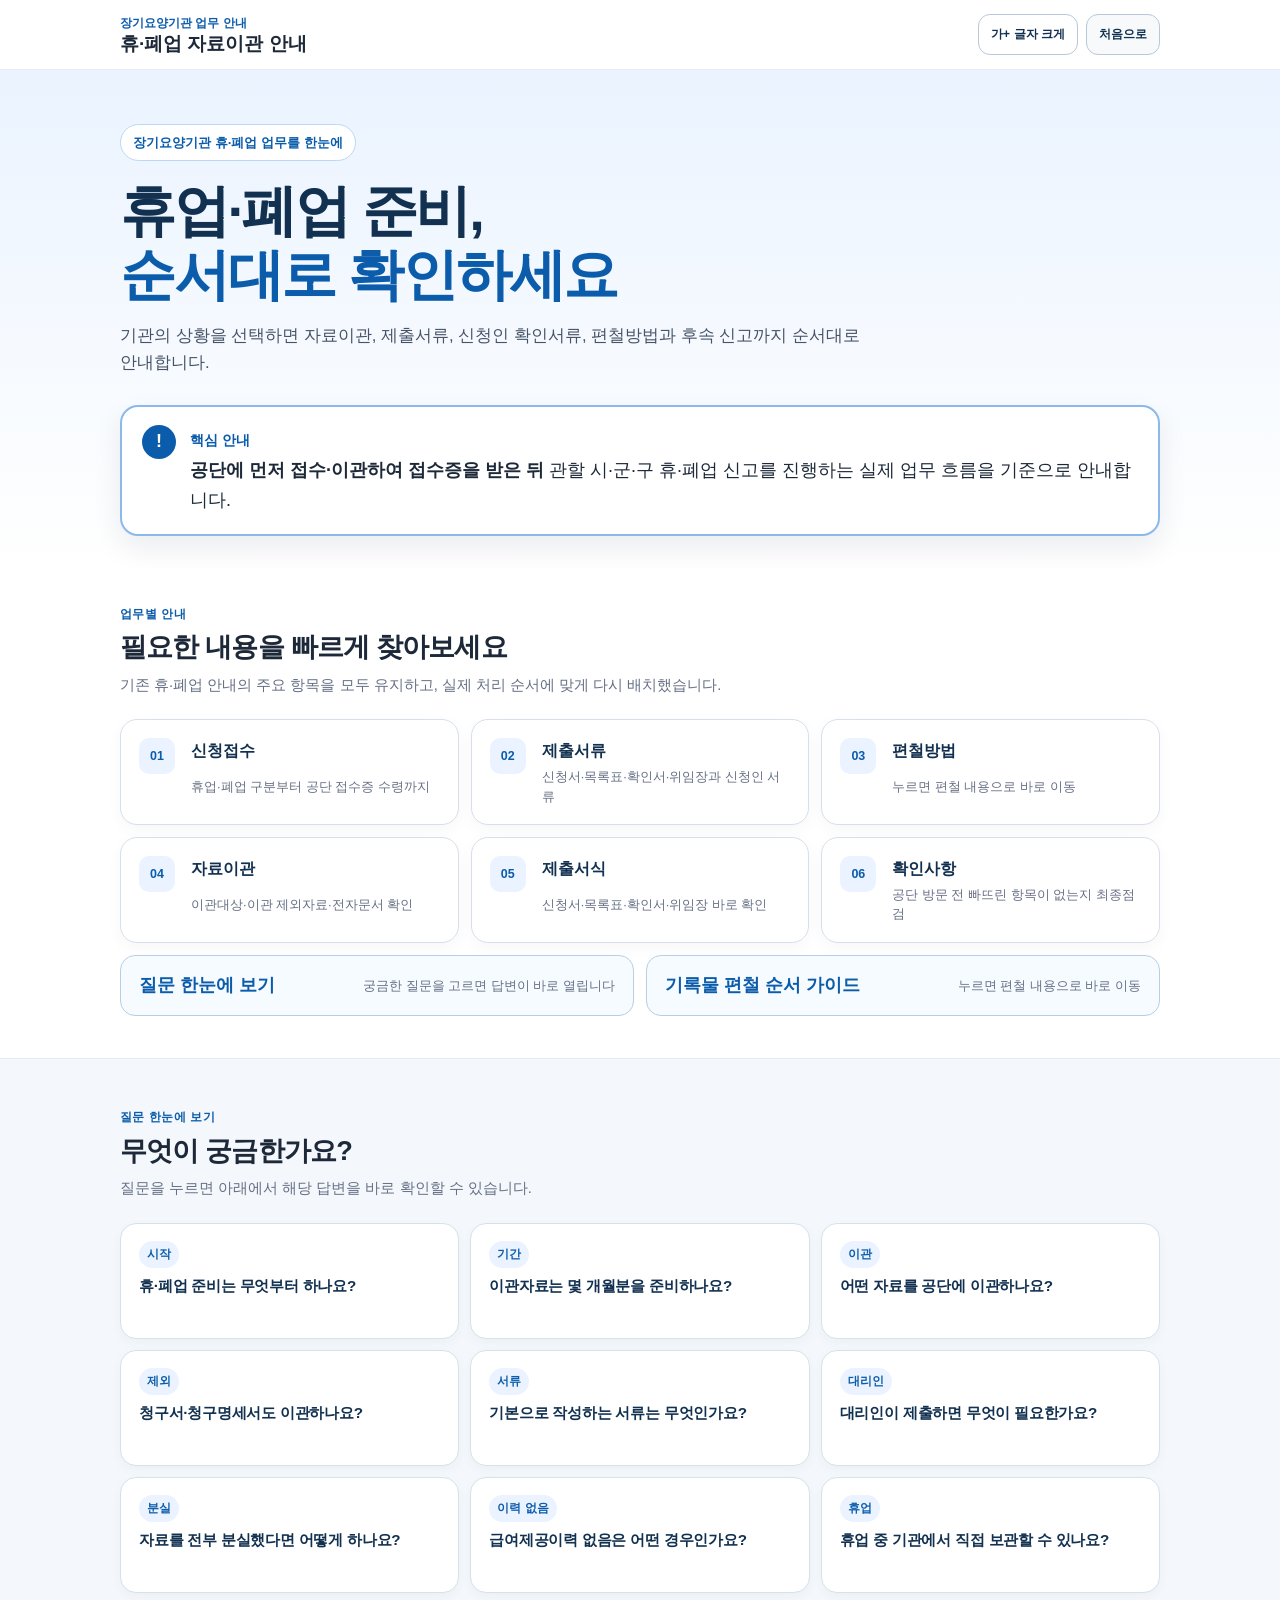
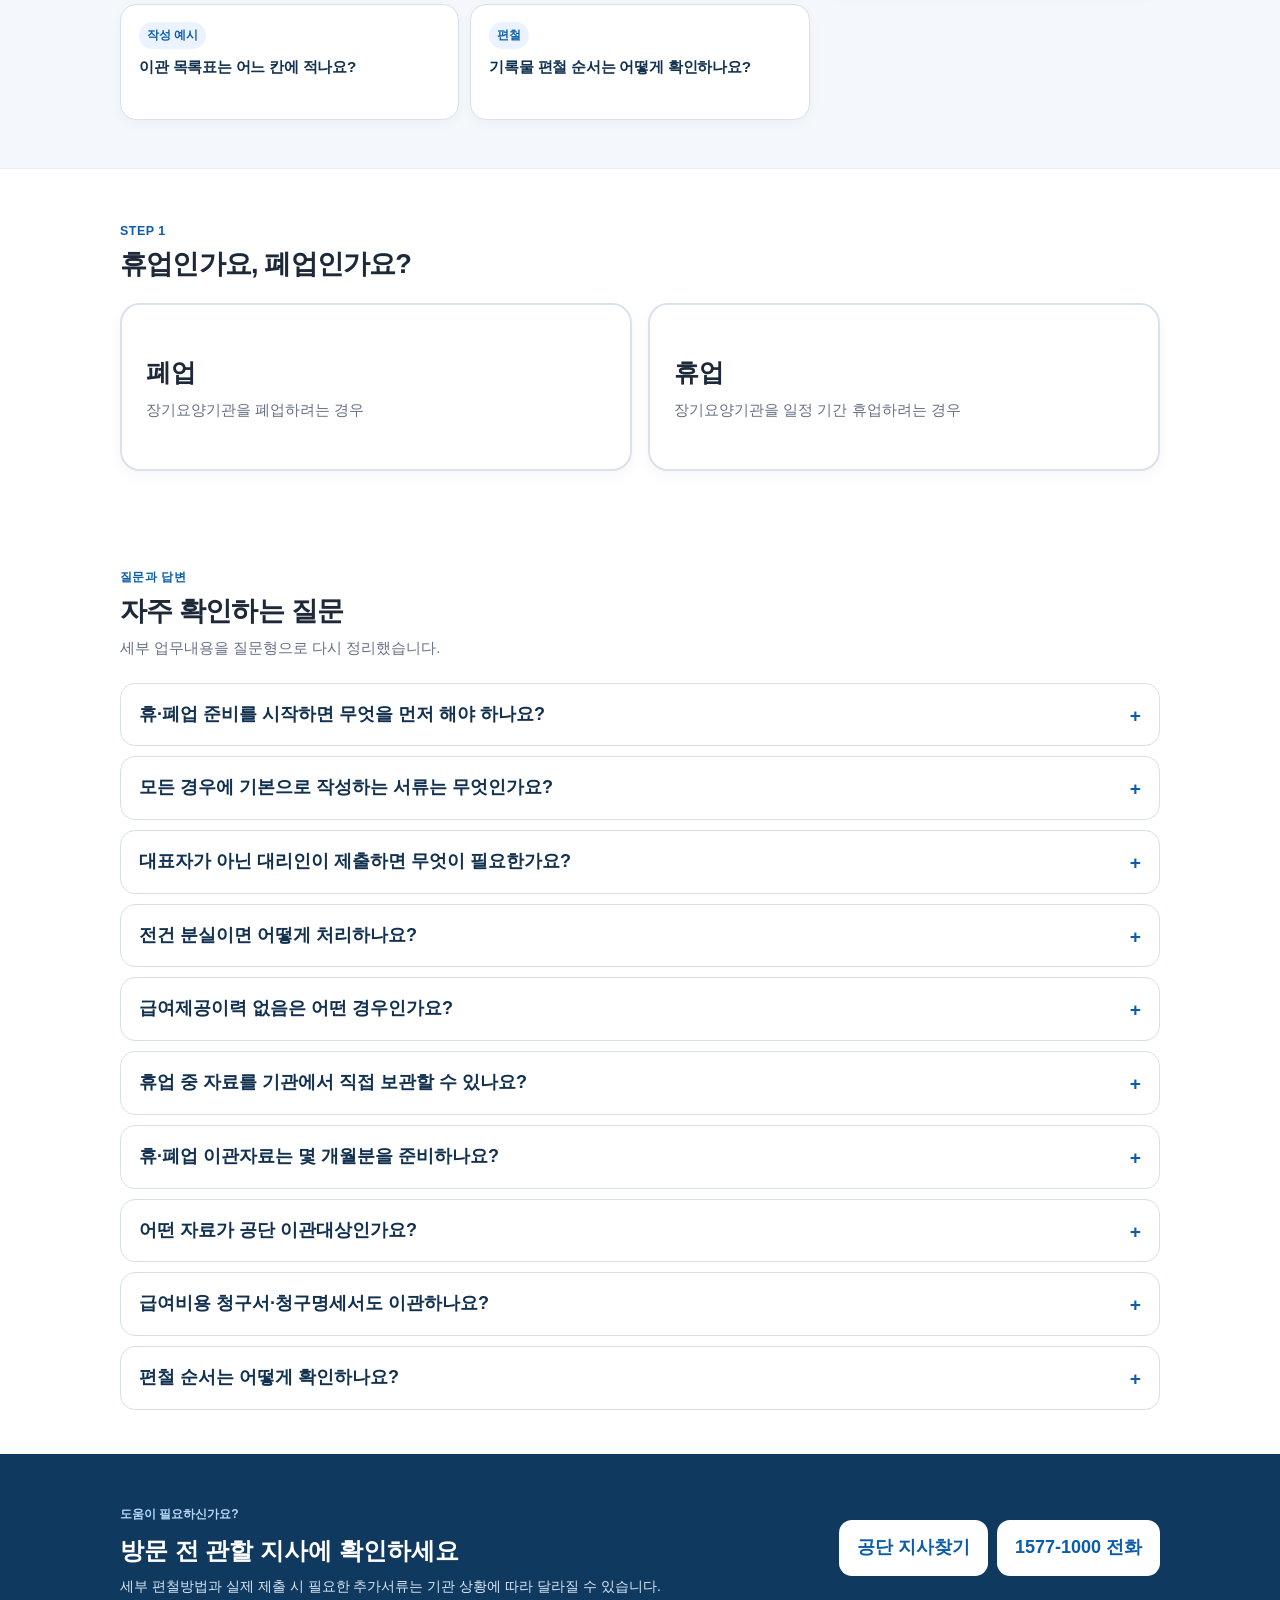
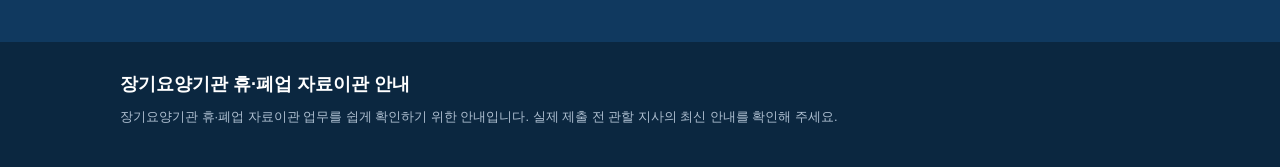
==== commit ce5718e9: "Add files via upload" ====
--- a/index.html
+++ b/index.html
@@ -6,7 +6,7 @@
   <meta name="theme-color" content="#0b5cab" />
   <meta name="description" content="장기요양기관 휴업·폐업 자료이관 절차를 쉽게 확인하는 안내 사이트" />
   <title>장기요양기관 휴·폐업 안내</title>
-  <link rel="stylesheet" href="styles-v30.css?v=30" />
+  <link rel="stylesheet" href="styles-v31.css?v=31" />
   <link rel="manifest" href="manifest.json" />
   <link rel="icon" href="icons/icon-192.png" />
 </head>
@@ -74,16 +74,16 @@
         </div>
         <div class="question-overview-grid">
           <a href="#faq-start" class="question-overview-card"><b>시작</b><strong>휴·폐업 준비는 무엇부터 하나요?</strong></a>
+          <a href="#faq-period" class="question-overview-card"><b>기간</b><strong>이관자료는 몇 개월분을 준비하나요?</strong></a>
+          <a href="#faq-transfer" class="question-overview-card"><b>이관</b><strong>어떤 자료를 공단에 이관하나요?</strong></a>
+          <a href="#faq-exclusion" class="question-overview-card"><b>제외</b><strong>청구서·청구명세서도 이관하나요?</strong></a>
           <a href="#faq-basic-docs" class="question-overview-card"><b>서류</b><strong>기본으로 작성하는 서류는 무엇인가요?</strong></a>
           <a href="#faq-agent" class="question-overview-card"><b>대리인</b><strong>대리인이 제출하면 무엇이 필요한가요?</strong></a>
           <a href="#faq-loss" class="question-overview-card"><b>분실</b><strong>자료를 전부 분실했다면 어떻게 하나요?</strong></a>
           <a href="#faq-no-history" class="question-overview-card"><b>이력 없음</b><strong>급여제공이력 없음은 어떤 경우인가요?</strong></a>
           <a href="#faq-self-storage" class="question-overview-card"><b>휴업</b><strong>휴업 중 기관에서 직접 보관할 수 있나요?</strong></a>
-          <a href="#faq-period" class="question-overview-card"><b>기간</b><strong>이관자료는 몇 개월분을 준비하나요?</strong></a>
-          <a href="#faq-transfer" class="question-overview-card"><b>이관</b><strong>어떤 자료를 공단에 이관하나요?</strong></a>
-          <a href="#faq-exclusion" class="question-overview-card"><b>제외</b><strong>청구서·청구명세서도 이관하나요?</strong></a>
+          <a href="#transfer-list-example" class="question-overview-card"><b>작성 예시</b><strong>이관 목록표는 어느 칸에 적나요?</strong></a>
           <a href="#faq-binding" class="question-overview-card"><b>편철</b><strong>기록물 편철 순서는 어떻게 확인하나요?</strong></a>
-          <a href="#transfer-list-example" class="question-overview-card"><b>작성 예시</b><strong>이관 목록표는 어느 칸에 적나요?</strong></a>
         </div>
       </div>
     </section>
@@ -542,7 +542,7 @@
       caches.keys().then(keys => Promise.all(keys.filter(k => k.startsWith('hyupeup-guide-')).map(k => caches.delete(k)))).catch(()=>{});
     }
   </script>
-  <script src="app-v30.js?v=30"></script>
+  <script src="app-v31.js?v=31"></script>
 
   <div class="form-modal hidden" id="formModal" role="dialog" aria-modal="true" aria-labelledby="formModalTitle">
     <div class="form-modal-backdrop" data-form-close></div>
--- a/styles-v31.css
+++ b/styles-v31.css
@@ -0,0 +1,216 @@
+:root{
+  --blue:#0b5cab;--blue2:#eaf3ff;--navy:#123150;--sky:#f4f8fc;--text:#1d2939;--muted:#667085;
+  --line:#d7e0ea;--white:#fff;--green:#087a55;--green-bg:#eaf8f2;--orange:#a24b00;--orange-bg:#fff3e7;
+  --shadow:0 12px 30px rgba(16,24,40,.08);--radius:20px;--font:18px;
+}
+*{box-sizing:border-box}html{scroll-behavior:smooth}body{margin:0;font-family:-apple-system,BlinkMacSystemFont,"Apple SD Gothic Neo","Noto Sans KR","Segoe UI",sans-serif;color:var(--text);font-size:var(--font);line-height:1.65;background:#fff}.large-text{--font:21px}.shell{width:min(1040px,calc(100% - 32px));margin:0 auto}.skip{position:absolute;left:-9999px}.skip:focus{left:12px;top:12px;background:#000;color:#fff;padding:8px 12px;z-index:1000}.site-header{position:sticky;top:0;z-index:30;background:rgba(255,255,255,.96);backdrop-filter:blur(10px);border-bottom:1px solid #e8edf3}.header-row{display:flex;align-items:center;justify-content:space-between;gap:16px;padding:13px 0}.overline{margin:0;color:var(--blue);font-size:.76rem;font-weight:800}.site-header h1{margin:0;font-size:1.18rem;line-height:1.2}.header-actions{display:flex;gap:8px}.utility-btn{border:1px solid #b8c7d9;background:#fff;color:var(--navy);font:inherit;font-size:.78rem;font-weight:750;padding:9px 12px;border-radius:12px}.utility-btn.ghost{background:#f7f9fb}.hero{padding:54px 0 32px;background:linear-gradient(180deg,#eaf3ff 0%,#fff 100%)}.hero-chip{display:inline-block;background:#fff;color:var(--blue);font-weight:800;font-size:.82rem;padding:7px 12px;border-radius:999px;border:1px solid #bcd7f5}.hero h2{font-size:clamp(2rem,7vw,3.5rem);line-height:1.13;letter-spacing:-.04em;margin:18px 0 16px;color:var(--navy)}.hero h2 strong{color:var(--blue)}.hero-text{max-width:650px;margin:0;color:#475467;font-size:1.04rem}.core-alert{margin-top:28px;display:flex;gap:14px;align-items:flex-start;background:#fff;border:2px solid #8bb9ec;border-radius:18px;padding:18px 20px;box-shadow:var(--shadow)}.alert-icon{width:34px;height:34px;flex:0 0 34px;border-radius:50%;display:grid;place-items:center;background:var(--blue);color:#fff;font-weight:900}.core-alert strong{color:var(--blue);font-size:.9rem}.core-alert p{margin:2px 0 0}.selector-section,.content{padding:52px 0}.soft{background:var(--sky)}.section-heading{margin-bottom:22px}.section-heading>span{display:block;color:var(--blue);font-size:.78rem;font-weight:900;letter-spacing:.04em;margin-bottom:5px}.section-heading h2{font-size:1.7rem;line-height:1.3;letter-spacing:-.03em;margin:0}.section-heading p{margin:8px 0 0;color:var(--muted);font-size:.92rem}.big-choice-grid{display:grid;grid-template-columns:1fr 1fr;gap:16px}.big-choice{appearance:none;text-align:left;border:2px solid #d9e3ee;background:#fff;border-radius:20px;padding:24px;min-height:168px;font:inherit;color:inherit;cursor:pointer;box-shadow:0 5px 16px rgba(15,23,42,.04);transition:.15s}.big-choice:hover,.big-choice:focus-visible{transform:translateY(-2px);border-color:var(--blue);outline:none}.big-choice.selected{border-color:var(--blue);background:var(--blue2)}.choice-icon{display:inline-block;font-size:.72rem;font-weight:900;color:var(--blue);background:var(--blue2);padding:5px 9px;border-radius:999px;margin-bottom:15px}.big-choice strong{display:block;font-size:1.55rem}.big-choice small{display:block;color:var(--muted);margin-top:4px}.type-grid{display:grid;grid-template-columns:repeat(2,1fr);gap:14px}.type-card{border:1px solid #d6e0eb;background:#fff;border-radius:18px;padding:20px;text-align:left;font:inherit;color:inherit;cursor:pointer;min-height:150px}.type-card:hover,.type-card:focus-visible{outline:none;border:2px solid var(--blue);padding:19px}.type-card.selected{border:2px solid var(--blue);padding:19px;box-shadow:var(--shadow)}.type-card strong{display:block;font-size:1.15rem;color:var(--navy)}.type-card p{margin:7px 0 0;color:var(--muted);font-size:.88rem;line-height:1.5}.type-card .tag{display:inline-block;margin-bottom:9px;background:#eef4fb;color:#315f8f;padding:4px 8px;border-radius:999px;font-size:.7rem;font-weight:850}.hidden{display:none!important}.result-wrap{padding:22px 0 0}.result-summary{display:flex;justify-content:space-between;gap:16px;align-items:center;padding:22px 24px;border:2px solid #a9c9ec;background:#f7fbff;border-radius:20px}.result-label{font-size:.76rem;font-weight:800;color:var(--blue)}.result-summary h2{margin:2px 0 2px;font-size:1.4rem;color:var(--navy)}.result-summary p{margin:0;color:var(--muted);font-size:.9rem}.change-btn{white-space:nowrap;border:1px solid #9db6cf;background:#fff;color:var(--navy);font:inherit;font-size:.8rem;font-weight:800;padding:10px 13px;border-radius:12px}.jump-nav{display:grid;grid-template-columns:repeat(6,1fr);gap:8px;margin:16px 0}.jump-nav button{border:1px solid #d8e1eb;background:#fff;border-radius:12px;padding:12px 6px;font:inherit;font-size:.75rem;font-weight:750;color:#344054}.flow-list{display:flex;flex-direction:column;gap:12px}.flow-item{display:grid;grid-template-columns:54px 1fr;gap:14px;align-items:start;background:#fff;border:1px solid var(--line);border-radius:18px;padding:18px}.flow-num{width:44px;height:44px;border-radius:14px;background:var(--blue);color:#fff;display:grid;place-items:center;font-weight:900}.flow-item h3{margin:0 0 4px;font-size:1.1rem}.flow-item p{margin:0;color:var(--muted);font-size:.9rem}.tip-box{margin-top:16px;background:var(--orange-bg);color:#6e3600;border-radius:16px;padding:16px 18px;font-size:.9rem}.legal-detail{margin-top:12px;background:#fff5f5;border:2px solid #e8a0a0;border-radius:16px;padding:18px 20px;color:#6b2020}.legal-detail>strong{display:block;font-size:1.05rem;margin-bottom:7px}.legal-detail p{margin:7px 0;font-size:.88rem}.legal-detail .small{color:#7a4a4a;font-size:.8rem}.common-docs{display:grid;grid-template-columns:1fr auto 1fr;align-items:center;gap:14px}.doc-card{border-radius:20px;padding:22px;min-height:166px}.doc-card.primary{background:#0b5cab;color:#fff}.doc-card.secondary{background:#fff;border:2px solid #9dc1e8}.doc-no{font-size:.75rem;font-weight:850;opacity:.85}.doc-card h3{margin:8px 0 4px;font-size:1.2rem}.doc-card p{margin:0;font-size:.88rem}.plus{font-size:1.8rem;font-weight:700;color:#7190ae}.selected-doc-box{margin-top:18px;background:#fff;border:1px solid var(--line);border-radius:18px;padding:20px}.selected-doc-box h3{margin:0 0 10px}.selected-doc-box ul{margin:0;padding-left:1.2em}.selected-doc-box li{margin:5px 0}.caution-line{margin-top:12px;padding:14px 16px;background:#fff8eb;border-left:5px solid #f0a44b;border-radius:12px;font-size:.88rem}.forms-grid{display:grid;grid-template-columns:repeat(3,1fr);gap:14px}.form-card{display:block;text-decoration:none;color:inherit;border:1px solid var(--line);border-radius:18px;padding:20px;background:#fff;min-height:208px}.form-card:hover{border-color:var(--blue)}.form-card>span{display:inline-block;background:var(--blue2);color:var(--blue);font-size:.72rem;font-weight:850;padding:4px 8px;border-radius:999px}.form-card strong{display:block;font-size:1.12rem;margin:10px 0 6px}.form-card p{font-size:.86rem;color:var(--muted);margin:0 0 18px}.form-card b{font-size:.82rem;color:var(--blue)}.form-card.muted{background:#fafbfc}.form-card.muted b{color:#667085}.record-grid{display:grid;grid-template-columns:1fr 1fr;gap:12px}.record-grid article{background:#fff;border:1px solid var(--line);border-radius:18px;padding:20px}.record-grid article>b{color:var(--blue);font-size:.75rem}.record-grid h3{font-size:1.02rem;margin:7px 0 5px}.record-grid p{margin:0;color:var(--muted);font-size:.86rem}.details{margin-top:16px;border:1px solid var(--line);border-radius:16px;background:#fff;overflow:hidden}.details summary{cursor:pointer;font-weight:800;padding:16px 18px}.details div{padding:0 18px 16px;color:var(--muted);font-size:.9rem}.details p{margin:0}.binding-box{display:grid;grid-template-columns:1fr 1fr auto;gap:12px;align-items:end;background:#f8fafc;border:1px solid var(--line);border-radius:18px;padding:18px}.field label{display:block;font-size:.8rem;font-weight:800;margin-bottom:6px}.field select{width:100%;font:inherit;font-size:.9rem;padding:12px;border:1px solid #b9c8d8;border-radius:12px;background:#fff}.make-label{border:0;background:var(--blue);color:#fff;font:inherit;font-size:.85rem;font-weight:850;padding:13px 17px;border-radius:12px}.label-result{margin-top:16px;border:2px dashed #8caeca;border-radius:16px;padding:20px;background:#f7fbff}.label-result strong{font-size:1.25rem;color:var(--navy)}.label-result ol{margin-bottom:0}.check-list{display:flex;flex-direction:column;gap:9px}.check-row{display:flex;gap:12px;align-items:flex-start;background:#fff;border:1px solid var(--line);border-radius:14px;padding:14px 16px}.check-row input{width:24px;height:24px;flex:0 0 24px;margin-top:2px;accent-color:var(--blue)}.check-row label{cursor:pointer}.clear-checks{margin-top:14px;border:1px solid #c6d2de;background:#fff;color:#475467;font:inherit;font-size:.8rem;font-weight:750;padding:10px 13px;border-radius:12px}.contact{padding:44px 0;background:#10395f;color:#fff}.contact-inner{display:flex;align-items:center;justify-content:space-between;gap:20px}.contact span{font-size:.75rem;font-weight:850;color:#b7d7f8}.contact h2{margin:4px 0;font-size:1.5rem}.contact p{margin:0;color:#d7e7f6;font-size:.88rem}.contact a{white-space:nowrap;text-decoration:none;background:#fff;color:#0b5cab;font-weight:850;padding:13px 18px;border-radius:13px}footer{padding:28px 0 40px;background:#0b2740;color:#d3deea}footer strong{color:#fff}footer p{max-width:720px;margin:6px 0 0;font-size:.8rem;color:#aebfd0}
+@media(max-width:760px){.shell{width:min(100% - 24px,1040px)}.header-row{align-items:flex-start}.header-actions{flex-direction:column;gap:5px}.utility-btn{padding:7px 9px;font-size:.68rem}.hero{padding-top:38px}.core-alert{padding:16px}.big-choice-grid,.type-grid,.forms-grid,.record-grid{grid-template-columns:1fr}.big-choice{min-height:138px}.type-card{min-height:auto}.jump-nav{grid-template-columns:repeat(3,1fr)}.common-docs{grid-template-columns:1fr}.plus{text-align:center;line-height:1}.binding-box{grid-template-columns:1fr}.contact-inner{align-items:flex-start;flex-direction:column}.contact a{width:100%;text-align:center}.result-summary{align-items:flex-start;flex-direction:column}.change-btn{align-self:flex-end}}
+@media(max-width:430px){body{font-size:17px}.large-text{--font:20px}.hero h2{font-size:2.25rem}.section-heading h2{font-size:1.48rem}.jump-nav{grid-template-columns:repeat(2,1fr)}.flow-item{grid-template-columns:46px 1fr;padding:15px}.flow-num{width:38px;height:38px}.choice-icon{margin-bottom:10px}}
+.situation-help{margin:0 0 14px;background:#eef7ff;border:1px solid #9fc6ee;border-radius:16px;padding:16px 18px;color:#173a5e}.situation-help strong{display:block;color:#0b5cab;margin-bottom:5px}.situation-help p{margin:0;font-size:.9rem;line-height:1.6}.doc-help{margin-top:12px;background:#f5f9ff;border:1px solid #b6cee7;border-radius:14px;padding:15px 17px;color:#294766}.doc-help strong{display:block;color:#0b5cab;margin-bottom:5px}.doc-help p{margin:0;font-size:.88rem;line-height:1.6}.mini-details{margin-top:12px;border-top:1px solid #e1adad;padding-top:10px}.mini-details summary{cursor:pointer;font-weight:800;color:#7a2020}.mini-details div{padding-top:8px}.mini-details p{margin:6px 0}
+.binding-rule{margin-bottom:16px;padding:18px 20px;background:#eef6ff;border:1px solid #a9caeb;border-radius:18px}.binding-rule>strong{display:block;color:var(--blue);margin-bottom:10px}.binding-rule-steps{display:flex;align-items:center;gap:8px;flex-wrap:wrap}.binding-rule-steps span{background:#fff;border:1px solid #c4d8ec;border-radius:999px;padding:7px 11px;font-size:.82rem;font-weight:800;color:#274d73}.binding-rule-steps b{color:#7190ae}.binding-rule p{margin:10px 0 0;color:#50657a;font-size:.86rem}.exclude-box{margin-top:16px;display:flex;gap:14px;align-items:flex-start;padding:18px 20px;background:#fff8eb;border:1px solid #edc889;border-radius:16px}.exclude-badge{flex:0 0 auto;background:#a24b00;color:#fff;border-radius:999px;padding:5px 9px;font-size:.72rem;font-weight:900}.exclude-box strong{display:block;color:#713700}.exclude-box p{margin:4px 0 0;color:#79512c;font-size:.85rem}.record-note{margin-top:14px;background:#eef7ff;border-left:5px solid var(--blue);border-radius:12px;padding:15px 17px}.record-note strong{display:block;color:var(--blue);margin-bottom:4px}.record-note p{margin:0;font-size:.86rem;color:#35536e}.label-result{border-style:solid}.label-head>span{display:block;color:var(--blue);font-size:.75rem;font-weight:900}.label-head>strong{display:block}.label-head p{margin:5px 0 0;color:#526b82;font-size:.87rem}.service-guide{list-style:none;padding:0;margin:18px 0 0;display:flex;flex-direction:column;gap:10px}.guide-row{display:grid;grid-template-columns:42px 1fr;gap:12px;align-items:flex-start;background:#fff;border:1px solid #d5e2ef;border-radius:14px;padding:14px}.guide-no{width:34px;height:34px;display:grid;place-items:center;background:var(--blue);color:#fff;border-radius:10px;font-weight:900}.guide-row strong{display:block;font-size:1rem}.guide-row p{margin:2px 0 0;color:var(--muted);font-size:.84rem}.service-alert{margin-top:12px;background:#eef8f4;border:1px solid #9fd0bd;border-radius:14px;padding:14px 16px;color:#245946}.service-alert strong{color:#087a55}.service-alert p,.label-finish p{margin:3px 0 0;font-size:.84rem}.label-finish{margin-top:12px;background:#f2f4f7;border-radius:14px;padding:14px 16px}.binding-details{margin-top:12px}@media(max-width:760px){.binding-rule-steps{align-items:flex-start}.binding-rule-steps b{display:none}.exclude-box{flex-direction:column;gap:8px}}
+
+/* v8: simpler document guide */
+.simple-docs{display:grid;grid-template-columns:1fr auto 1fr;gap:12px;align-items:center;margin-top:6px}.simple-doc{background:#fff;border:2px solid #b6cee7;border-radius:18px;padding:18px 20px;min-height:90px;display:flex;flex-direction:column;justify-content:center}.simple-doc b{display:block;font-size:1.15rem;color:var(--navy);margin-bottom:5px}.simple-doc span{color:var(--muted);font-size:.88rem}.simple-plus{font-size:1.7rem;font-weight:900;color:#7896b4;text-align:center}.simple-doc-note{margin:10px 0 0;color:#526b82;font-size:.86rem}.inline-doc-link{color:var(--blue);font-weight:800;text-underline-offset:3px}.inline-doc-link:hover{text-decoration-thickness:2px}
+
+/* v8: multi-select binding guide */
+.binding-select-panel{background:#f8fafc;border:1px solid var(--line);border-radius:20px;padding:20px}.binding-select-group+.binding-select-group{margin-top:22px}.binding-select-head{display:flex;align-items:center;justify-content:space-between;gap:12px;margin-bottom:11px}.binding-select-head>div{display:flex;align-items:center;gap:7px;flex-wrap:wrap}.binding-select-head strong{font-size:1.02rem;color:var(--navy)}.binding-select-head small{font-size:.73rem;color:#667085;background:#eef2f6;border-radius:999px;padding:4px 7px}.mini-clear{border:1px solid #bcc9d6;background:#fff;color:#475467;border-radius:10px;padding:7px 10px;font:inherit;font-size:.75rem;font-weight:800}.choice-chip-grid{display:grid;grid-template-columns:repeat(3,1fr);gap:9px}.service-chips{grid-template-columns:repeat(2,1fr)}.choice-chip{position:relative;cursor:pointer}.choice-chip input{position:absolute;opacity:0;pointer-events:none}.choice-chip span{display:flex;min-height:48px;align-items:center;justify-content:center;text-align:center;border:1.5px solid #bdcbd8;background:#fff;border-radius:12px;padding:10px 9px;font-size:.87rem;font-weight:780;color:#344054;transition:.15s}.choice-chip input:checked+span{border-color:var(--blue);background:#eaf4ff;color:#0b5cab;box-shadow:inset 0 0 0 1px var(--blue)}.choice-chip input:focus-visible+span{outline:3px solid rgba(11,92,171,.25);outline-offset:2px}.make-label.wide{width:100%;margin-top:20px;min-height:50px;font-size:.95rem}.binding-error{margin-top:10px;background:#fff1f1;border:1px solid #e5a7a7;color:#8a2626;border-radius:12px;padding:11px 13px;font-size:.86rem;font-weight:750}.binding-results{margin-top:16px;display:flex;flex-direction:column;gap:14px}.binding-result-summary{background:#eef7ff;border:1px solid #a9caeb;border-radius:15px;padding:14px 16px}.binding-result-summary b{color:var(--blue)}.binding-result-summary p{margin:3px 0 0;color:#526b82;font-size:.84rem}.binding-result-card{border:2px solid #c4d8ec;border-radius:18px;padding:18px;background:#f8fbff}.binding-result-card .guide-note{margin:10px 0 0;color:#526b82;font-size:.86rem}.binding-result-card .service-guide{margin-top:14px}
+
+@media(max-width:760px){.simple-docs{grid-template-columns:1fr}.simple-plus{line-height:1}.choice-chip-grid,.service-chips{grid-template-columns:repeat(2,1fr)}}
+@media(max-width:430px){.choice-chip-grid,.service-chips{grid-template-columns:1fr 1fr}.choice-chip span{min-height:52px;font-size:.86rem}.binding-select-panel{padding:16px}.binding-select-head{align-items:flex-start}.simple-doc{min-height:auto}}
+
+/* v10: 신청인·대리인 안내 */
+.jump-nav{grid-template-columns:repeat(7,1fr)}
+.applicant-box{margin-top:28px;padding:24px;background:#fff;border:1px solid var(--line);border-radius:20px;box-shadow:0 7px 18px rgba(16,24,40,.04)}
+.section-heading.compact{margin-bottom:18px}.section-heading.compact h2{font-size:1.35rem}
+.applicant-step{padding:14px 0;border-top:1px solid #e6ebf1}.applicant-step:first-of-type{border-top:0}.applicant-step>strong{display:block;margin-bottom:10px;color:var(--navy)}
+.segmented{display:grid;grid-template-columns:1fr 1fr;gap:10px}.segmented button{border:1px solid #bcccdc;background:#fff;border-radius:14px;padding:14px 12px;font:inherit;font-weight:800;color:#344054;cursor:pointer}.segmented button.selected{border:2px solid var(--blue);background:var(--blue2);color:var(--blue);padding:13px 11px}
+.applicant-result{margin-top:16px;border:2px solid #a9c9ec;background:#f7fbff;border-radius:16px;padding:18px}.applicant-result>strong{display:block;color:var(--navy);font-size:1.08rem}.applicant-result ul{margin:10px 0;padding-left:22px}.applicant-result li{margin:7px 0}.applicant-result p{margin:8px 0 0;color:var(--muted);font-size:.88rem}.applicant-details{margin-top:14px}
+@media(max-width:720px){.jump-nav{grid-template-columns:repeat(2,1fr)}.segmented{grid-template-columns:1fr}.big-choice{min-height:128px}.big-choice strong{font-size:1.35rem}}
+
+
+/* v11: 원본 안내 내용 보존 + 쉬운 동선 */
+.overview-section{padding:36px 0 42px;background:#fff}.overview-grid{display:grid;grid-template-columns:repeat(3,1fr);gap:12px}.overview-card{text-decoration:none;color:inherit;border:1px solid var(--line);background:#fff;border-radius:17px;padding:18px;display:grid;grid-template-columns:42px 1fr;column-gap:10px;row-gap:3px;box-shadow:0 5px 16px rgba(16,24,40,.035)}.overview-card b{grid-row:1/3;width:36px;height:36px;border-radius:10px;background:var(--blue2);color:var(--blue);display:grid;place-items:center;font-size:.78rem}.overview-card strong{color:var(--navy);font-size:1rem}.overview-card span{color:var(--muted);font-size:.8rem;line-height:1.5}.overview-card:hover{border-color:#8ab7e0;transform:translateY(-1px)}.overview-subrow{display:grid;grid-template-columns:1fr 1fr;gap:12px;margin-top:12px}.overview-wide{text-decoration:none;color:inherit;border:1px solid #b7cee4;background:#f6fbff;border-radius:15px;padding:15px 18px;display:flex;justify-content:space-between;gap:12px;align-items:center}.overview-wide strong{color:var(--blue)}.overview-wide span{font-size:.8rem;color:var(--muted);text-align:right}.applicant-plain-guide{margin-top:14px;padding:14px 16px;border-radius:14px;background:#f8fafc;border:1px solid #d9e2ec}.applicant-plain-guide strong{color:var(--navy)}.applicant-plain-guide p{margin:4px 0 0;color:var(--muted);font-size:.87rem}.service-record-note{margin-bottom:16px;padding:16px 18px;border:1px solid #abd0ee;background:#f3f9ff;border-radius:16px}.service-record-note strong{display:block;color:var(--navy)}.service-record-note p{margin:5px 0 7px;color:#49657f;font-size:.88rem}.service-record-note a{font-weight:850;color:var(--blue);text-decoration:none}.check-stage-grid{display:grid;grid-template-columns:repeat(4,1fr);gap:9px;margin-bottom:18px}.check-stage-grid>div{border:1px solid #cdd9e5;background:#fff;border-radius:13px;padding:12px 10px;display:flex;gap:8px;align-items:center}.check-stage-grid b{flex:0 0 auto;color:var(--blue);font-size:.75rem}.check-stage-grid span{font-size:.8rem;font-weight:800;color:#344054}.faq-section{padding:44px 0;background:#fff}.faq-list{display:flex;flex-direction:column;gap:10px}.faq-list details{border:1px solid var(--line);border-radius:15px;background:#fff;overflow:hidden}.faq-list summary{cursor:pointer;padding:16px 18px;font-weight:850;color:var(--navy);list-style:none}.faq-list summary::-webkit-details-marker{display:none}.faq-list summary:after{content:'+';float:right;color:var(--blue);font-size:1.2rem}.faq-list details[open] summary:after{content:'−'}.faq-list p{margin:0;padding:0 18px 17px;color:var(--muted);line-height:1.7;font-size:.88rem}.privacy-section{padding:36px 0;background:#f3f6f9;border-top:1px solid #e0e7ee}.privacy-grid{display:grid;grid-template-columns:1.2fr .8fr;gap:24px;align-items:start}.mini-kicker{font-size:.74rem;font-weight:900;color:var(--blue)}.privacy-section h2{margin:5px 0 8px;color:var(--navy);font-size:1.35rem}.privacy-section p{color:#53697e;line-height:1.65;font-size:.86rem}.privacy-items{display:grid;gap:10px}.privacy-items p{margin:0;background:#fff;border:1px solid #d8e1e9;border-radius:13px;padding:13px 15px}.contact-links{display:flex;gap:9px;flex-wrap:wrap}.contact-links a{white-space:nowrap}.footer-small{font-size:.74rem!important;color:#91a9bf!important;margin-top:10px!important}
+@media(max-width:760px){.overview-grid{grid-template-columns:1fr 1fr}.overview-subrow{grid-template-columns:1fr}.overview-wide{align-items:flex-start;flex-direction:column}.overview-wide span{text-align:left}.check-stage-grid{grid-template-columns:1fr 1fr}.privacy-grid{grid-template-columns:1fr}.contact-links{width:100%}.contact-links a{flex:1;min-width:140px}.overview-card{padding:15px}}
+@media(max-width:430px){.overview-grid{grid-template-columns:1fr}.check-stage-grid{grid-template-columns:1fr 1fr}.overview-card span{font-size:.83rem}}
+
+/* v12: 선택카드의 불필요한 보조 배지는 표시하지 않습니다. */
+.choice-icon,.type-card .tag{display:none!important}
+
+
+/* v13: 원본 편철 가이드 구조 반영 */
+.year-binding-card{background:#fff;border:1px solid #dbe5f1;border-radius:22px;padding:18px;margin:18px 0;box-shadow:0 8px 24px rgba(31,58,92,.06)}
+.year-binding-head{background:#50698a;color:#fff;border-radius:14px;padding:13px 18px;font-size:1.25rem;font-weight:800;text-align:center;margin-bottom:18px}
+.year-common,.year-service-section{border:1px solid #dbe5f1;border-radius:18px;padding:16px;margin-top:14px;background:#fbfdff}
+.year-common h4,.year-service-section h4{margin:0 0 12px;font-size:1.08rem;color:#203958}
+.year-common ul{list-style:none;padding:0;margin:0;display:grid;gap:9px}
+.year-common li{display:flex;align-items:center;gap:10px;background:#fff;border:1px solid #e2e9f2;border-radius:13px;padding:11px 12px}
+.form-code{display:inline-flex;align-items:center;justify-content:center;border-radius:9px;background:#eef4ff;color:#2b62bd;font-size:.8rem;font-weight:800;padding:4px 7px;white-space:nowrap}
+.service-doc-grid{display:grid;grid-template-columns:repeat(auto-fit,minmax(220px,1fr));gap:14px}
+.service-doc-block{border:1px solid #d8e4ee;border-radius:16px;background:#fff;padding:13px}
+.service-doc-title{display:inline-flex;align-items:center;background:#e9f8ef;color:#24784a;border:1px solid #bfe7cf;border-radius:12px;padding:9px 13px;font-weight:800;margin-bottom:12px}
+.recipient-card{border:1px dashed #cddceb;border-radius:13px;padding:12px;background:#fcfeff}
+.recipient-card>strong{color:#2d65c4;display:block;margin-bottom:8px}
+.recipient-card ul{list-style:none;padding:0;margin:0;display:grid;gap:7px}
+.recipient-card li{display:flex;gap:6px;color:#24384e;font-weight:650}
+.recipient-card li:not(.alt-line)::before{content:'-';color:#6d7e91}
+.recipient-card .alt-line{font-size:.88rem;color:#65778b;margin-top:-4px}
+.alt-arrow{color:#6d7e91}
+.recipient-placeholder{border:1px dashed #d8e2ed;border-radius:11px;padding:10px 12px;margin-top:9px;color:#2d65c4;font-weight:750;background:#fff}
+@media(max-width:640px){.year-binding-card{padding:12px;border-radius:18px}.year-common,.year-service-section{padding:12px}.service-doc-grid{grid-template-columns:1fr}.year-binding-head{font-size:1.15rem}}
+
+
+/* v14: 참고사이트 편철 결과 구조를 그대로 읽히도록 재구성 */
+.binding-result-summary,.binding-result-card,.year-binding-card,.year-common,.year-service-section,.service-doc-block,.recipient-card,.recipient-placeholder,.label-finish{display:none!important}
+.source-year-card{background:#fff;border:1px solid #dbe5f1;border-radius:24px;padding:18px;margin:18px 0;box-shadow:0 8px 24px rgba(31,58,92,.06)}
+.source-year-head{background:#50698a;color:#fff;border-radius:14px;padding:14px 18px;font-size:1.35rem;font-weight:850;text-align:center;margin-bottom:18px}
+.source-common{border:1px solid #dbe5f1;border-radius:20px;padding:16px;background:#fff}
+.source-common h4,.source-service-section h4{margin:0 0 13px;color:#203958;font-size:1.12rem}
+.source-common ul{list-style:none;margin:0;padding:0;display:grid;gap:9px}
+.source-common li{display:grid;grid-template-columns:12px auto 1fr auto;align-items:center;gap:9px;background:#fff;border:1px solid #e2e9f2;border-radius:14px;padding:12px 13px;min-height:54px}
+.source-common .dot{color:#5c91ee;font-weight:900}.source-common strong{color:#263f5f}.source-common .search-mark{font-size:1.05rem}
+.form-code.self-code{background:#f1f3f6;color:#697586}
+.source-service-section{border-top:1px solid #e4ebf3;margin-top:18px;padding-top:18px}
+.source-service-grid{display:grid;grid-template-columns:repeat(auto-fit,minmax(245px,1fr));gap:16px;align-items:start}
+.source-service-block{border:1px solid #d8e4ee;border-radius:18px;background:#fff;padding:14px;max-width:340px}
+.source-service-pill{display:inline-flex;align-items:center;gap:6px;background:#e9f8ef;color:#24784a;border:1px solid #bfe7cf;border-radius:13px;padding:10px 15px;font-weight:850;margin-bottom:14px}
+.source-recipient-card,.source-recipient-placeholder{border:1.5px dashed #cddceb;border-radius:14px;background:#fcfeff;padding:13px 14px}
+.source-recipient-card>strong,.source-recipient-placeholder{color:#2d65c4;font-weight:850}
+.source-recipient-card ul{list-style:none;margin:10px 0 0;padding:0;display:grid;gap:8px}
+.source-recipient-card li{color:#263f5f;font-weight:650}
+.source-recipient-card li:not(.alt-line)::before{content:'-';margin-right:8px;color:#6f8297}
+.source-recipient-card .alt-line{font-size:.86rem;color:#6b7d90;margin-top:-3px}
+.source-dots{text-align:center;color:#8393a6;font-size:1.35rem;line-height:1;margin:4px 0}
+.source-recipient-placeholder{padding:11px 14px}
+@media(max-width:640px){.source-year-card{padding:12px;border-radius:19px}.source-common{padding:12px}.source-common li{grid-template-columns:10px auto 1fr auto;padding:10px}.source-common strong{font-size:.94rem}.source-service-grid{grid-template-columns:1fr}.source-service-block{max-width:none}.source-year-head{font-size:1.18rem}}
+
+
+/* v15: 연도별 고시·세부사항 차이 + 편철 서식자료 연결 */
+.form-row-main{display:flex;flex-wrap:wrap;align-items:center;gap:6px 8px;min-width:0}
+.form-row-main strong{flex:1 1 100%;line-height:1.35}
+.period-badge{display:inline-flex;align-items:center;border-radius:999px;background:#fff4e8;color:#9a4b08;border:1px solid #ffd8ad;padding:3px 7px;font-size:.72rem;font-weight:800}
+.revision-note{display:inline-flex;align-items:center;border-radius:999px;background:#fff0ec;color:#b13d24;padding:3px 7px;font-size:.72rem;font-weight:850}
+.revised-form-row{border-color:#f2ccb9!important;background:#fffdfa!important}
+.form-view-btn{display:inline-flex;align-items:center;justify-content:center;white-space:nowrap;text-decoration:none;border:1px solid #aac8ef;background:#f1f7ff;color:#145fac;border-radius:10px;padding:7px 9px;font-size:.76rem;font-weight:850}
+.form-view-btn:hover{background:#e5f0ff}
+.year-revision-alert{display:flex;flex-direction:column;gap:5px;margin:-2px 0 15px;padding:12px 14px;border-radius:14px;border:1px solid #f0d09c;background:#fff9ef;color:#74501b}
+.year-revision-alert.current{border-color:#acd0ed;background:#f2f9ff;color:#315d80}
+.year-revision-alert strong{font-size:.9rem}.year-revision-alert span{font-size:.8rem;line-height:1.55}
+@media(max-width:640px){
+  .source-common li{grid-template-columns:9px auto 1fr!important;align-items:start}
+  .source-common li .form-view-btn{grid-column:3;justify-self:start;margin-top:2px}
+  .form-row-main strong{font-size:.92rem}
+  .period-badge,.revision-note{font-size:.68rem}
+}
+
+/* v18: 편철 서식은 사이트 안에서 공식 PDF를 바로 미리보기 */
+.form-view-btn{font-family:inherit;cursor:pointer}
+.form-modal{position:fixed;inset:0;z-index:9999;display:grid;place-items:center;padding:18px}
+.form-modal.hidden{display:none}
+.form-modal-backdrop{position:absolute;inset:0;background:rgba(16,31,48,.58);backdrop-filter:blur(3px)}
+.form-modal-panel{position:relative;width:min(1180px,96vw);height:min(900px,94vh);background:#fff;border-radius:22px;box-shadow:0 24px 80px rgba(8,29,53,.28);display:flex;flex-direction:column;overflow:hidden}
+.form-modal-head{display:flex;justify-content:space-between;gap:18px;align-items:flex-start;padding:18px 22px 14px;border-bottom:1px solid #dce6ef;background:#fbfdff}
+.form-modal-kicker{display:block;color:#1765ad;font-weight:850;font-size:.78rem;margin-bottom:4px}
+.form-modal-head h2{margin:0;color:#163451;font-size:1.3rem;line-height:1.3}
+.form-modal-head p{margin:5px 0 0;color:#62778b;font-size:.86rem;line-height:1.5}
+.form-modal-close{border:0;background:#eef3f8;color:#253e58;width:40px;height:40px;border-radius:12px;font-size:1.8rem;line-height:1;cursor:pointer;flex:0 0 auto}
+.form-modal-toolbar{display:flex;align-items:center;gap:9px;flex-wrap:wrap;padding:11px 22px;border-bottom:1px solid #e3ebf2;background:#fff}
+.form-toolbar-btn{display:inline-flex;align-items:center;justify-content:center;text-decoration:none;border:1px solid #a8c4df;background:#f7fbff;color:#165c9d;border-radius:10px;padding:9px 12px;font-size:.82rem;font-weight:850}
+.form-toolbar-btn.primary{background:#0f65b7;border-color:#0f65b7;color:#fff}
+.form-toolbar-note{color:#718396;font-size:.75rem;margin-left:auto}
+.form-modal-body{position:relative;flex:1;min-height:0;background:#eef3f8}
+.form-modal-body iframe{position:absolute;inset:0;width:100%;height:100%;border:0;background:#fff}
+.form-frame-fallback{position:absolute;left:50%;bottom:14px;transform:translateX(-50%);z-index:2;display:flex;gap:7px;align-items:center;padding:8px 11px;border-radius:10px;background:rgba(255,255,255,.92);border:1px solid #d7e1eb;box-shadow:0 4px 18px rgba(21,46,72,.08);color:#697c8f;font-size:.74rem;pointer-events:none}
+.form-frame-fallback strong{color:#334e68}
+body.modal-open{overflow:hidden}
+@media(max-width:700px){
+  .form-modal{padding:0}
+  .form-modal-panel{width:100vw;height:100dvh;border-radius:0}
+  .form-modal-head{padding:14px 15px 11px}
+  .form-modal-head h2{font-size:1.08rem}
+  .form-modal-head p{font-size:.77rem}
+  .form-modal-toolbar{padding:9px 12px;gap:7px}
+  .form-toolbar-btn{padding:8px 10px;font-size:.76rem}
+  .form-toolbar-note{width:100%;margin:0;font-size:.7rem}
+  .form-frame-fallback{display:none}
+}
+
+/* v19: 앵커 이동 시 고정 헤더 아래에 섹션 제목이 보이도록 보정 */
+.content[id],.selector-section[id],.faq-section[id]{scroll-margin-top:86px}
+
+/* v20: 질문을 첫 화면에서 한눈에 보고 해당 답변으로 바로 이동 */
+.question-overview-section{padding:48px 0;background:#f4f8fc;border-top:1px solid #e3ebf4;border-bottom:1px solid #e3ebf4;scroll-margin-top:86px}
+.question-overview-grid{display:grid;grid-template-columns:repeat(3,1fr);gap:11px}
+.question-overview-card{display:flex;flex-direction:column;gap:7px;min-height:116px;padding:17px 18px;background:#fff;border:1px solid #d5e1ed;border-radius:16px;color:var(--navy);text-decoration:none;box-shadow:0 4px 12px rgba(16,24,40,.035);transition:.15s}
+.question-overview-card:hover,.question-overview-card:focus-visible{border-color:var(--blue);box-shadow:0 8px 20px rgba(11,92,171,.1);transform:translateY(-1px);outline:none}
+.question-overview-card b{align-self:flex-start;padding:4px 8px;border-radius:999px;background:var(--blue2);color:var(--blue);font-size:.72rem}
+.question-overview-card strong{font-size:.95rem;line-height:1.45;letter-spacing:-.015em}
+.faq-list details[id]{scroll-margin-top:96px}
+@media(max-width:760px){.question-overview-grid{grid-template-columns:1fr 1fr}.question-overview-section{padding:42px 0}.question-overview-card{min-height:108px;padding:15px}}
+@media(max-width:430px){.question-overview-grid{grid-template-columns:1fr}.question-overview-card{min-height:auto}}
+
+/* v21: 별지 제36호 이관 목록표의 방문요양 작성 위치 예시 */
+.transfer-example-section{padding:52px 0;background:#fff;scroll-margin-top:86px}
+.record-grid article.visit-nursing-only{border:2px solid #e59a3a;background:#fffaf2}
+.record-only-badge{display:inline-flex;margin-left:8px;padding:3px 8px;border-radius:999px;background:#d96025;color:#fff;font-size:.72rem;font-weight:900;vertical-align:middle}
+.visit-nursing-only p strong{color:#a43f13}
+#binding{scroll-margin-top:86px}
+.example-rule-grid{display:grid;grid-template-columns:1fr 1fr;gap:12px;margin-bottom:16px}
+.example-rule-grid article{padding:17px 18px;border:1px solid #b9d2ec;border-radius:16px;background:#f4f9ff}
+.example-rule-grid article>b{display:inline-block;margin-bottom:5px;color:var(--blue)}
+.example-rule-grid p{margin:0;color:#40566d;font-size:.87rem;line-height:1.55}
+.transfer-table-wrap{overflow-x:auto;border:1px solid #aebdca;border-radius:16px;background:#fff;box-shadow:0 8px 22px rgba(16,24,40,.06)}
+.transfer-table-wrap:focus-visible{outline:3px solid rgba(11,92,171,.25);outline-offset:3px}
+.transfer-example-table{width:100%;min-width:1420px;border-collapse:collapse;table-layout:fixed;font-size:.78rem;line-height:1.35}
+.transfer-example-table caption{text-align:left;padding:13px 15px;background:#163f68;color:#fff;font-weight:800}
+.transfer-example-table th,.transfer-example-table td{border:1px solid #bfccd8;padding:9px 7px;text-align:center;vertical-align:middle}
+.transfer-example-table thead th{background:#edf3f8;color:#183752;font-weight:850;line-height:1.45;word-break:keep-all}
+.transfer-example-table thead th:nth-child(1){width:60px}.transfer-example-table thead th:nth-child(2){width:190px}.transfer-example-table thead th:nth-child(3){width:90px}.transfer-example-table thead th:nth-child(4){width:180px}.transfer-example-table thead th:nth-child(5){width:190px}.transfer-example-table thead th:nth-child(6){width:150px}.transfer-example-table thead th:nth-child(7){width:190px}.transfer-example-table thead th:nth-child(8){width:300px}.transfer-example-table thead th:nth-child(9){width:120px}
+.transfer-example-table .target-column{background:#edf7ff;border-left-color:#65a8e6;border-right-color:#65a8e6}
+.transfer-example-table .total-row th,.transfer-example-table .total-row td{background:#e8eef5;font-weight:850}
+.transfer-example-table .total-row .target-column{background:#d8eeff;color:#075aa8}
+.transfer-example-table .common-row th{text-align:left;color:#26435e;background:#fbfdff}
+.transfer-example-table .common-row td:last-child{color:#526b82;font-size:.72rem}
+.transfer-example-table .recipient-row{background:#fffdf7}
+.example-cautions{margin-top:15px;padding:16px 18px;border-left:5px solid #e59b35;border-radius:12px;background:#fff8eb}
+.example-cautions>strong{color:#7a4200}.example-cautions ul{margin:7px 0 0;padding-left:1.15em}.example-cautions li{margin:4px 0;color:#624821;font-size:.84rem}
+@media(max-width:760px){.example-rule-grid{grid-template-columns:1fr}.transfer-example-section{padding:44px 0}.transfer-table-wrap::after{content:'표를 좌우로 밀어 전체 칸을 확인하세요';display:block;position:sticky;left:0;width:max-content;padding:8px 12px;color:#526b82;font-size:.72rem}}
+
+/* v27: 표지 기재, 고무줄 묶음 제출, 연도별 새 권 시작 */
+.binding-page-rules{display:grid;grid-template-columns:1fr 1fr;align-items:start;gap:13px;margin:16px 0 20px}
+.binding-page-rules article{display:flex;gap:13px;align-items:flex-start;border-radius:17px;padding:18px 19px}
+.page-number-rule{border:2px solid #7eb3e7;background:#f4f9ff}
+.volume-rule{border:2px solid #e5a451;background:#fff9ef}
+.binding-rule-icon{display:grid;place-items:center;flex:0 0 38px;width:38px;height:38px;border-radius:12px;background:#fff;font-size:1.25rem;box-shadow:0 3px 10px rgba(16,24,40,.07)}
+.binding-page-rules strong{display:block;color:var(--navy);font-size:1rem;line-height:1.45}
+.binding-page-rules p{margin:5px 0 0;color:#40566d;font-size:.87rem;line-height:1.6}
+.binding-page-rules ul{margin:9px 0 0;padding-left:1.15em;color:#314a62;font-size:.84rem}
+.binding-page-rules li{margin:4px 0}
+.volume-example{margin-top:10px;padding:10px 12px;border-radius:11px;background:#fff;border:1px solid #edc995;color:#68471e;font-size:.8rem;line-height:1.55}
+.volume-cover-guide{margin-top:12px;padding:12px 13px;border-radius:12px;background:#fff;border:1px solid #edc995;color:#40566d;font-size:.82rem;line-height:1.55}
+.volume-cover-guide>b{color:#784600}.volume-cover-guide ul{margin:7px 0 8px;padding-left:1.15em}.volume-cover-guide li{margin:3px 0}
+.volume-cover-example{display:block;padding-top:8px;border-top:1px dashed #dfbd8b;color:#704a19;font-size:.76rem}
+.binding-page-rules .volume-tie-rule,.binding-page-rules .volume-year-rule{margin-top:10px;padding:10px 12px;border-radius:10px;line-height:1.55}
+.binding-page-rules .volume-tie-rule{background:#fff;border:1px solid #edc995;color:#68471e}
+.binding-page-rules .volume-year-rule{background:#fff0df;border-left:4px solid #dc7d17;color:#754100}
+.numbering-steps{margin:11px 0 0;padding-left:1.25em;color:#314a62;font-size:.84rem;line-height:1.6}
+.numbering-steps li{margin:6px 0}
+.numbering-example-grid{display:grid;grid-template-columns:1fr 1fr;gap:9px;margin-top:12px}
+.numbering-example-grid>div{display:flex;flex-direction:column;gap:4px;padding:11px 12px;border:1px solid #b9d4ef;border-radius:12px;background:#fff;color:#40566d;font-size:.78rem}
+.numbering-example-grid>div>b{color:#154f83;font-size:.82rem;margin-bottom:2px}
+.numbering-caution{margin-top:10px;padding:10px 12px;border-left:4px solid #e18a28;border-radius:9px;background:#fff8eb;color:#6f470f;font-size:.79rem;line-height:1.55}
+.remark-example{color:#9a4b08;font-weight:850;background:#fff4e8!important}
+@media(max-width:760px){.binding-page-rules{grid-template-columns:1fr}.binding-page-rules article{padding:16px}.binding-rule-icon{flex-basis:34px;width:34px;height:34px}}
+@media(max-width:620px){.numbering-example-grid{grid-template-columns:1fr}}
+
+/* 첫 화면 안내 문장은 단어 중간에서 갈라지지 않도록 표시 */
+.hero-text{max-width:820px;word-break:keep-all;overflow-wrap:break-word}
+.no-break{white-space:nowrap}
+
+/* v30: 휴·폐업 이관자료 61개월 산정 안내 */
+.record-period-guide{display:flex;gap:15px;align-items:flex-start;margin-bottom:16px;padding:18px 20px;border:2px solid #73ace0;border-radius:17px;background:#f1f8ff}
+.record-period-icon{display:grid;place-items:center;flex:0 0 46px;width:46px;height:46px;border-radius:14px;background:var(--blue);color:#fff;font-size:1rem;font-weight:900}
+.record-period-guide strong{display:block;color:var(--navy);font-size:1.04rem;line-height:1.45}
+.record-period-guide p{margin:5px 0 0;color:#3f5c76;font-size:.88rem;line-height:1.65}
+.record-period-example{margin-top:10px;padding:10px 12px;border-radius:11px;border:1px solid #b7d4ed;background:#fff;color:#345775;font-size:.82rem;line-height:1.55}
+.record-period-example b{color:var(--blue)}
+@media(max-width:620px){.record-period-guide{padding:16px;gap:11px}.record-period-icon{flex-basis:40px;width:40px;height:40px;border-radius:12px;font-size:.9rem}}
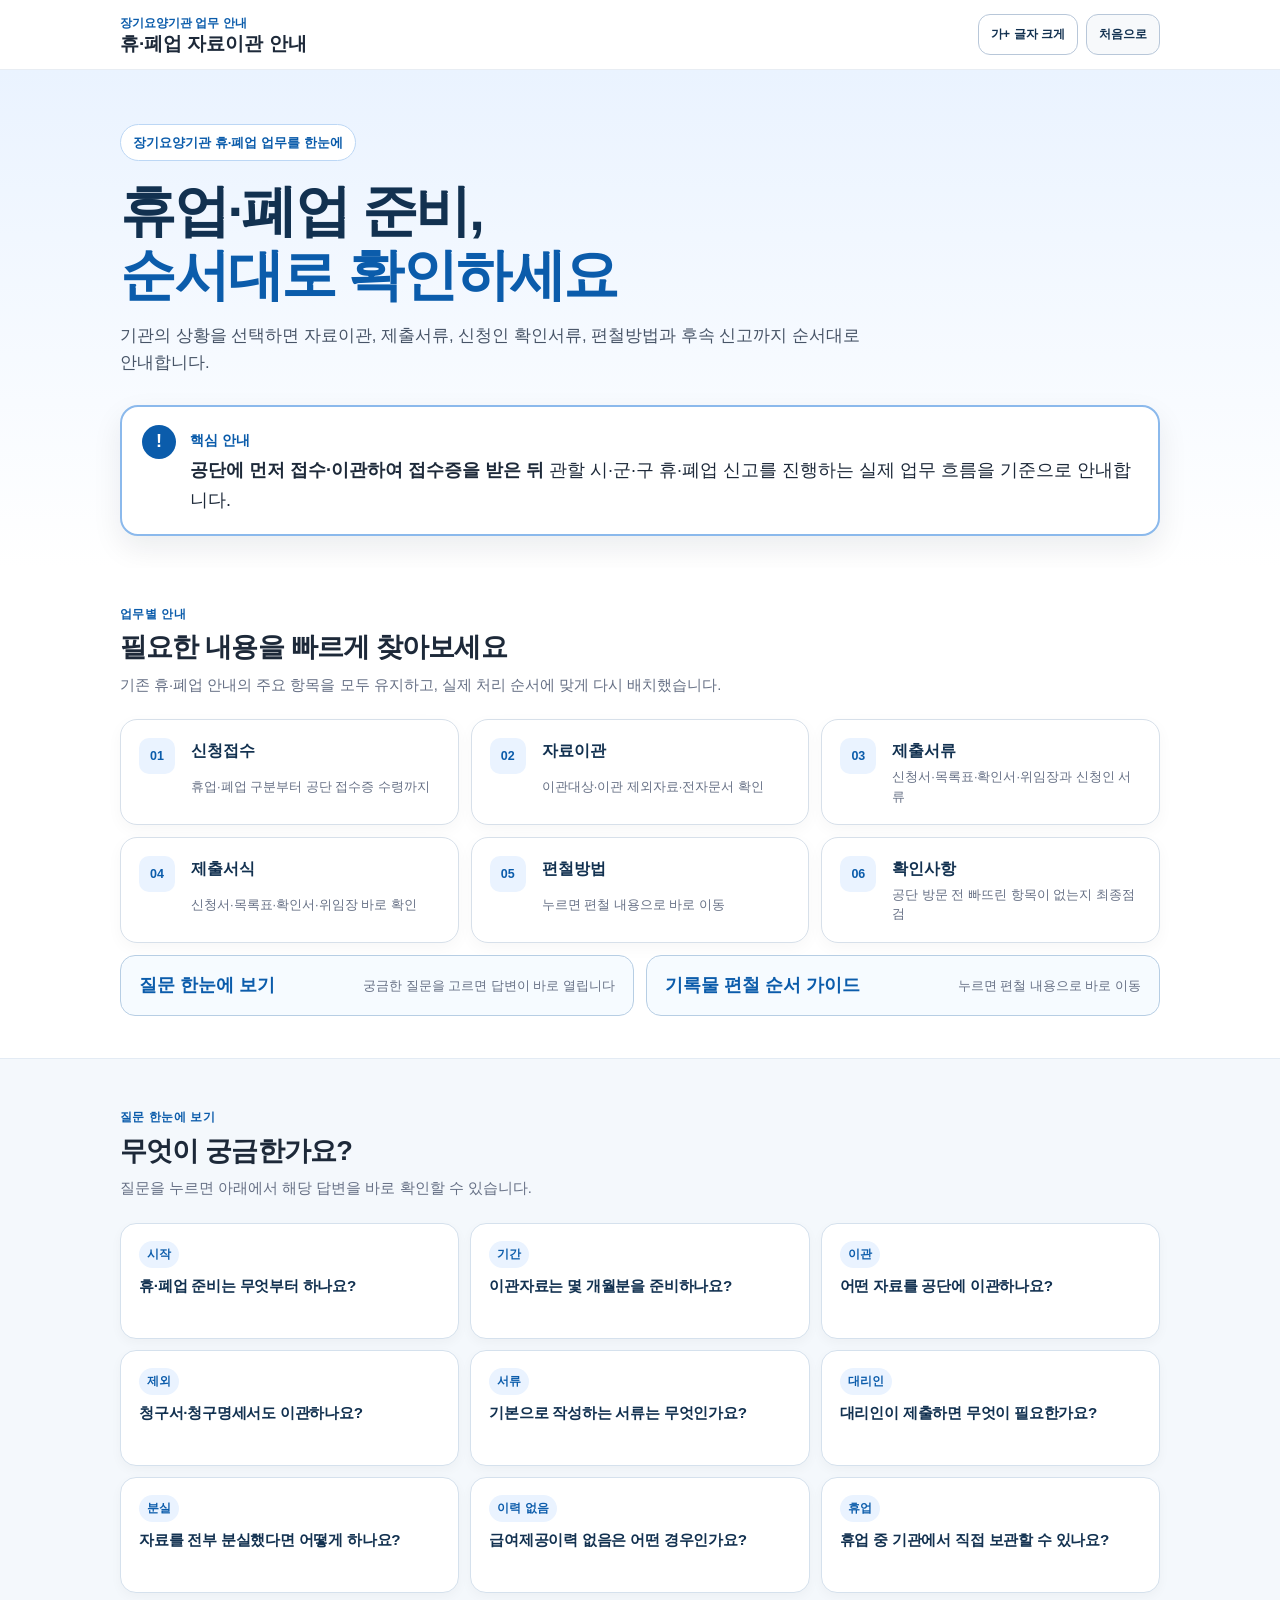
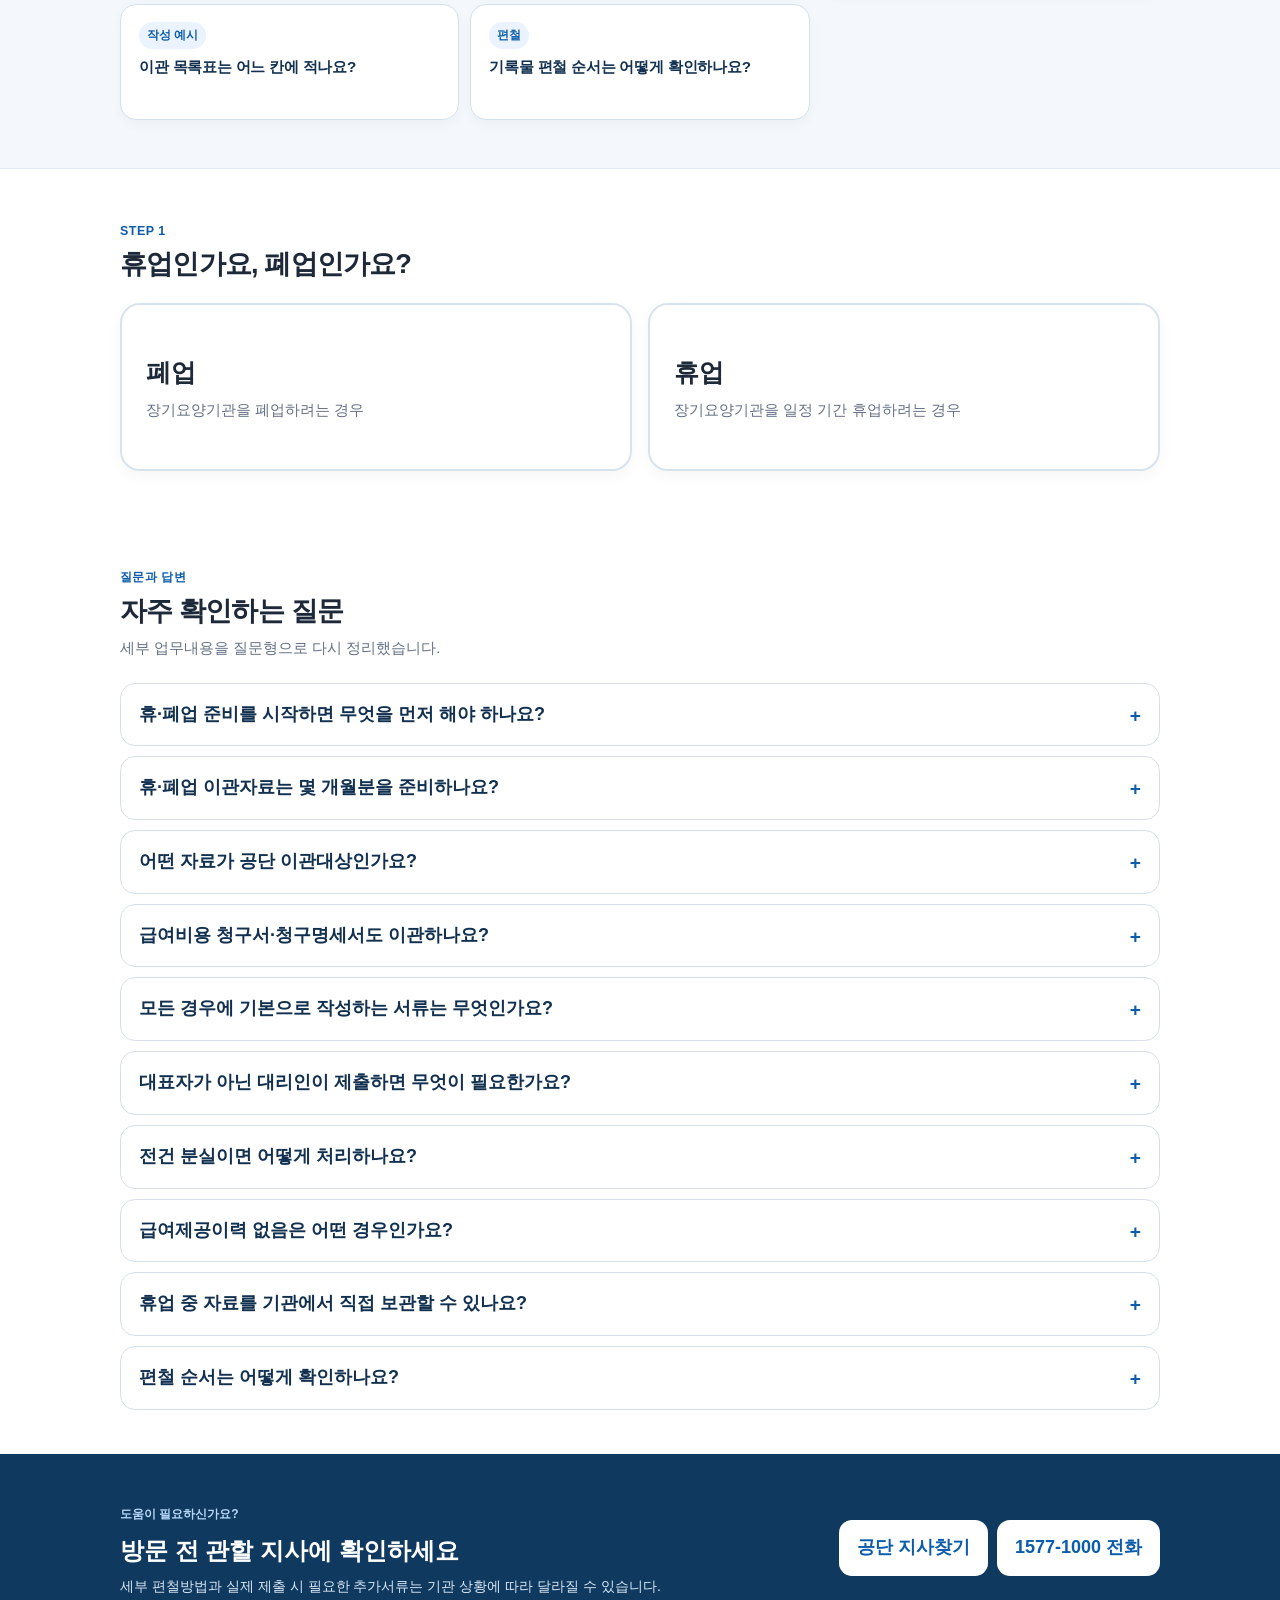
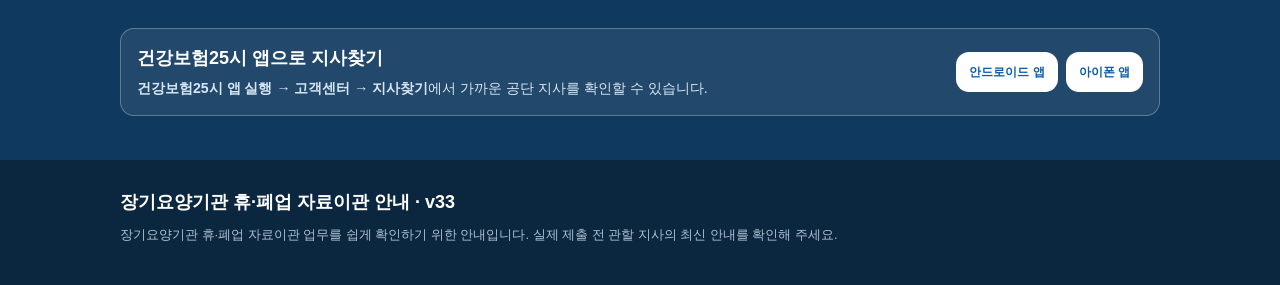
==== commit e7e05465: "Add files via upload" ====
--- a/index.html
+++ b/index.html
@@ -6,7 +6,7 @@
   <meta name="theme-color" content="#0b5cab" />
   <meta name="description" content="장기요양기관 휴업·폐업 자료이관 절차를 쉽게 확인하는 안내 사이트" />
   <title>장기요양기관 휴·폐업 안내</title>
-  <link rel="stylesheet" href="styles-v31.css?v=31" />
+  <link rel="stylesheet" href="styles-v33.css?v=33" />
   <link rel="manifest" href="manifest.json" />
   <link rel="icon" href="icons/icon-192.png" />
 </head>
@@ -52,10 +52,10 @@
         </div>
         <div class="overview-grid">
           <a href="#start" class="overview-card"><b>01</b><strong>신청접수</strong><span>휴업·폐업 구분부터 공단 접수증 수령까지</span></a>
-          <a href="#documents" class="overview-card"><b>02</b><strong>제출서류</strong><span>신청서·목록표·확인서·위임장과 신청인 서류</span></a>
-          <a href="#binding" class="overview-card"><b>03</b><strong>편철방법</strong><span>누르면 편철 내용으로 바로 이동</span></a>
-          <a href="#records" class="overview-card"><b>04</b><strong>자료이관</strong><span>이관대상·이관 제외자료·전자문서 확인</span></a>
-          <a href="#forms" class="overview-card"><b>05</b><strong>제출서식</strong><span>신청서·목록표·확인서·위임장 바로 확인</span></a>
+          <a href="#records" class="overview-card"><b>02</b><strong>자료이관</strong><span>이관대상·이관 제외자료·전자문서 확인</span></a>
+          <a href="#documents" class="overview-card"><b>03</b><strong>제출서류</strong><span>신청서·목록표·확인서·위임장과 신청인 서류</span></a>
+          <a href="#forms" class="overview-card"><b>04</b><strong>제출서식</strong><span>신청서·목록표·확인서·위임장 바로 확인</span></a>
+          <a href="#binding" class="overview-card"><b>05</b><strong>편철방법</strong><span>누르면 편철 내용으로 바로 이동</span></a>
           <a href="#check" class="overview-card"><b>06</b><strong>확인사항</strong><span>공단 방문 전 빠뜨린 항목이 없는지 최종점검</span></a>
         </div>
         <div class="overview-subrow">
@@ -243,25 +243,61 @@
           <p>참고 사이트의 서식 구성을 유지하되, 공식 법령 서식은 국가법령정보센터로 연결했습니다.</p>
         </div>
 
-        <div class="forms-grid">
-          <a class="form-card" href="https://www.law.go.kr/LSW/flDownload.do?bylClsCd=110202&flSeq=153264663&gubun=" target="_blank" rel="noopener">
-            <span>법정서식</span>
-            <strong>신청서 · 이관목록표 · 분실/훼손목록표</strong>
-            <p>별지 제36호서식에 신청서와 두 종류의 목록표가 함께 포함되어 있습니다.</p>
-            <b>공식 서식 열기 →</b>
-          </a>
-          <a class="form-card" href="forms/authorization.html" target="_blank" rel="noopener">
+        <div class="forms-bundle">
+          <div>
+            <span>관련 서식 전체</span>
+            <strong>신청서 · 이관목록표 · 분실/훼손목록표 · 확인서 · 위임장</strong>
+            <p>별지 제36호의 3개 서식은 하나의 공식 서식 파일에 함께 포함되어 있습니다.</p>
+          </div>
+          <a class="bundle-download" href="forms/관련서식_전체모음.zip" download>전체 다운로드</a>
+        </div>
+
+        <div class="forms-grid forms-grid-five">
+          <article class="form-card">
+            <span>별지 제36호</span>
+            <strong>공단이관·자체보관 신청서</strong>
+            <p>휴·폐업 시 공단이관 또는 자체보관을 신청하는 법정서식입니다.</p>
+            <div class="form-actions">
+              <a href="forms/annex36-preview.html" target="_blank" rel="noopener">미리보기</a>
+              <a href="https://www.law.go.kr/LSW/flDownload.do?bylClsCd=110202&flSeq=153264663&gubun=" target="_blank" rel="noopener">다운로드</a>
+            </div>
+          </article>
+          <article class="form-card">
+            <span>별지 제36호</span>
+            <strong>이관 목록표</strong>
+            <p>수급자별·공통서류별 이관 자료와 실제 수량을 기재합니다.</p>
+            <div class="form-actions">
+              <a href="forms/annex36-preview.html#transfer-list" target="_blank" rel="noopener">미리보기</a>
+              <a href="https://www.law.go.kr/LSW/flDownload.do?bylClsCd=110202&flSeq=153264663&gubun=" target="_blank" rel="noopener">다운로드</a>
+            </div>
+          </article>
+          <article class="form-card">
+            <span>별지 제36호</span>
+            <strong>분실 및 훼손 목록표</strong>
+            <p>분실·훼손된 자료가 있는 경우 해당 자료와 수량을 기재합니다.</p>
+            <div class="form-actions">
+              <a href="forms/annex36-preview.html#loss-list" target="_blank" rel="noopener">미리보기</a>
+              <a href="https://www.law.go.kr/LSW/flDownload.do?bylClsCd=110202&flSeq=153264663&gubun=" target="_blank" rel="noopener">다운로드</a>
+            </div>
+          </article>
+          <article class="form-card">
             <span>별지 제14호</span>
             <strong>위임장</strong>
             <p>대표자가 아닌 대리인이 신청할 때 작성합니다.</p>
-            <b>바로 보기 · 인쇄 →</b>
-          </a>
-          <a class="form-card" href="forms/confirmation.html" target="_blank" rel="noopener">
+            <div class="form-actions">
+              <a href="forms/authorization.html" target="_blank" rel="noopener">미리보기</a>
+              <a href="forms/authorization.html" download="위임장_별지14호.html">다운로드</a>
+            </div>
+          </article>
+          <article class="form-card">
             <span>별지 제2호</span>
             <strong>확인서</strong>
             <p>분실·훼손, 급여제공내역 없음 또는 기타 사유에 해당할 때 작성합니다.</p>
-            <b>바로 보기 · 인쇄 →</b>
-          </a>
+            <div class="form-actions">
+              <a href="forms/confirmation.html" target="_blank" rel="noopener">미리보기</a>
+              <a href="forms/confirmation.html" download="확인서_별지2호.html">다운로드</a>
+            </div>
+          </article>
         </div>
       </div>
     </section>
@@ -498,14 +534,14 @@
         </div>
         <div class="faq-list">
           <details id="faq-start"><summary>휴·폐업 준비를 시작하면 무엇을 먼저 해야 하나요?</summary><p>실무상 공단에 자료이관 또는 해당 유형의 접수를 진행해 접수증을 받은 뒤, 그 접수증을 포함하여 관할 시·군·구 휴·폐업 신고를 진행합니다. 기관이 아직 급여제공 중인 경우에는 기존 자료를 일부이관하고, 급여제공 종료 후 새로 발생한 자료를 추가 이관하여 이관완료로 처리합니다.</p></details>
+          <details id="faq-period"><summary>휴·폐업 이관자료는 몇 개월분을 준비하나요?</summary><p>휴·폐업일이 속한 기준월을 포함하여 총 61개월분을 준비합니다. 기준월로부터 5년 전 같은 달부터 기준월까지 시작월과 종료월을 모두 포함해 계산합니다. 예를 들어 2026년 9월이 기준월이면 2021년 9월부터 2026년 9월까지입니다.</p></details>
+          <details id="faq-transfer"><summary>어떤 자료가 공단 이관대상인가요?</summary><p>장기요양급여 계약 관련 서류, 급여제공기록지 등 급여비용 산정 관련 서류, 방문간호지시서(해당 기관), 급여비용 명세서 부본 또는 본인부담금수납대장, 관련 전자문서를 확인합니다.</p></details>
+          <details id="faq-exclusion"><summary>급여비용 청구서·청구명세서도 이관하나요?</summary><p>보존자료에는 포함되지만 휴·폐업 시 공단 이관 대상에서는 제외됩니다. 이관 대상과 기관 자체 보존대상을 혼동하지 않도록 구분하세요.</p></details>
           <details id="faq-basic-docs"><summary>모든 경우에 기본으로 작성하는 서류는 무엇인가요?</summary><p>공단이관·자체보관 신청서와 이관 목록표를 기본으로 작성합니다. 분실·훼손 자료가 있으면 분실 및 훼손 목록표를 추가합니다. 확인서는 분실·훼손, 급여제공내역 없음 또는 기타 사유에 해당할 때 작성하며, 분실·훼손은 일부 또는 전부를 구분해 표시합니다.</p></details>
           <details id="faq-agent"><summary>대표자가 아닌 대리인이 제출하면 무엇이 필요한가요?</summary><p>위임장을 작성해야 합니다. 개인기관과 법인기관은 위임장에 사용하는 인감 및 확인서류가 다르므로 ‘신청인 서류’에서 대표자/대리인과 개인/법인을 선택해 확인하세요.</p></details>
           <details id="faq-loss"><summary>전건 분실이면 어떻게 처리하나요?</summary><p>신청서, 이관 목록표, 분실 및 훼손 목록표, 확인서를 작성합니다. 확인서에는 분실·훼손된 자료와 경위를 기재합니다. 자료 기록·관리 또는 이관 의무 위반이 인정되는 경우 과태료가 부과될 수 있습니다.</p></details>
           <details id="faq-no-history"><summary>급여제공이력 없음은 어떤 경우인가요?</summary><p>최근 5년간 장기요양급여 제공이력이 없거나, 휴업 후 새로운 급여제공이력 없이 폐업을 신고하는 경우입니다. 신청서, 이관 목록표, 확인서를 작성하며 확인서에는 급여제공내역이 없다는 내용을 기재합니다.</p></details>
           <details id="faq-self-storage"><summary>휴업 중 자료를 기관에서 직접 보관할 수 있나요?</summary><p>휴업기관은 휴업 예정일 전에 자체보관을 신청하고 공단의 허가를 받은 경우에 자체보관할 수 있습니다. 신청서에는 보관기간, 보관장소, 보관책임자와 연락처를 작성합니다.</p></details>
-          <details id="faq-period"><summary>휴·폐업 이관자료는 몇 개월분을 준비하나요?</summary><p>휴·폐업일이 속한 기준월을 포함하여 총 61개월분을 준비합니다. 기준월로부터 5년 전 같은 달부터 기준월까지 시작월과 종료월을 모두 포함해 계산합니다. 예를 들어 2026년 9월이 기준월이면 2021년 9월부터 2026년 9월까지입니다.</p></details>
-          <details id="faq-transfer"><summary>어떤 자료가 공단 이관대상인가요?</summary><p>장기요양급여 계약 관련 서류, 급여제공기록지 등 급여비용 산정 관련 서류, 방문간호지시서(해당 기관), 급여비용 명세서 부본 또는 본인부담금수납대장, 관련 전자문서를 확인합니다.</p></details>
-          <details id="faq-exclusion"><summary>급여비용 청구서·청구명세서도 이관하나요?</summary><p>보존자료에는 포함되지만 휴·폐업 시 공단 이관 대상에서는 제외됩니다. 이관 대상과 기관 자체 보존대상을 혼동하지 않도록 구분하세요.</p></details>
           <details id="faq-binding"><summary>편철 순서는 어떻게 확인하나요?</summary><p>운영연도와 급여종류를 복수로 선택한 뒤 ‘편철 구조 확인하기’를 누르면 급여종류별 정리 순서를 확인할 수 있습니다.</p></details>
         </div>
       </div>
@@ -522,13 +558,23 @@
           <a href="https://www.nhis.or.kr/nhis/about/retrieveBranchList.do" target="_blank" rel="noopener">공단 지사찾기</a>
           <a href="tel:15771000">1577-1000 전화</a>
         </div>
+        <div class="health25-guide">
+          <div>
+            <strong>건강보험25시 앱으로 지사찾기</strong>
+            <p><b>건강보험25시 앱 실행 → 고객센터 → 지사찾기</b>에서 가까운 공단 지사를 확인할 수 있습니다.</p>
+          </div>
+          <div class="health25-links">
+            <a href="https://play.google.com/store/apps/details?id=kr.or.nhic" target="_blank" rel="noopener">안드로이드 앱</a>
+            <a href="https://apps.apple.com/kr/app/id375279377" target="_blank" rel="noopener">아이폰 앱</a>
+          </div>
+        </div>
       </div>
     </section>
   </main>
 
   <footer>
     <div class="shell">
-      <strong>장기요양기관 휴·폐업 자료이관 안내</strong>
+      <strong>장기요양기관 휴·폐업 자료이관 안내 · v33</strong>
       <p>장기요양기관 휴·폐업 자료이관 업무를 쉽게 확인하기 위한 안내입니다. 실제 제출 전 관할 지사의 최신 안내를 확인해 주세요.</p>
     </div>
   </footer>
@@ -542,7 +588,7 @@
       caches.keys().then(keys => Promise.all(keys.filter(k => k.startsWith('hyupeup-guide-')).map(k => caches.delete(k)))).catch(()=>{});
     }
   </script>
-  <script src="app-v31.js?v=31"></script>
+  <script src="app-v33.js?v=33"></script>
 
   <div class="form-modal hidden" id="formModal" role="dialog" aria-modal="true" aria-labelledby="formModalTitle">
     <div class="form-modal-backdrop" data-form-close></div>
--- a/styles-v33.css
+++ b/styles-v33.css
@@ -0,0 +1,220 @@
+:root{
+  --blue:#0b5cab;--blue2:#eaf3ff;--navy:#123150;--sky:#f4f8fc;--text:#1d2939;--muted:#667085;
+  --line:#d7e0ea;--white:#fff;--green:#087a55;--green-bg:#eaf8f2;--orange:#a24b00;--orange-bg:#fff3e7;
+  --shadow:0 12px 30px rgba(16,24,40,.08);--radius:20px;--font:18px;
+}
+*{box-sizing:border-box}html{scroll-behavior:smooth}body{margin:0;font-family:-apple-system,BlinkMacSystemFont,"Apple SD Gothic Neo","Noto Sans KR","Segoe UI",sans-serif;color:var(--text);font-size:var(--font);line-height:1.65;background:#fff}.large-text{--font:21px}.shell{width:min(1040px,calc(100% - 32px));margin:0 auto}.skip{position:absolute;left:-9999px}.skip:focus{left:12px;top:12px;background:#000;color:#fff;padding:8px 12px;z-index:1000}.site-header{position:sticky;top:0;z-index:30;background:rgba(255,255,255,.96);backdrop-filter:blur(10px);border-bottom:1px solid #e8edf3}.header-row{display:flex;align-items:center;justify-content:space-between;gap:16px;padding:13px 0}.overline{margin:0;color:var(--blue);font-size:.76rem;font-weight:800}.site-header h1{margin:0;font-size:1.18rem;line-height:1.2}.header-actions{display:flex;gap:8px}.utility-btn{border:1px solid #b8c7d9;background:#fff;color:var(--navy);font:inherit;font-size:.78rem;font-weight:750;padding:9px 12px;border-radius:12px}.utility-btn.ghost{background:#f7f9fb}.hero{padding:54px 0 32px;background:linear-gradient(180deg,#eaf3ff 0%,#fff 100%)}.hero-chip{display:inline-block;background:#fff;color:var(--blue);font-weight:800;font-size:.82rem;padding:7px 12px;border-radius:999px;border:1px solid #bcd7f5}.hero h2{font-size:clamp(2rem,7vw,3.5rem);line-height:1.13;letter-spacing:-.04em;margin:18px 0 16px;color:var(--navy)}.hero h2 strong{color:var(--blue)}.hero-text{max-width:650px;margin:0;color:#475467;font-size:1.04rem}.core-alert{margin-top:28px;display:flex;gap:14px;align-items:flex-start;background:#fff;border:2px solid #8bb9ec;border-radius:18px;padding:18px 20px;box-shadow:var(--shadow)}.alert-icon{width:34px;height:34px;flex:0 0 34px;border-radius:50%;display:grid;place-items:center;background:var(--blue);color:#fff;font-weight:900}.core-alert strong{color:var(--blue);font-size:.9rem}.core-alert p{margin:2px 0 0}.selector-section,.content{padding:52px 0}.soft{background:var(--sky)}.section-heading{margin-bottom:22px}.section-heading>span{display:block;color:var(--blue);font-size:.78rem;font-weight:900;letter-spacing:.04em;margin-bottom:5px}.section-heading h2{font-size:1.7rem;line-height:1.3;letter-spacing:-.03em;margin:0}.section-heading p{margin:8px 0 0;color:var(--muted);font-size:.92rem}.big-choice-grid{display:grid;grid-template-columns:1fr 1fr;gap:16px}.big-choice{appearance:none;text-align:left;border:2px solid #d9e3ee;background:#fff;border-radius:20px;padding:24px;min-height:168px;font:inherit;color:inherit;cursor:pointer;box-shadow:0 5px 16px rgba(15,23,42,.04);transition:.15s}.big-choice:hover,.big-choice:focus-visible{transform:translateY(-2px);border-color:var(--blue);outline:none}.big-choice.selected{border-color:var(--blue);background:var(--blue2)}.choice-icon{display:inline-block;font-size:.72rem;font-weight:900;color:var(--blue);background:var(--blue2);padding:5px 9px;border-radius:999px;margin-bottom:15px}.big-choice strong{display:block;font-size:1.55rem}.big-choice small{display:block;color:var(--muted);margin-top:4px}.type-grid{display:grid;grid-template-columns:repeat(2,1fr);gap:14px}.type-card{border:1px solid #d6e0eb;background:#fff;border-radius:18px;padding:20px;text-align:left;font:inherit;color:inherit;cursor:pointer;min-height:150px}.type-card:hover,.type-card:focus-visible{outline:none;border:2px solid var(--blue);padding:19px}.type-card.selected{border:2px solid var(--blue);padding:19px;box-shadow:var(--shadow)}.type-card strong{display:block;font-size:1.15rem;color:var(--navy)}.type-card p{margin:7px 0 0;color:var(--muted);font-size:.88rem;line-height:1.5}.type-card .tag{display:inline-block;margin-bottom:9px;background:#eef4fb;color:#315f8f;padding:4px 8px;border-radius:999px;font-size:.7rem;font-weight:850}.hidden{display:none!important}.result-wrap{padding:22px 0 0}.result-summary{display:flex;justify-content:space-between;gap:16px;align-items:center;padding:22px 24px;border:2px solid #a9c9ec;background:#f7fbff;border-radius:20px}.result-label{font-size:.76rem;font-weight:800;color:var(--blue)}.result-summary h2{margin:2px 0 2px;font-size:1.4rem;color:var(--navy)}.result-summary p{margin:0;color:var(--muted);font-size:.9rem}.change-btn{white-space:nowrap;border:1px solid #9db6cf;background:#fff;color:var(--navy);font:inherit;font-size:.8rem;font-weight:800;padding:10px 13px;border-radius:12px}.jump-nav{display:grid;grid-template-columns:repeat(6,1fr);gap:8px;margin:16px 0}.jump-nav button{border:1px solid #d8e1eb;background:#fff;border-radius:12px;padding:12px 6px;font:inherit;font-size:.75rem;font-weight:750;color:#344054}.flow-list{display:flex;flex-direction:column;gap:12px}.flow-item{display:grid;grid-template-columns:54px 1fr;gap:14px;align-items:start;background:#fff;border:1px solid var(--line);border-radius:18px;padding:18px}.flow-num{width:44px;height:44px;border-radius:14px;background:var(--blue);color:#fff;display:grid;place-items:center;font-weight:900}.flow-item h3{margin:0 0 4px;font-size:1.1rem}.flow-item p{margin:0;color:var(--muted);font-size:.9rem}.tip-box{margin-top:16px;background:var(--orange-bg);color:#6e3600;border-radius:16px;padding:16px 18px;font-size:.9rem}.legal-detail{margin-top:12px;background:#fff5f5;border:2px solid #e8a0a0;border-radius:16px;padding:18px 20px;color:#6b2020}.legal-detail>strong{display:block;font-size:1.05rem;margin-bottom:7px}.legal-detail p{margin:7px 0;font-size:.88rem}.legal-detail .small{color:#7a4a4a;font-size:.8rem}.common-docs{display:grid;grid-template-columns:1fr auto 1fr;align-items:center;gap:14px}.doc-card{border-radius:20px;padding:22px;min-height:166px}.doc-card.primary{background:#0b5cab;color:#fff}.doc-card.secondary{background:#fff;border:2px solid #9dc1e8}.doc-no{font-size:.75rem;font-weight:850;opacity:.85}.doc-card h3{margin:8px 0 4px;font-size:1.2rem}.doc-card p{margin:0;font-size:.88rem}.plus{font-size:1.8rem;font-weight:700;color:#7190ae}.selected-doc-box{margin-top:18px;background:#fff;border:1px solid var(--line);border-radius:18px;padding:20px}.selected-doc-box h3{margin:0 0 10px}.selected-doc-box ul{margin:0;padding-left:1.2em}.selected-doc-box li{margin:5px 0}.caution-line{margin-top:12px;padding:14px 16px;background:#fff8eb;border-left:5px solid #f0a44b;border-radius:12px;font-size:.88rem}.forms-grid{display:grid;grid-template-columns:repeat(3,1fr);gap:14px}.form-card{display:block;text-decoration:none;color:inherit;border:1px solid var(--line);border-radius:18px;padding:20px;background:#fff;min-height:208px}.form-card:hover{border-color:var(--blue)}.form-card>span{display:inline-block;background:var(--blue2);color:var(--blue);font-size:.72rem;font-weight:850;padding:4px 8px;border-radius:999px}.form-card strong{display:block;font-size:1.12rem;margin:10px 0 6px}.form-card p{font-size:.86rem;color:var(--muted);margin:0 0 18px}.form-card b{font-size:.82rem;color:var(--blue)}.form-card.muted{background:#fafbfc}.form-card.muted b{color:#667085}.record-grid{display:grid;grid-template-columns:1fr 1fr;gap:12px}.record-grid article{background:#fff;border:1px solid var(--line);border-radius:18px;padding:20px}.record-grid article>b{color:var(--blue);font-size:.75rem}.record-grid h3{font-size:1.02rem;margin:7px 0 5px}.record-grid p{margin:0;color:var(--muted);font-size:.86rem}.details{margin-top:16px;border:1px solid var(--line);border-radius:16px;background:#fff;overflow:hidden}.details summary{cursor:pointer;font-weight:800;padding:16px 18px}.details div{padding:0 18px 16px;color:var(--muted);font-size:.9rem}.details p{margin:0}.binding-box{display:grid;grid-template-columns:1fr 1fr auto;gap:12px;align-items:end;background:#f8fafc;border:1px solid var(--line);border-radius:18px;padding:18px}.field label{display:block;font-size:.8rem;font-weight:800;margin-bottom:6px}.field select{width:100%;font:inherit;font-size:.9rem;padding:12px;border:1px solid #b9c8d8;border-radius:12px;background:#fff}.make-label{border:0;background:var(--blue);color:#fff;font:inherit;font-size:.85rem;font-weight:850;padding:13px 17px;border-radius:12px}.label-result{margin-top:16px;border:2px dashed #8caeca;border-radius:16px;padding:20px;background:#f7fbff}.label-result strong{font-size:1.25rem;color:var(--navy)}.label-result ol{margin-bottom:0}.check-list{display:flex;flex-direction:column;gap:9px}.check-row{display:flex;gap:12px;align-items:flex-start;background:#fff;border:1px solid var(--line);border-radius:14px;padding:14px 16px}.check-row input{width:24px;height:24px;flex:0 0 24px;margin-top:2px;accent-color:var(--blue)}.check-row label{cursor:pointer}.clear-checks{margin-top:14px;border:1px solid #c6d2de;background:#fff;color:#475467;font:inherit;font-size:.8rem;font-weight:750;padding:10px 13px;border-radius:12px}.contact{padding:44px 0;background:#10395f;color:#fff}.contact-inner{display:flex;align-items:center;justify-content:space-between;gap:20px}.contact span{font-size:.75rem;font-weight:850;color:#b7d7f8}.contact h2{margin:4px 0;font-size:1.5rem}.contact p{margin:0;color:#d7e7f6;font-size:.88rem}.contact a{white-space:nowrap;text-decoration:none;background:#fff;color:#0b5cab;font-weight:850;padding:13px 18px;border-radius:13px}footer{padding:28px 0 40px;background:#0b2740;color:#d3deea}footer strong{color:#fff}footer p{max-width:720px;margin:6px 0 0;font-size:.8rem;color:#aebfd0}
+@media(max-width:760px){.shell{width:min(100% - 24px,1040px)}.header-row{align-items:flex-start}.header-actions{flex-direction:column;gap:5px}.utility-btn{padding:7px 9px;font-size:.68rem}.hero{padding-top:38px}.core-alert{padding:16px}.big-choice-grid,.type-grid,.forms-grid,.record-grid{grid-template-columns:1fr}.big-choice{min-height:138px}.type-card{min-height:auto}.jump-nav{grid-template-columns:repeat(3,1fr)}.common-docs{grid-template-columns:1fr}.plus{text-align:center;line-height:1}.binding-box{grid-template-columns:1fr}.contact-inner{align-items:flex-start;flex-direction:column}.contact a{width:100%;text-align:center}.result-summary{align-items:flex-start;flex-direction:column}.change-btn{align-self:flex-end}}
+@media(max-width:430px){body{font-size:17px}.large-text{--font:20px}.hero h2{font-size:2.25rem}.section-heading h2{font-size:1.48rem}.jump-nav{grid-template-columns:repeat(2,1fr)}.flow-item{grid-template-columns:46px 1fr;padding:15px}.flow-num{width:38px;height:38px}.choice-icon{margin-bottom:10px}}
+.situation-help{margin:0 0 14px;background:#eef7ff;border:1px solid #9fc6ee;border-radius:16px;padding:16px 18px;color:#173a5e}.situation-help strong{display:block;color:#0b5cab;margin-bottom:5px}.situation-help p{margin:0;font-size:.9rem;line-height:1.6}.doc-help{margin-top:12px;background:#f5f9ff;border:1px solid #b6cee7;border-radius:14px;padding:15px 17px;color:#294766}.doc-help strong{display:block;color:#0b5cab;margin-bottom:5px}.doc-help p{margin:0;font-size:.88rem;line-height:1.6}.mini-details{margin-top:12px;border-top:1px solid #e1adad;padding-top:10px}.mini-details summary{cursor:pointer;font-weight:800;color:#7a2020}.mini-details div{padding-top:8px}.mini-details p{margin:6px 0}
+.binding-rule{margin-bottom:16px;padding:18px 20px;background:#eef6ff;border:1px solid #a9caeb;border-radius:18px}.binding-rule>strong{display:block;color:var(--blue);margin-bottom:10px}.binding-rule-steps{display:flex;align-items:center;gap:8px;flex-wrap:wrap}.binding-rule-steps span{background:#fff;border:1px solid #c4d8ec;border-radius:999px;padding:7px 11px;font-size:.82rem;font-weight:800;color:#274d73}.binding-rule-steps b{color:#7190ae}.binding-rule p{margin:10px 0 0;color:#50657a;font-size:.86rem}.exclude-box{margin-top:16px;display:flex;gap:14px;align-items:flex-start;padding:18px 20px;background:#fff8eb;border:1px solid #edc889;border-radius:16px}.exclude-badge{flex:0 0 auto;background:#a24b00;color:#fff;border-radius:999px;padding:5px 9px;font-size:.72rem;font-weight:900}.exclude-box strong{display:block;color:#713700}.exclude-box p{margin:4px 0 0;color:#79512c;font-size:.85rem}.record-note{margin-top:14px;background:#eef7ff;border-left:5px solid var(--blue);border-radius:12px;padding:15px 17px}.record-note strong{display:block;color:var(--blue);margin-bottom:4px}.record-note p{margin:0;font-size:.86rem;color:#35536e}.label-result{border-style:solid}.label-head>span{display:block;color:var(--blue);font-size:.75rem;font-weight:900}.label-head>strong{display:block}.label-head p{margin:5px 0 0;color:#526b82;font-size:.87rem}.service-guide{list-style:none;padding:0;margin:18px 0 0;display:flex;flex-direction:column;gap:10px}.guide-row{display:grid;grid-template-columns:42px 1fr;gap:12px;align-items:flex-start;background:#fff;border:1px solid #d5e2ef;border-radius:14px;padding:14px}.guide-no{width:34px;height:34px;display:grid;place-items:center;background:var(--blue);color:#fff;border-radius:10px;font-weight:900}.guide-row strong{display:block;font-size:1rem}.guide-row p{margin:2px 0 0;color:var(--muted);font-size:.84rem}.service-alert{margin-top:12px;background:#eef8f4;border:1px solid #9fd0bd;border-radius:14px;padding:14px 16px;color:#245946}.service-alert strong{color:#087a55}.service-alert p,.label-finish p{margin:3px 0 0;font-size:.84rem}.label-finish{margin-top:12px;background:#f2f4f7;border-radius:14px;padding:14px 16px}.binding-details{margin-top:12px}@media(max-width:760px){.binding-rule-steps{align-items:flex-start}.binding-rule-steps b{display:none}.exclude-box{flex-direction:column;gap:8px}}
+
+/* v8: simpler document guide */
+.simple-docs{display:grid;grid-template-columns:1fr auto 1fr;gap:12px;align-items:center;margin-top:6px}.simple-doc{background:#fff;border:2px solid #b6cee7;border-radius:18px;padding:18px 20px;min-height:90px;display:flex;flex-direction:column;justify-content:center}.simple-doc b{display:block;font-size:1.15rem;color:var(--navy);margin-bottom:5px}.simple-doc span{color:var(--muted);font-size:.88rem}.simple-plus{font-size:1.7rem;font-weight:900;color:#7896b4;text-align:center}.simple-doc-note{margin:10px 0 0;color:#526b82;font-size:.86rem}.inline-doc-link{color:var(--blue);font-weight:800;text-underline-offset:3px}.inline-doc-link:hover{text-decoration-thickness:2px}
+
+/* v8: multi-select binding guide */
+.binding-select-panel{background:#f8fafc;border:1px solid var(--line);border-radius:20px;padding:20px}.binding-select-group+.binding-select-group{margin-top:22px}.binding-select-head{display:flex;align-items:center;justify-content:space-between;gap:12px;margin-bottom:11px}.binding-select-head>div{display:flex;align-items:center;gap:7px;flex-wrap:wrap}.binding-select-head strong{font-size:1.02rem;color:var(--navy)}.binding-select-head small{font-size:.73rem;color:#667085;background:#eef2f6;border-radius:999px;padding:4px 7px}.mini-clear{border:1px solid #bcc9d6;background:#fff;color:#475467;border-radius:10px;padding:7px 10px;font:inherit;font-size:.75rem;font-weight:800}.choice-chip-grid{display:grid;grid-template-columns:repeat(3,1fr);gap:9px}.service-chips{grid-template-columns:repeat(2,1fr)}.choice-chip{position:relative;cursor:pointer}.choice-chip input{position:absolute;opacity:0;pointer-events:none}.choice-chip span{display:flex;min-height:48px;align-items:center;justify-content:center;text-align:center;border:1.5px solid #bdcbd8;background:#fff;border-radius:12px;padding:10px 9px;font-size:.87rem;font-weight:780;color:#344054;transition:.15s}.choice-chip input:checked+span{border-color:var(--blue);background:#eaf4ff;color:#0b5cab;box-shadow:inset 0 0 0 1px var(--blue)}.choice-chip input:focus-visible+span{outline:3px solid rgba(11,92,171,.25);outline-offset:2px}.make-label.wide{width:100%;margin-top:20px;min-height:50px;font-size:.95rem}.binding-error{margin-top:10px;background:#fff1f1;border:1px solid #e5a7a7;color:#8a2626;border-radius:12px;padding:11px 13px;font-size:.86rem;font-weight:750}.binding-results{margin-top:16px;display:flex;flex-direction:column;gap:14px}.binding-result-summary{background:#eef7ff;border:1px solid #a9caeb;border-radius:15px;padding:14px 16px}.binding-result-summary b{color:var(--blue)}.binding-result-summary p{margin:3px 0 0;color:#526b82;font-size:.84rem}.binding-result-card{border:2px solid #c4d8ec;border-radius:18px;padding:18px;background:#f8fbff}.binding-result-card .guide-note{margin:10px 0 0;color:#526b82;font-size:.86rem}.binding-result-card .service-guide{margin-top:14px}
+
+@media(max-width:760px){.simple-docs{grid-template-columns:1fr}.simple-plus{line-height:1}.choice-chip-grid,.service-chips{grid-template-columns:repeat(2,1fr)}}
+@media(max-width:430px){.choice-chip-grid,.service-chips{grid-template-columns:1fr 1fr}.choice-chip span{min-height:52px;font-size:.86rem}.binding-select-panel{padding:16px}.binding-select-head{align-items:flex-start}.simple-doc{min-height:auto}}
+
+/* v10: 신청인·대리인 안내 */
+.jump-nav{grid-template-columns:repeat(7,1fr)}
+.applicant-box{margin-top:28px;padding:24px;background:#fff;border:1px solid var(--line);border-radius:20px;box-shadow:0 7px 18px rgba(16,24,40,.04)}
+.section-heading.compact{margin-bottom:18px}.section-heading.compact h2{font-size:1.35rem}
+.applicant-step{padding:14px 0;border-top:1px solid #e6ebf1}.applicant-step:first-of-type{border-top:0}.applicant-step>strong{display:block;margin-bottom:10px;color:var(--navy)}
+.segmented{display:grid;grid-template-columns:1fr 1fr;gap:10px}.segmented button{border:1px solid #bcccdc;background:#fff;border-radius:14px;padding:14px 12px;font:inherit;font-weight:800;color:#344054;cursor:pointer}.segmented button.selected{border:2px solid var(--blue);background:var(--blue2);color:var(--blue);padding:13px 11px}
+.applicant-result{margin-top:16px;border:2px solid #a9c9ec;background:#f7fbff;border-radius:16px;padding:18px}.applicant-result>strong{display:block;color:var(--navy);font-size:1.08rem}.applicant-result ul{margin:10px 0;padding-left:22px}.applicant-result li{margin:7px 0}.applicant-result p{margin:8px 0 0;color:var(--muted);font-size:.88rem}.applicant-details{margin-top:14px}
+@media(max-width:720px){.jump-nav{grid-template-columns:repeat(2,1fr)}.segmented{grid-template-columns:1fr}.big-choice{min-height:128px}.big-choice strong{font-size:1.35rem}}
+
+
+/* v11: 원본 안내 내용 보존 + 쉬운 동선 */
+.overview-section{padding:36px 0 42px;background:#fff}.overview-grid{display:grid;grid-template-columns:repeat(3,1fr);gap:12px}.overview-card{text-decoration:none;color:inherit;border:1px solid var(--line);background:#fff;border-radius:17px;padding:18px;display:grid;grid-template-columns:42px 1fr;column-gap:10px;row-gap:3px;box-shadow:0 5px 16px rgba(16,24,40,.035)}.overview-card b{grid-row:1/3;width:36px;height:36px;border-radius:10px;background:var(--blue2);color:var(--blue);display:grid;place-items:center;font-size:.78rem}.overview-card strong{color:var(--navy);font-size:1rem}.overview-card span{color:var(--muted);font-size:.8rem;line-height:1.5}.overview-card:hover{border-color:#8ab7e0;transform:translateY(-1px)}.overview-subrow{display:grid;grid-template-columns:1fr 1fr;gap:12px;margin-top:12px}.overview-wide{text-decoration:none;color:inherit;border:1px solid #b7cee4;background:#f6fbff;border-radius:15px;padding:15px 18px;display:flex;justify-content:space-between;gap:12px;align-items:center}.overview-wide strong{color:var(--blue)}.overview-wide span{font-size:.8rem;color:var(--muted);text-align:right}.applicant-plain-guide{margin-top:14px;padding:14px 16px;border-radius:14px;background:#f8fafc;border:1px solid #d9e2ec}.applicant-plain-guide strong{color:var(--navy)}.applicant-plain-guide p{margin:4px 0 0;color:var(--muted);font-size:.87rem}.service-record-note{margin-bottom:16px;padding:16px 18px;border:1px solid #abd0ee;background:#f3f9ff;border-radius:16px}.service-record-note strong{display:block;color:var(--navy)}.service-record-note p{margin:5px 0 7px;color:#49657f;font-size:.88rem}.service-record-note a{font-weight:850;color:var(--blue);text-decoration:none}.check-stage-grid{display:grid;grid-template-columns:repeat(4,1fr);gap:9px;margin-bottom:18px}.check-stage-grid>div{border:1px solid #cdd9e5;background:#fff;border-radius:13px;padding:12px 10px;display:flex;gap:8px;align-items:center}.check-stage-grid b{flex:0 0 auto;color:var(--blue);font-size:.75rem}.check-stage-grid span{font-size:.8rem;font-weight:800;color:#344054}.faq-section{padding:44px 0;background:#fff}.faq-list{display:flex;flex-direction:column;gap:10px}.faq-list details{border:1px solid var(--line);border-radius:15px;background:#fff;overflow:hidden}.faq-list summary{cursor:pointer;padding:16px 18px;font-weight:850;color:var(--navy);list-style:none}.faq-list summary::-webkit-details-marker{display:none}.faq-list summary:after{content:'+';float:right;color:var(--blue);font-size:1.2rem}.faq-list details[open] summary:after{content:'−'}.faq-list p{margin:0;padding:0 18px 17px;color:var(--muted);line-height:1.7;font-size:.88rem}.privacy-section{padding:36px 0;background:#f3f6f9;border-top:1px solid #e0e7ee}.privacy-grid{display:grid;grid-template-columns:1.2fr .8fr;gap:24px;align-items:start}.mini-kicker{font-size:.74rem;font-weight:900;color:var(--blue)}.privacy-section h2{margin:5px 0 8px;color:var(--navy);font-size:1.35rem}.privacy-section p{color:#53697e;line-height:1.65;font-size:.86rem}.privacy-items{display:grid;gap:10px}.privacy-items p{margin:0;background:#fff;border:1px solid #d8e1e9;border-radius:13px;padding:13px 15px}.contact-links{display:flex;gap:9px;flex-wrap:wrap}.contact-links a{white-space:nowrap}.footer-small{font-size:.74rem!important;color:#91a9bf!important;margin-top:10px!important}
+@media(max-width:760px){.overview-grid{grid-template-columns:1fr 1fr}.overview-subrow{grid-template-columns:1fr}.overview-wide{align-items:flex-start;flex-direction:column}.overview-wide span{text-align:left}.check-stage-grid{grid-template-columns:1fr 1fr}.privacy-grid{grid-template-columns:1fr}.contact-links{width:100%}.contact-links a{flex:1;min-width:140px}.overview-card{padding:15px}}
+@media(max-width:430px){.overview-grid{grid-template-columns:1fr}.check-stage-grid{grid-template-columns:1fr 1fr}.overview-card span{font-size:.83rem}}
+
+/* v12: 선택카드의 불필요한 보조 배지는 표시하지 않습니다. */
+.choice-icon,.type-card .tag{display:none!important}
+
+
+/* v13: 원본 편철 가이드 구조 반영 */
+.year-binding-card{background:#fff;border:1px solid #dbe5f1;border-radius:22px;padding:18px;margin:18px 0;box-shadow:0 8px 24px rgba(31,58,92,.06)}
+.year-binding-head{background:#50698a;color:#fff;border-radius:14px;padding:13px 18px;font-size:1.25rem;font-weight:800;text-align:center;margin-bottom:18px}
+.year-common,.year-service-section{border:1px solid #dbe5f1;border-radius:18px;padding:16px;margin-top:14px;background:#fbfdff}
+.year-common h4,.year-service-section h4{margin:0 0 12px;font-size:1.08rem;color:#203958}
+.year-common ul{list-style:none;padding:0;margin:0;display:grid;gap:9px}
+.year-common li{display:flex;align-items:center;gap:10px;background:#fff;border:1px solid #e2e9f2;border-radius:13px;padding:11px 12px}
+.form-code{display:inline-flex;align-items:center;justify-content:center;border-radius:9px;background:#eef4ff;color:#2b62bd;font-size:.8rem;font-weight:800;padding:4px 7px;white-space:nowrap}
+.service-doc-grid{display:grid;grid-template-columns:repeat(auto-fit,minmax(220px,1fr));gap:14px}
+.service-doc-block{border:1px solid #d8e4ee;border-radius:16px;background:#fff;padding:13px}
+.service-doc-title{display:inline-flex;align-items:center;background:#e9f8ef;color:#24784a;border:1px solid #bfe7cf;border-radius:12px;padding:9px 13px;font-weight:800;margin-bottom:12px}
+.recipient-card{border:1px dashed #cddceb;border-radius:13px;padding:12px;background:#fcfeff}
+.recipient-card>strong{color:#2d65c4;display:block;margin-bottom:8px}
+.recipient-card ul{list-style:none;padding:0;margin:0;display:grid;gap:7px}
+.recipient-card li{display:flex;gap:6px;color:#24384e;font-weight:650}
+.recipient-card li:not(.alt-line)::before{content:'-';color:#6d7e91}
+.recipient-card .alt-line{font-size:.88rem;color:#65778b;margin-top:-4px}
+.alt-arrow{color:#6d7e91}
+.recipient-placeholder{border:1px dashed #d8e2ed;border-radius:11px;padding:10px 12px;margin-top:9px;color:#2d65c4;font-weight:750;background:#fff}
+@media(max-width:640px){.year-binding-card{padding:12px;border-radius:18px}.year-common,.year-service-section{padding:12px}.service-doc-grid{grid-template-columns:1fr}.year-binding-head{font-size:1.15rem}}
+
+
+/* v14: 참고사이트 편철 결과 구조를 그대로 읽히도록 재구성 */
+.binding-result-summary,.binding-result-card,.year-binding-card,.year-common,.year-service-section,.service-doc-block,.recipient-card,.recipient-placeholder,.label-finish{display:none!important}
+.source-year-card{background:#fff;border:1px solid #dbe5f1;border-radius:24px;padding:18px;margin:18px 0;box-shadow:0 8px 24px rgba(31,58,92,.06)}
+.source-year-head{background:#50698a;color:#fff;border-radius:14px;padding:14px 18px;font-size:1.35rem;font-weight:850;text-align:center;margin-bottom:18px}
+.source-common{border:1px solid #dbe5f1;border-radius:20px;padding:16px;background:#fff}
+.source-common h4,.source-service-section h4{margin:0 0 13px;color:#203958;font-size:1.12rem}
+.source-common ul{list-style:none;margin:0;padding:0;display:grid;gap:9px}
+.source-common li{display:grid;grid-template-columns:12px auto 1fr auto;align-items:center;gap:9px;background:#fff;border:1px solid #e2e9f2;border-radius:14px;padding:12px 13px;min-height:54px}
+.source-common .dot{color:#5c91ee;font-weight:900}.source-common strong{color:#263f5f}.source-common .search-mark{font-size:1.05rem}
+.form-code.self-code{background:#f1f3f6;color:#697586}
+.source-service-section{border-top:1px solid #e4ebf3;margin-top:18px;padding-top:18px}
+.source-service-grid{display:grid;grid-template-columns:repeat(auto-fit,minmax(245px,1fr));gap:16px;align-items:start}
+.source-service-block{border:1px solid #d8e4ee;border-radius:18px;background:#fff;padding:14px;max-width:340px}
+.source-service-pill{display:inline-flex;align-items:center;gap:6px;background:#e9f8ef;color:#24784a;border:1px solid #bfe7cf;border-radius:13px;padding:10px 15px;font-weight:850;margin-bottom:14px}
+.source-recipient-card,.source-recipient-placeholder{border:1.5px dashed #cddceb;border-radius:14px;background:#fcfeff;padding:13px 14px}
+.source-recipient-card>strong,.source-recipient-placeholder{color:#2d65c4;font-weight:850}
+.source-recipient-card ul{list-style:none;margin:10px 0 0;padding:0;display:grid;gap:8px}
+.source-recipient-card li{color:#263f5f;font-weight:650}
+.source-recipient-card li:not(.alt-line)::before{content:'-';margin-right:8px;color:#6f8297}
+.source-recipient-card .alt-line{font-size:.86rem;color:#6b7d90;margin-top:-3px}
+.source-dots{text-align:center;color:#8393a6;font-size:1.35rem;line-height:1;margin:4px 0}
+.source-recipient-placeholder{padding:11px 14px}
+@media(max-width:640px){.source-year-card{padding:12px;border-radius:19px}.source-common{padding:12px}.source-common li{grid-template-columns:10px auto 1fr auto;padding:10px}.source-common strong{font-size:.94rem}.source-service-grid{grid-template-columns:1fr}.source-service-block{max-width:none}.source-year-head{font-size:1.18rem}}
+
+
+/* v15: 연도별 고시·세부사항 차이 + 편철 서식자료 연결 */
+.form-row-main{display:flex;flex-wrap:wrap;align-items:center;gap:6px 8px;min-width:0}
+.form-row-main strong{flex:1 1 100%;line-height:1.35}
+.period-badge{display:inline-flex;align-items:center;border-radius:999px;background:#fff4e8;color:#9a4b08;border:1px solid #ffd8ad;padding:3px 7px;font-size:.72rem;font-weight:800}
+.revision-note{display:inline-flex;align-items:center;border-radius:999px;background:#fff0ec;color:#b13d24;padding:3px 7px;font-size:.72rem;font-weight:850}
+.revised-form-row{border-color:#f2ccb9!important;background:#fffdfa!important}
+.form-view-btn{display:inline-flex;align-items:center;justify-content:center;white-space:nowrap;text-decoration:none;border:1px solid #aac8ef;background:#f1f7ff;color:#145fac;border-radius:10px;padding:7px 9px;font-size:.76rem;font-weight:850}
+.form-view-btn:hover{background:#e5f0ff}
+.year-revision-alert{display:flex;flex-direction:column;gap:5px;margin:-2px 0 15px;padding:12px 14px;border-radius:14px;border:1px solid #f0d09c;background:#fff9ef;color:#74501b}
+.year-revision-alert.current{border-color:#acd0ed;background:#f2f9ff;color:#315d80}
+.year-revision-alert strong{font-size:.9rem}.year-revision-alert span{font-size:.8rem;line-height:1.55}
+@media(max-width:640px){
+  .source-common li{grid-template-columns:9px auto 1fr!important;align-items:start}
+  .source-common li .form-view-btn{grid-column:3;justify-self:start;margin-top:2px}
+  .form-row-main strong{font-size:.92rem}
+  .period-badge,.revision-note{font-size:.68rem}
+}
+
+/* v18: 편철 서식은 사이트 안에서 공식 PDF를 바로 미리보기 */
+.form-view-btn{font-family:inherit;cursor:pointer}
+.form-modal{position:fixed;inset:0;z-index:9999;display:grid;place-items:center;padding:18px}
+.form-modal.hidden{display:none}
+.form-modal-backdrop{position:absolute;inset:0;background:rgba(16,31,48,.58);backdrop-filter:blur(3px)}
+.form-modal-panel{position:relative;width:min(1180px,96vw);height:min(900px,94vh);background:#fff;border-radius:22px;box-shadow:0 24px 80px rgba(8,29,53,.28);display:flex;flex-direction:column;overflow:hidden}
+.form-modal-head{display:flex;justify-content:space-between;gap:18px;align-items:flex-start;padding:18px 22px 14px;border-bottom:1px solid #dce6ef;background:#fbfdff}
+.form-modal-kicker{display:block;color:#1765ad;font-weight:850;font-size:.78rem;margin-bottom:4px}
+.form-modal-head h2{margin:0;color:#163451;font-size:1.3rem;line-height:1.3}
+.form-modal-head p{margin:5px 0 0;color:#62778b;font-size:.86rem;line-height:1.5}
+.form-modal-close{border:0;background:#eef3f8;color:#253e58;width:40px;height:40px;border-radius:12px;font-size:1.8rem;line-height:1;cursor:pointer;flex:0 0 auto}
+.form-modal-toolbar{display:flex;align-items:center;gap:9px;flex-wrap:wrap;padding:11px 22px;border-bottom:1px solid #e3ebf2;background:#fff}
+.form-toolbar-btn{display:inline-flex;align-items:center;justify-content:center;text-decoration:none;border:1px solid #a8c4df;background:#f7fbff;color:#165c9d;border-radius:10px;padding:9px 12px;font-size:.82rem;font-weight:850}
+.form-toolbar-btn.primary{background:#0f65b7;border-color:#0f65b7;color:#fff}
+.form-toolbar-note{color:#718396;font-size:.75rem;margin-left:auto}
+.form-modal-body{position:relative;flex:1;min-height:0;background:#eef3f8}
+.form-modal-body iframe{position:absolute;inset:0;width:100%;height:100%;border:0;background:#fff}
+.form-frame-fallback{position:absolute;left:50%;bottom:14px;transform:translateX(-50%);z-index:2;display:flex;gap:7px;align-items:center;padding:8px 11px;border-radius:10px;background:rgba(255,255,255,.92);border:1px solid #d7e1eb;box-shadow:0 4px 18px rgba(21,46,72,.08);color:#697c8f;font-size:.74rem;pointer-events:none}
+.form-frame-fallback strong{color:#334e68}
+body.modal-open{overflow:hidden}
+@media(max-width:700px){
+  .form-modal{padding:0}
+  .form-modal-panel{width:100vw;height:100dvh;border-radius:0}
+  .form-modal-head{padding:14px 15px 11px}
+  .form-modal-head h2{font-size:1.08rem}
+  .form-modal-head p{font-size:.77rem}
+  .form-modal-toolbar{padding:9px 12px;gap:7px}
+  .form-toolbar-btn{padding:8px 10px;font-size:.76rem}
+  .form-toolbar-note{width:100%;margin:0;font-size:.7rem}
+  .form-frame-fallback{display:none}
+}
+
+/* v19: 앵커 이동 시 고정 헤더 아래에 섹션 제목이 보이도록 보정 */
+.content[id],.selector-section[id],.faq-section[id]{scroll-margin-top:86px}
+
+/* v20: 질문을 첫 화면에서 한눈에 보고 해당 답변으로 바로 이동 */
+.question-overview-section{padding:48px 0;background:#f4f8fc;border-top:1px solid #e3ebf4;border-bottom:1px solid #e3ebf4;scroll-margin-top:86px}
+.question-overview-grid{display:grid;grid-template-columns:repeat(3,1fr);gap:11px}
+.question-overview-card{display:flex;flex-direction:column;gap:7px;min-height:116px;padding:17px 18px;background:#fff;border:1px solid #d5e1ed;border-radius:16px;color:var(--navy);text-decoration:none;box-shadow:0 4px 12px rgba(16,24,40,.035);transition:.15s}
+.question-overview-card:hover,.question-overview-card:focus-visible{border-color:var(--blue);box-shadow:0 8px 20px rgba(11,92,171,.1);transform:translateY(-1px);outline:none}
+.question-overview-card b{align-self:flex-start;padding:4px 8px;border-radius:999px;background:var(--blue2);color:var(--blue);font-size:.72rem}
+.question-overview-card strong{font-size:.95rem;line-height:1.45;letter-spacing:-.015em}
+.faq-list details[id]{scroll-margin-top:96px}
+@media(max-width:760px){.question-overview-grid{grid-template-columns:1fr 1fr}.question-overview-section{padding:42px 0}.question-overview-card{min-height:108px;padding:15px}}
+@media(max-width:430px){.question-overview-grid{grid-template-columns:1fr}.question-overview-card{min-height:auto}}
+
+/* v21: 별지 제36호 이관 목록표의 방문요양 작성 위치 예시 */
+.transfer-example-section{padding:52px 0;background:#fff;scroll-margin-top:86px}
+.record-grid article.visit-nursing-only{border:2px solid #e59a3a;background:#fffaf2}
+.record-only-badge{display:inline-flex;margin-left:8px;padding:3px 8px;border-radius:999px;background:#d96025;color:#fff;font-size:.72rem;font-weight:900;vertical-align:middle}
+.visit-nursing-only p strong{color:#a43f13}
+#binding{scroll-margin-top:86px}
+.example-rule-grid{display:grid;grid-template-columns:1fr 1fr;gap:12px;margin-bottom:16px}
+.example-rule-grid article{padding:17px 18px;border:1px solid #b9d2ec;border-radius:16px;background:#f4f9ff}
+.example-rule-grid article>b{display:inline-block;margin-bottom:5px;color:var(--blue)}
+.example-rule-grid p{margin:0;color:#40566d;font-size:.87rem;line-height:1.55}
+.transfer-table-wrap{overflow-x:auto;border:1px solid #aebdca;border-radius:16px;background:#fff;box-shadow:0 8px 22px rgba(16,24,40,.06)}
+.transfer-table-wrap:focus-visible{outline:3px solid rgba(11,92,171,.25);outline-offset:3px}
+.transfer-example-table{width:100%;min-width:1420px;border-collapse:collapse;table-layout:fixed;font-size:.78rem;line-height:1.35}
+.transfer-example-table caption{text-align:left;padding:13px 15px;background:#163f68;color:#fff;font-weight:800}
+.transfer-example-table th,.transfer-example-table td{border:1px solid #bfccd8;padding:9px 7px;text-align:center;vertical-align:middle}
+.transfer-example-table thead th{background:#edf3f8;color:#183752;font-weight:850;line-height:1.45;word-break:keep-all}
+.transfer-example-table thead th:nth-child(1){width:60px}.transfer-example-table thead th:nth-child(2){width:190px}.transfer-example-table thead th:nth-child(3){width:90px}.transfer-example-table thead th:nth-child(4){width:180px}.transfer-example-table thead th:nth-child(5){width:190px}.transfer-example-table thead th:nth-child(6){width:150px}.transfer-example-table thead th:nth-child(7){width:190px}.transfer-example-table thead th:nth-child(8){width:300px}.transfer-example-table thead th:nth-child(9){width:120px}
+.transfer-example-table .target-column{background:#edf7ff;border-left-color:#65a8e6;border-right-color:#65a8e6}
+.transfer-example-table .total-row th,.transfer-example-table .total-row td{background:#e8eef5;font-weight:850}
+.transfer-example-table .total-row .target-column{background:#d8eeff;color:#075aa8}
+.transfer-example-table .common-row th{text-align:left;color:#26435e;background:#fbfdff}
+.transfer-example-table .common-row td:last-child{color:#526b82;font-size:.72rem}
+.transfer-example-table .recipient-row{background:#fffdf7}
+.example-cautions{margin-top:15px;padding:16px 18px;border-left:5px solid #e59b35;border-radius:12px;background:#fff8eb}
+.example-cautions>strong{color:#7a4200}.example-cautions ul{margin:7px 0 0;padding-left:1.15em}.example-cautions li{margin:4px 0;color:#624821;font-size:.84rem}
+@media(max-width:760px){.example-rule-grid{grid-template-columns:1fr}.transfer-example-section{padding:44px 0}.transfer-table-wrap::after{content:'표를 좌우로 밀어 전체 칸을 확인하세요';display:block;position:sticky;left:0;width:max-content;padding:8px 12px;color:#526b82;font-size:.72rem}}
+
+/* v27: 표지 기재, 고무줄 묶음 제출, 연도별 새 권 시작 */
+.binding-page-rules{display:grid;grid-template-columns:1fr 1fr;align-items:start;gap:13px;margin:16px 0 20px}
+.binding-page-rules article{display:flex;gap:13px;align-items:flex-start;border-radius:17px;padding:18px 19px}
+.page-number-rule{border:2px solid #7eb3e7;background:#f4f9ff}
+.volume-rule{border:2px solid #e5a451;background:#fff9ef}
+.binding-rule-icon{display:grid;place-items:center;flex:0 0 38px;width:38px;height:38px;border-radius:12px;background:#fff;font-size:1.25rem;box-shadow:0 3px 10px rgba(16,24,40,.07)}
+.binding-page-rules strong{display:block;color:var(--navy);font-size:1rem;line-height:1.45}
+.binding-page-rules p{margin:5px 0 0;color:#40566d;font-size:.87rem;line-height:1.6}
+.binding-page-rules ul{margin:9px 0 0;padding-left:1.15em;color:#314a62;font-size:.84rem}
+.binding-page-rules li{margin:4px 0}
+.volume-example{margin-top:10px;padding:10px 12px;border-radius:11px;background:#fff;border:1px solid #edc995;color:#68471e;font-size:.8rem;line-height:1.55}
+.volume-cover-guide{margin-top:12px;padding:12px 13px;border-radius:12px;background:#fff;border:1px solid #edc995;color:#40566d;font-size:.82rem;line-height:1.55}
+.volume-cover-guide>b{color:#784600}.volume-cover-guide ul{margin:7px 0 8px;padding-left:1.15em}.volume-cover-guide li{margin:3px 0}
+.volume-cover-example{display:block;padding-top:8px;border-top:1px dashed #dfbd8b;color:#704a19;font-size:.76rem}
+.binding-page-rules .volume-tie-rule,.binding-page-rules .volume-year-rule{margin-top:10px;padding:10px 12px;border-radius:10px;line-height:1.55}
+.binding-page-rules .volume-tie-rule{background:#fff;border:1px solid #edc995;color:#68471e}
+.binding-page-rules .volume-year-rule{background:#fff0df;border-left:4px solid #dc7d17;color:#754100}
+.numbering-steps{margin:11px 0 0;padding-left:1.25em;color:#314a62;font-size:.84rem;line-height:1.6}
+.numbering-steps li{margin:6px 0}
+.numbering-example-grid{display:grid;grid-template-columns:1fr 1fr;gap:9px;margin-top:12px}
+.numbering-example-grid>div{display:flex;flex-direction:column;gap:4px;padding:11px 12px;border:1px solid #b9d4ef;border-radius:12px;background:#fff;color:#40566d;font-size:.78rem}
+.numbering-example-grid>div>b{color:#154f83;font-size:.82rem;margin-bottom:2px}
+.numbering-caution{margin-top:10px;padding:10px 12px;border-left:4px solid #e18a28;border-radius:9px;background:#fff8eb;color:#6f470f;font-size:.79rem;line-height:1.55}
+.remark-example{color:#9a4b08;font-weight:850;background:#fff4e8!important}
+@media(max-width:760px){.binding-page-rules{grid-template-columns:1fr}.binding-page-rules article{padding:16px}.binding-rule-icon{flex-basis:34px;width:34px;height:34px}}
+@media(max-width:620px){.numbering-example-grid{grid-template-columns:1fr}}
+
+/* 첫 화면 안내 문장은 단어 중간에서 갈라지지 않도록 표시 */
+.hero-text{max-width:820px;word-break:keep-all;overflow-wrap:break-word}
+.no-break{white-space:nowrap}
+
+/* v30: 휴·폐업 이관자료 61개월 산정 안내 */
+.record-period-guide{display:flex;gap:15px;align-items:flex-start;margin-bottom:16px;padding:18px 20px;border:2px solid #73ace0;border-radius:17px;background:#f1f8ff}
+.record-period-icon{display:grid;place-items:center;flex:0 0 46px;width:46px;height:46px;border-radius:14px;background:var(--blue);color:#fff;font-size:1rem;font-weight:900}
+.record-period-guide strong{display:block;color:var(--navy);font-size:1.04rem;line-height:1.45}
+.record-period-guide p{margin:5px 0 0;color:#3f5c76;font-size:.88rem;line-height:1.65}
+.record-period-example{margin-top:10px;padding:10px 12px;border-radius:11px;border:1px solid #b7d4ed;background:#fff;color:#345775;font-size:.82rem;line-height:1.55}
+.record-period-example b{color:var(--blue)}
+@media(max-width:620px){.record-period-guide{padding:16px;gap:11px}.record-period-icon{flex-basis:40px;width:40px;height:40px;border-radius:12px;font-size:.9rem}}
+
+/* v33 - 제출서식 다운로드 및 건강보험25시 안내 */
+.forms-bundle{display:flex;align-items:center;justify-content:space-between;gap:18px;margin-bottom:16px;padding:18px 20px;border:2px solid #9fc6ee;border-radius:18px;background:#f4f9ff}.forms-bundle>div>span{display:block;color:var(--blue);font-size:.74rem;font-weight:900;margin-bottom:3px}.forms-bundle strong{display:block;color:var(--navy);font-size:1.02rem}.forms-bundle p{margin:4px 0 0;color:var(--muted);font-size:.82rem}.bundle-download{text-decoration:none;white-space:nowrap;background:var(--blue);color:#fff;font-size:.84rem;font-weight:850;padding:12px 16px;border-radius:12px}.forms-grid-five{grid-template-columns:repeat(3,1fr)}.forms-grid-five .form-card{display:flex;flex-direction:column;min-height:220px}.forms-grid-five .form-card p{flex:1}.form-actions{display:grid;grid-template-columns:1fr 1fr;gap:8px}.form-actions a{text-decoration:none;text-align:center;border:1px solid #aac4df;border-radius:10px;padding:9px 8px;font-size:.78rem;font-weight:850;color:var(--blue);background:#fff}.form-actions a:last-child{background:var(--blue);border-color:var(--blue);color:#fff}.health25-guide{flex-basis:100%;display:flex;align-items:center;justify-content:space-between;gap:18px;margin-top:10px;padding:15px 16px;border:1px solid rgba(255,255,255,.28);border-radius:14px;background:rgba(255,255,255,.08)}.health25-guide strong{color:#fff}.health25-guide p{margin:3px 0 0;color:#d7e7f6}.health25-links{display:flex;gap:8px;flex-wrap:wrap}.health25-links a{font-size:.78rem;padding:10px 13px}.contact-inner{flex-wrap:wrap}
+@media(max-width:760px){.forms-bundle,.health25-guide{align-items:flex-start;flex-direction:column}.bundle-download{width:100%;text-align:center}.forms-grid-five{grid-template-columns:1fr}.health25-links{width:100%}.health25-links a{flex:1;text-align:center}}
